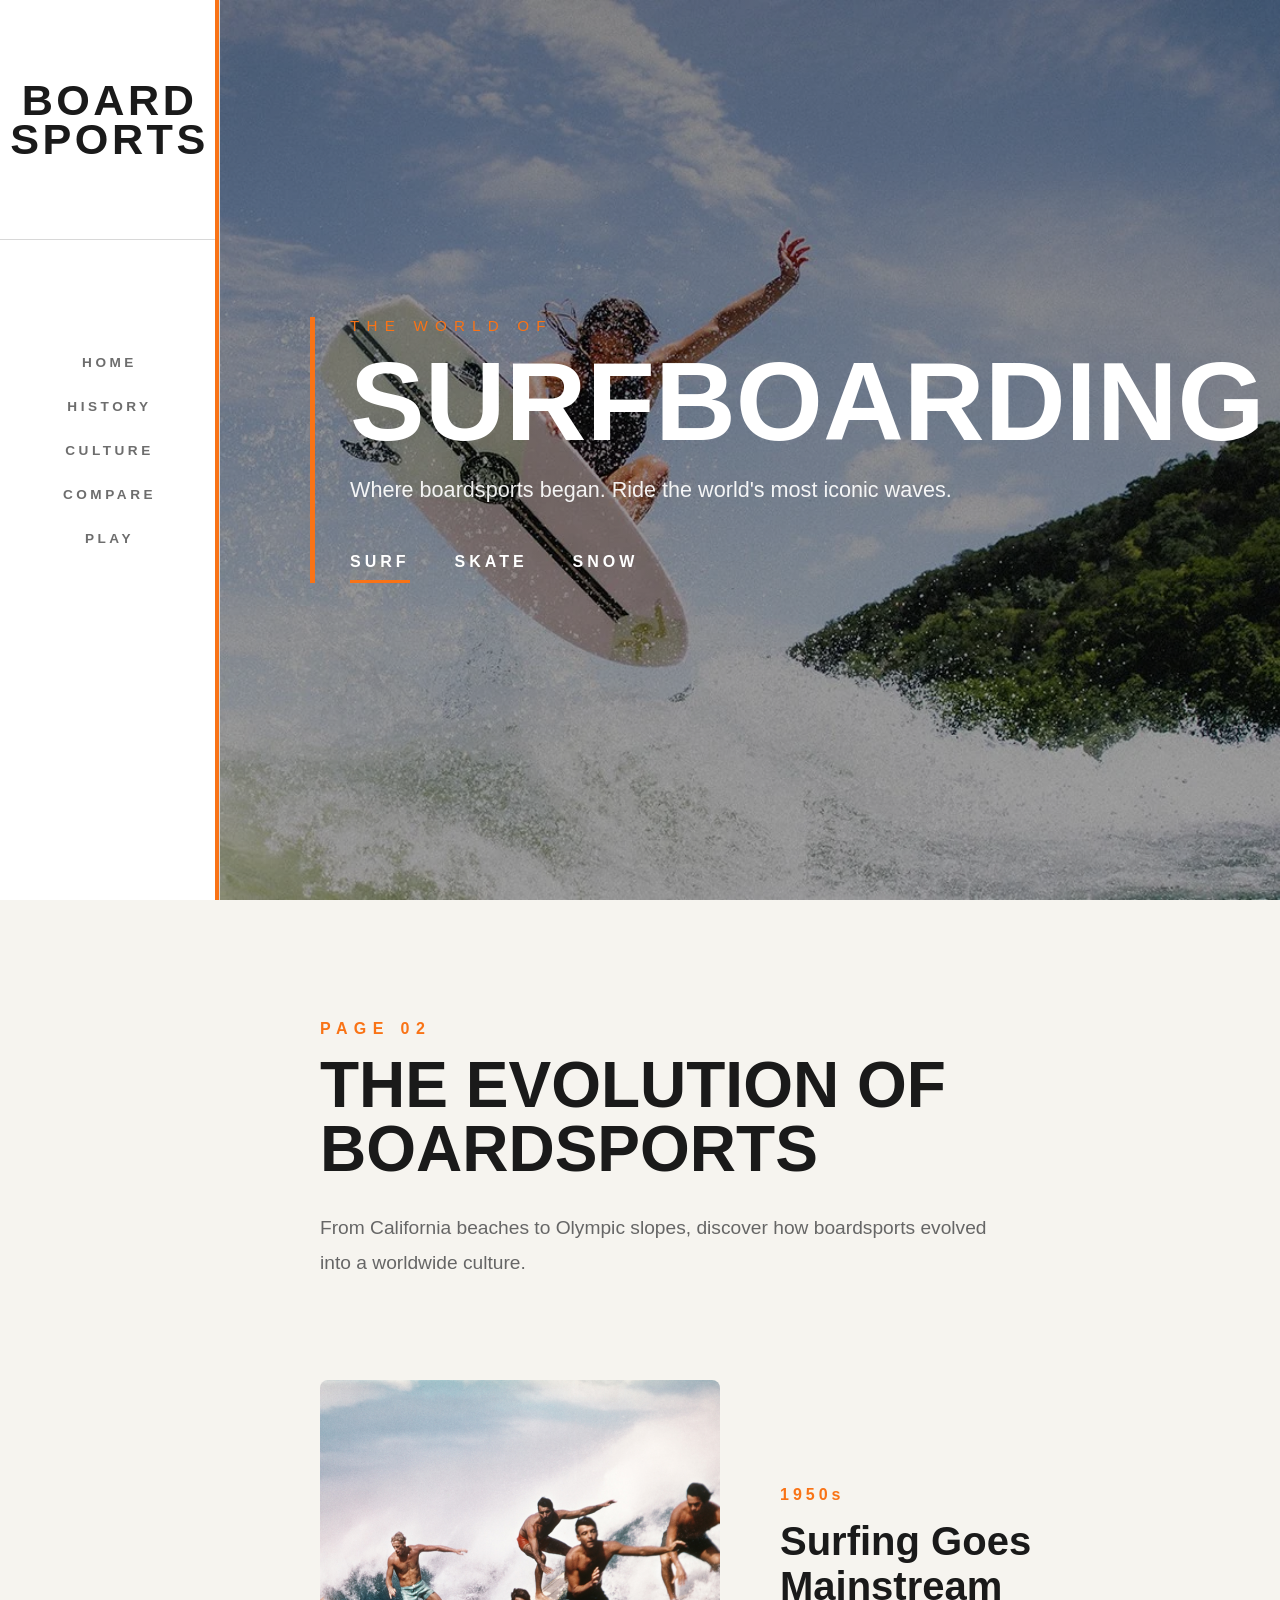
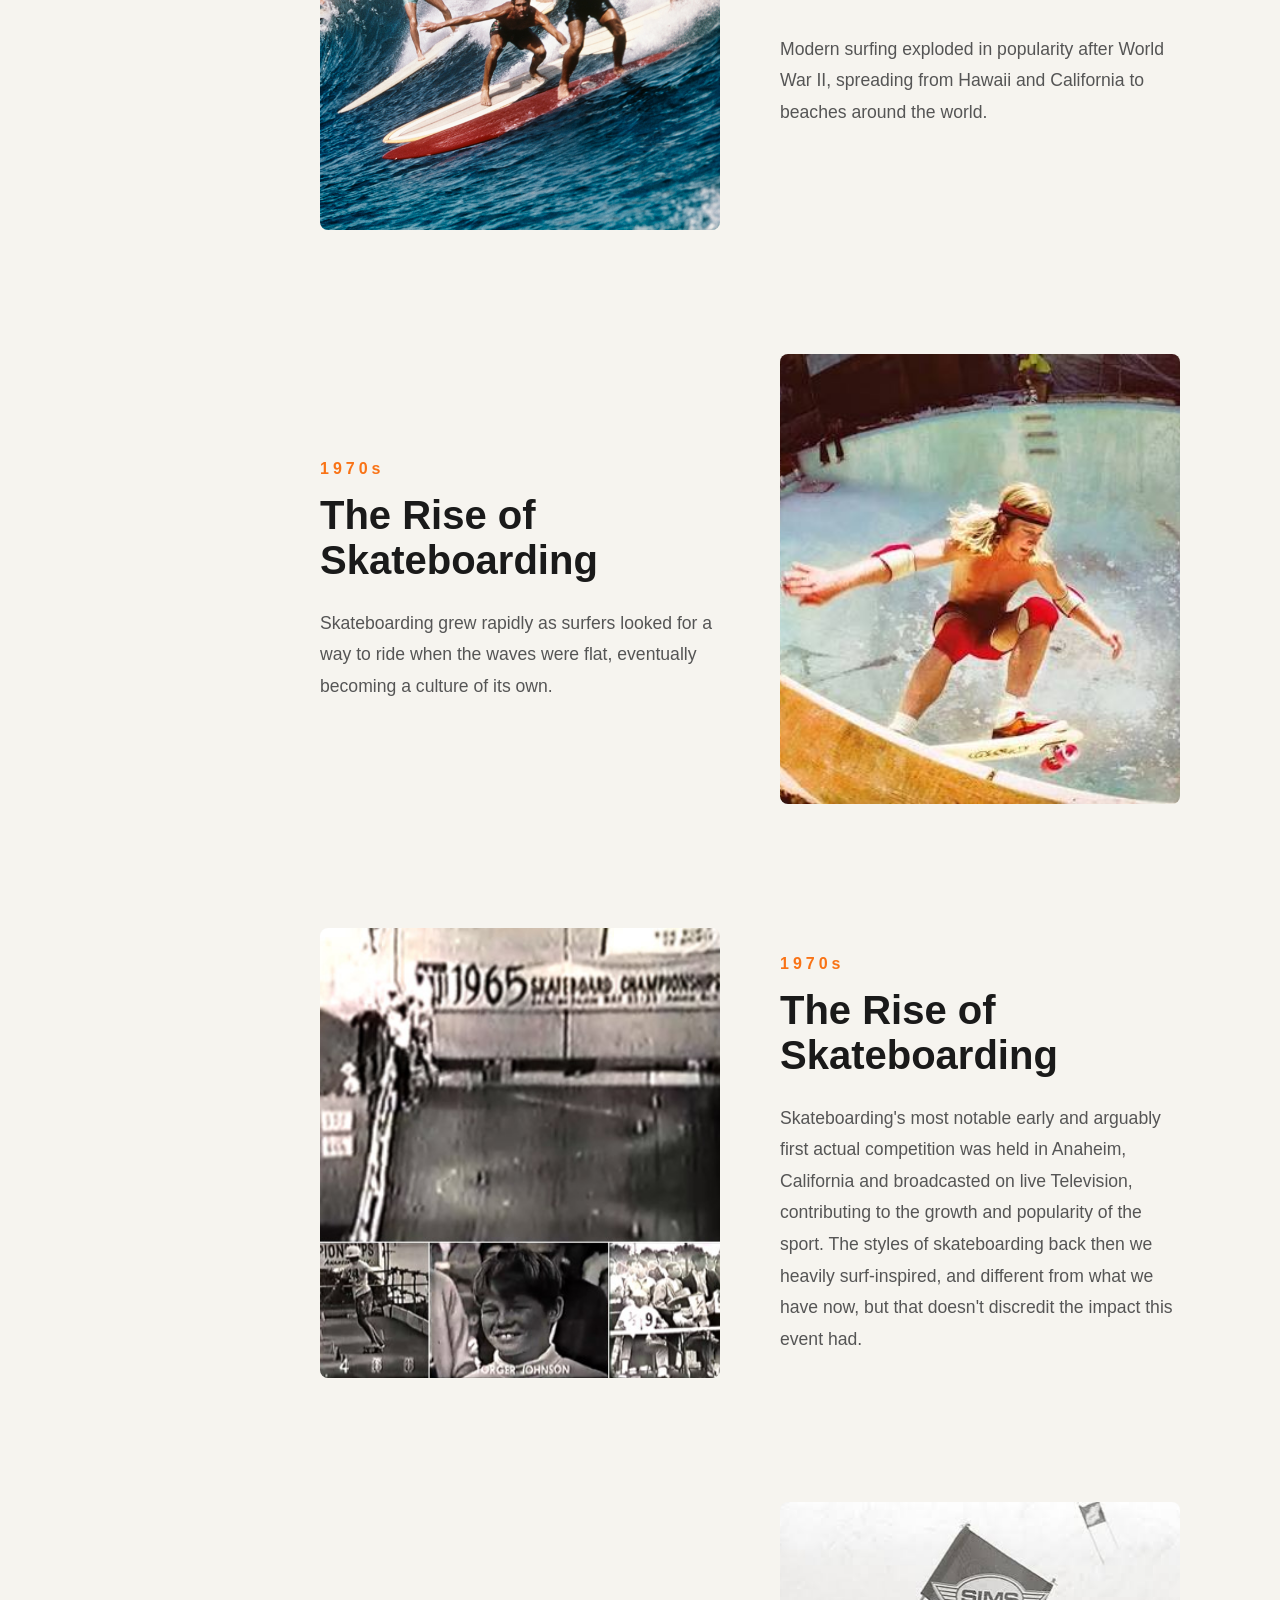
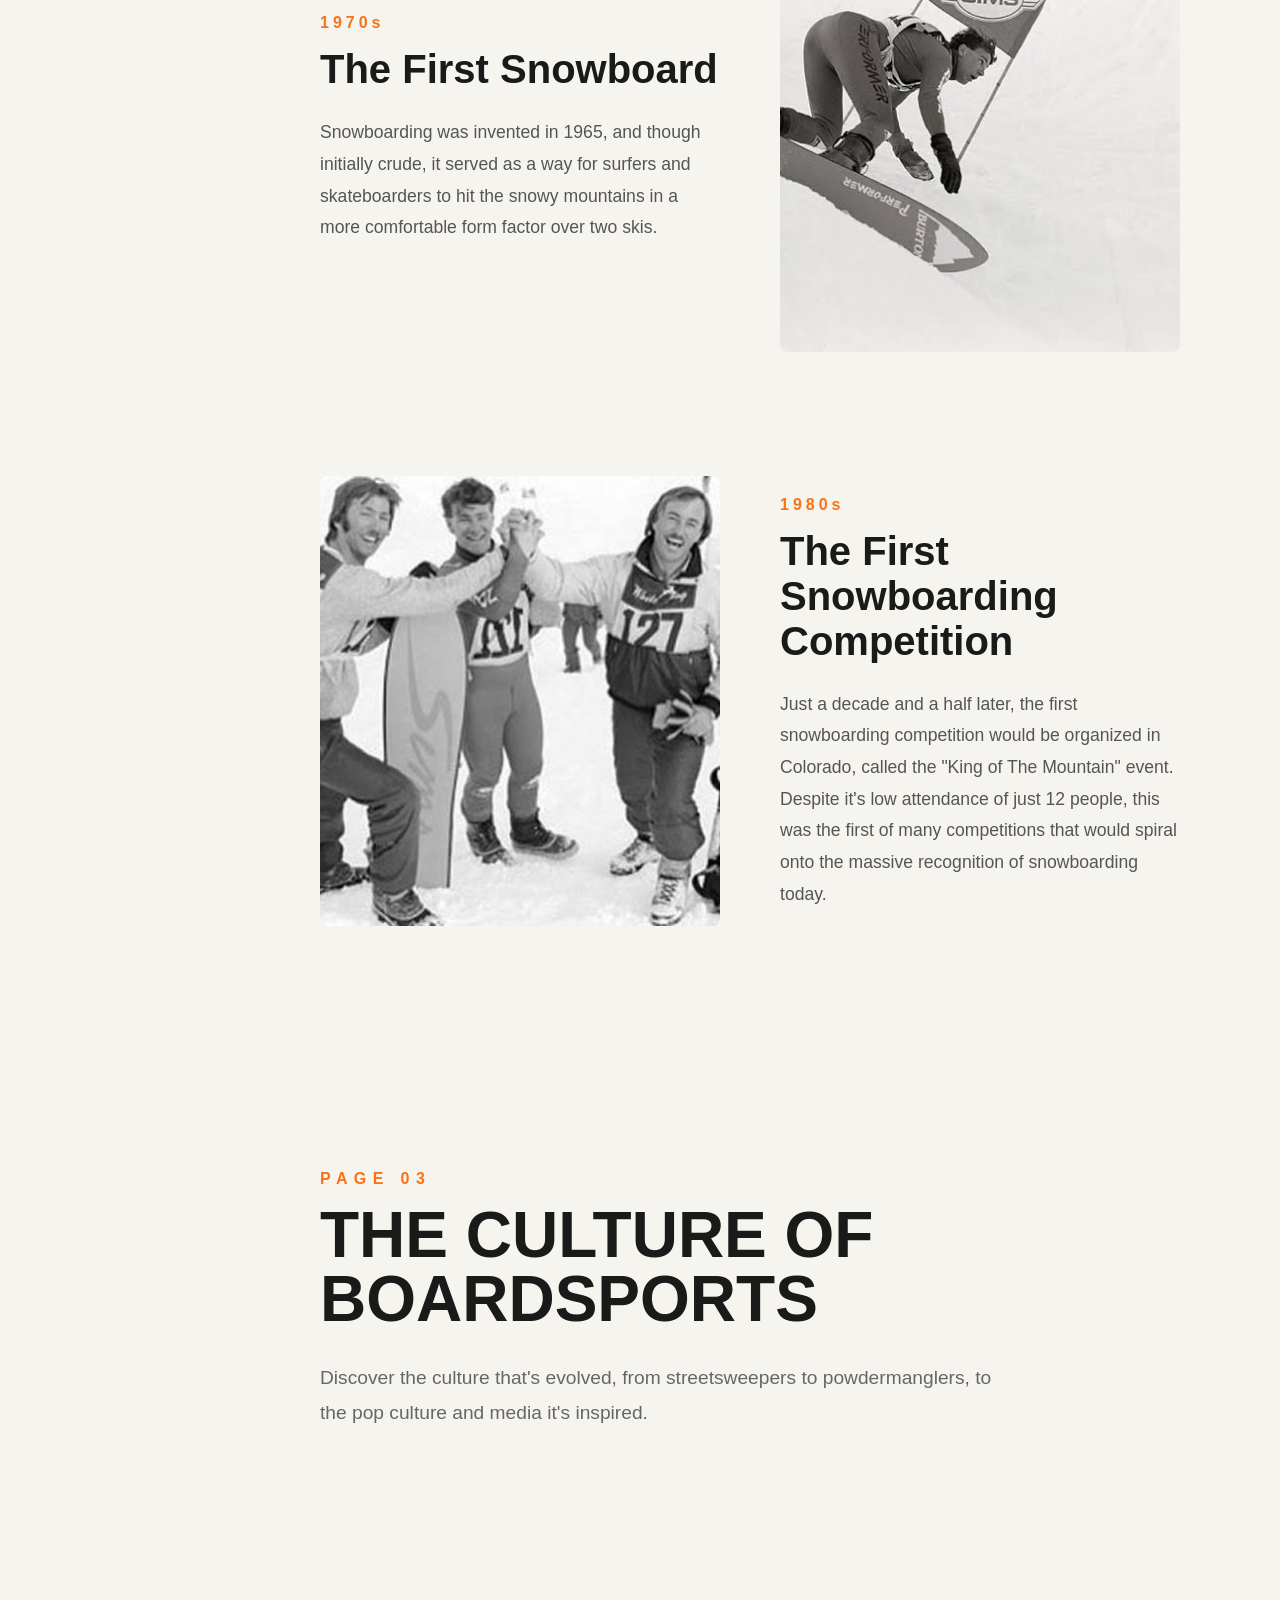
==== index.html @ 3c1eda47 "first upload of files zzzzzzzzzz" ====
<!DOCTYPE html>
<html lang="en">
<head>
    <meta charset="UTF-8">
    <meta name="viewport" content="width=device-width, initial-scale=1.0">
    <title>BOARDSPORTS</title>
    <link rel="stylesheet" href="style.css">
    <script src="main.js" defer></script>
</head>
<body>

    <header>
        <nav class="sidebar" aria-label="Main navigation">
            <div class="sidebar-logo">
                <h1 class="logo-text">
                    BOARD<br>
                    SPORTS
                </h1>
            </div>
            <ul class="sidebar-links">
                <li><a href="#hero" class="nav-active" title="Home">Home</a></li>
                <li><a href="#history" title="History">History</a></li>
                <li><a href="#culture" title="Culture">Culture</a></li>
                <li><a href="#Compare" title="Compare">Compare</a></li>
                <li><a href="#Game" title="Game">Play</a></li>
            </ul>
        </nav>
    </header>


    <main>

    <section id="hero">

        <div class="hero-backgrounds">

            <div class="hero-bg active" id="bg-surf"></div>
            <div class="hero-bg" id="bg-skate"></div>
            <div class="hero-bg" id="bg-snow"></div>

            <div class="hero-overlay"></div>

        </div>

        <div class="hero-content">

            <div class="hero-accent">

                <p class="hero-subtitle">
                    THE WORLD OF
                </p>

                <h2 id="hero-title">
                    SURFBOARDING
                </h2>

                <p
                    class="hero-description"
                    id="hero-description">

                    Where boardsports began. Ride the world's most iconic waves.

                </p>

                <div class="hero-tabs">

                    <button
                        class="hero-tab active"
                        data-bg="surf"
                        data-title="SURFBOARDING"
                        data-description="Where boardsports began. Ride the world's most iconic waves.">

                        SURF

                    </button>

                    <button
                        class="hero-tab"
                        data-bg="skate"
                        data-title="SKATEBOARDING"
                        data-description="From empty swimming pools to city streets. Skateboarding shaped generations.">

                        SKATE

                    </button>

                    <button
                        class="hero-tab"
                        data-bg="snow"
                        data-title="SNOWBOARDING"
                        data-description="Taking boards to the mountains. Speed, style and fresh powder.">

                        SNOW

                    </button>

                </div>

            </div>

        </div>

    </section>

    <section id="history">

        <div class="section-header">

            <p class="section-number">
                PAGE 02
            </p>

            <h2>
                THE EVOLUTION OF BOARDSPORTS
            </h2>

            <p class="section-intro">

                From California beaches to Olympic slopes, discover how
                boardsports evolved into a worldwide culture.

            </p>

        </div>

        <div class="timeline">

            <!-- Surf -->

            <article class="timeline-item">

                <div class="timeline-image">

                    <img src="images/vintageSurf.jpg"
                        alt="Vintage surfing">

                </div>

                <div class="timeline-content">

                    <span class="year">1950s</span>

                    <h3>Surfing Goes Mainstream</h3>

                    <p>

                        Modern surfing exploded in popularity after World War II,
                        spreading from Hawaii and California to beaches around
                        the world.

                    </p>

                </div>

            </article>

            <!-- Skate -->

            <article class="timeline-item reverse">

                <div class="timeline-image">

                    <img src="images/vintaageSkate.jpg"
                        alt="Old picture of a person skating in an empty pool">

                </div>

                <div class="timeline-content">

                    <span class="year">1970s</span>

                    <h3>The Rise of Skateboarding</h3>

                    <p>

                        Skateboarding grew rapidly as surfers looked for a way
                        to ride when the waves were flat, eventually becoming a
                        culture of its own.

                    </p>

                </div>

            </article>

                        <article class="timeline-item">

                <div class="timeline-image">

                    <img src="images/1965championship.jpg"
                        alt="Old picture of a person skating in an empty pool">

                </div>

                <div class="timeline-content">

                    <span class="year">1970s</span>

                    <h3>The Rise of Skateboarding</h3>

                    <p>

            

                        Skateboarding's most notable early and arguably first actual competition was held in Anaheim, California and broadcasted on live Television, contributing to the 
                        growth and popularity of the sport. The styles of skateboarding back then we heavily surf-inspired, and different from what we have now, but that doesn't
                        discredit the impact this event had.

                    </p>

                </div>

            </article>

                        <article class="timeline-item reverse">

                <div class="timeline-image">

                    <img src="images/vintageSnow.jpg"
                        alt="Old skateboard">

                </div>

                <div class="timeline-content">

                    <span class="year">1970s</span>

                    <h3>The First Snowboard</h3>

                    <p>

                        Snowboarding was invented in 1965, and though initially crude, it served as a way for
                        surfers and skateboarders to hit the snowy mountains in a more comfortable form factor
                        over two skis.

                    </p>

                </div>

            </article>

                        </article>

                        <article class="timeline-item">

                <div class="timeline-image">

                    <img src="images/vintageSnowCompetition.jpg"
                        alt="Old skateboard">

                </div>

                <div class="timeline-content">

                    <span class="year">1980s</span>

                    <h3>The First Snowboarding Competition</h3>

                    <p>

                        Just a decade and a half later, the first snowboarding competition would be organized in Colorado, called the "King of The Mountain" event.
                        Despite it's low attendance of just 12 people, this was the first of many competitions that would spiral onto the massive recognition of snowboarding today.

                    </p>

                </div>

            </article>

        </div>

    </section>

    <section id="culture">

        <div class="section-header">

            <p class="section-number">
                PAGE 03
            </p>

            <h2>
                THE CULTURE OF BOARDSPORTS
            </h2>

            <p class="section-intro">

                Discover the culture that's evolved, from streetsweepers to powdermanglers, to the pop culture and media it's inspired.

            </p>

        </div>

    </section>

</main>

</body>
---- style.css ----
:root{
    --bg:#F6F4EF;
    --surface:#FFFFFF;

    --text:#1A1A1A;
    --muted:#6D6D6D;

    --orange:#F97316;
    --blue:#3B82F6;
    --snow:#BFE9FF;

    --border:#D8D8D8;

    --sidebar-width:220px;
}

/* ---------- RESET ---------- */

*{
    margin:0;
    padding:0;
    box-sizing:border-box;
}

html{
    scroll-behavior:smooth;
}

body{
    background:var(--bg);
    color:var(--text);
    font-family:Inter,sans-serif;
}

/* ---------- SIDEBAR ---------- */

.sidebar{

    position:fixed;

    top:0;
    left:0;

    width:var(--sidebar-width);
    height:100vh;

    background:white;

    display:flex;
    flex-direction:column;

    border-right:1px solid var(--border);

    z-index:1000;
}

.sidebar::after{

    content:"";

    position:absolute;

    top:0;
    right:0;

    width:4px;
    height:100%;

    background:var(--orange);
}

/* ---------- LOGO ---------- */

.sidebar-logo{

    height:240px;

    display:flex;
    justify-content:center;
    align-items:center;

    border-bottom:1px solid var(--border);
}

.logo-text{

    font-size:2.7rem;

    font-weight:900;

    line-height:.9;

    letter-spacing:.08em;

    text-align:center;
}

/* ---------- NAVIGATION ---------- */

.sidebar-links{

    flex:1;

    list-style:none;

    display:flex;
    flex-direction:column;

    justify-content:center;
    align-items:center;

    gap:26px;

    margin-bottom: 110%;
}

.sidebar-links a{

    text-decoration:none;

    color:var(--muted);

    text-transform:uppercase;

    letter-spacing:.22rem;

    font-size:.85rem;

    font-weight:700;

    transition:.25s;

    position:relative;
}

.sidebar-links a:hover{

    color:var(--orange);

    transform:translateX(6px);
}

.sidebar-links a.active{

    color:var(--orange);
}

.sidebar-links a.active::before{

    content:"";

    position:absolute;

    left:-18px;

    top:50%;

    transform:translateY(-50%);

    width:8px;
    height:2px;

    background:var(--orange);
}

/* ---------- MAIN ---------- */

main{

    margin-left:var(--sidebar-width);
}

/* ---------- HERO ---------- */

#hero{

    position:relative;

    min-height:100vh;

    overflow:hidden;

    display:flex;

    align-items:center;
}

/* ---------- BACKGROUND LAYERS ---------- */

.hero-backgrounds{

    position:absolute;

    inset:0;
}

.hero-bg{

    position:absolute;

    inset:0;

    background-size:cover;
    background-position:center;

    opacity:0;

    transition:opacity .6s ease;
}

.hero-bg.active{

    opacity:1;
}

#bg-surf{

    background-image:url("images/MainPageSurf.webp");
}

#bg-skate{

    background-image:url("images/MainPageSkate.jpg");
}

#bg-snow{

    background-image:url("images/MainPageSnowboard.jpg");
}

/* ---------- DARK OVERLAY ---------- */

.hero-overlay{

    position:absolute;

    inset:0;

    background:
    linear-gradient(
        rgba(0,0,0,.45),
        rgba(0,0,0,.35)
    );

    z-index:1;
}

/* ---------- HERO CONTENT ---------- */

.hero-content{

    position:relative;

    z-index:2;

    color:white;

    padding:90px;

    max-width:900px;
}

/* ---------- MAGAZINE ACCENT ---------- */

.hero-accent{

    border-left:5px solid var(--orange);

    padding-left:35px;
}

/* ---------- TEXT ---------- */

.hero-subtitle{

    color:var(--orange);

    text-transform:uppercase;

    letter-spacing:.45rem;

    font-size:.95rem;

    margin-bottom:18px;
}

.hero-content h2{

    font-size:7rem;

    line-height:.9;

    font-weight:900;

    margin-bottom:25px;
}

.hero-description{

    color:rgba(255,255,255,.92);

    font-size:1.35rem;

    margin-bottom:50px;
}

/* ---------- TABS ---------- */

.hero-tabs{

    display:flex;

    gap:45px;
}

.hero-tab{

    background:none;

    border:none;

    color:white;

    font-size:1rem;

    font-weight:700;

    letter-spacing:.25rem;

    cursor:pointer;

    position:relative;

    padding-bottom:12px;

    transition:.3s;
}

.hero-tab:hover{

    color:var(--orange);
}

.hero-tab::after{

    content:"";

    position:absolute;

    left:0;
    bottom:0;

    width:0;

    height:3px;

    background:var(--orange);

    transition:width .3s ease;
}

.hero-tab:hover::after,
.hero-tab.active::after{

    width:100%;
}

/* ----HISTORY SECTION----- */
#history{

    min-height:100vh;

    background-image: "images/paperText.jpg";

    padding:120px 100px;
}

.section-header{

    margin-bottom:100px;

    max-width:700px;
}

.section-number{

    color:var(--orange);

    letter-spacing:.4rem;

    margin-bottom:15px;

    font-weight:700;
}

.section-header h2{

    font-size:4rem;

    line-height:1;

    margin-bottom:30px;
}
.section-intro{

    color:#666;

    font-size:1.2rem;

    line-height:1.8;
}

.timeline{

    display:flex;

    flex-direction:column;

    gap:120px;
}

.timeline-item{

    display:grid;

    grid-template-columns:1fr 1fr;

    gap:60px;

    align-items:center;
}

.timeline-item.reverse .timeline-image{

    order:2;
}

.timeline-item.reverse .timeline-content{

    order:1;
}

.timeline-image img{

    width:100%;

    height:450px;

    object-fit:cover;

    border-radius:8px;

    transition:.4s;
}

.timeline-image img:hover{

    transform:scale(1.03);
}

.year{

    color:var(--orange);

    font-weight:700;

    letter-spacing:.25rem;
}

.timeline-content h3{

    font-size:2.5rem;

    margin:15px 0 25px;
}

.timeline-content p{

    color:#555;

    line-height:1.8;

    font-size:1.1rem;
}

/* ---------- START OF CULTURE SECTION ---------- */

#culture{

    min-height:100vh;

    background-image: "images/paperText.jpg";

    padding:120px 100px;
}
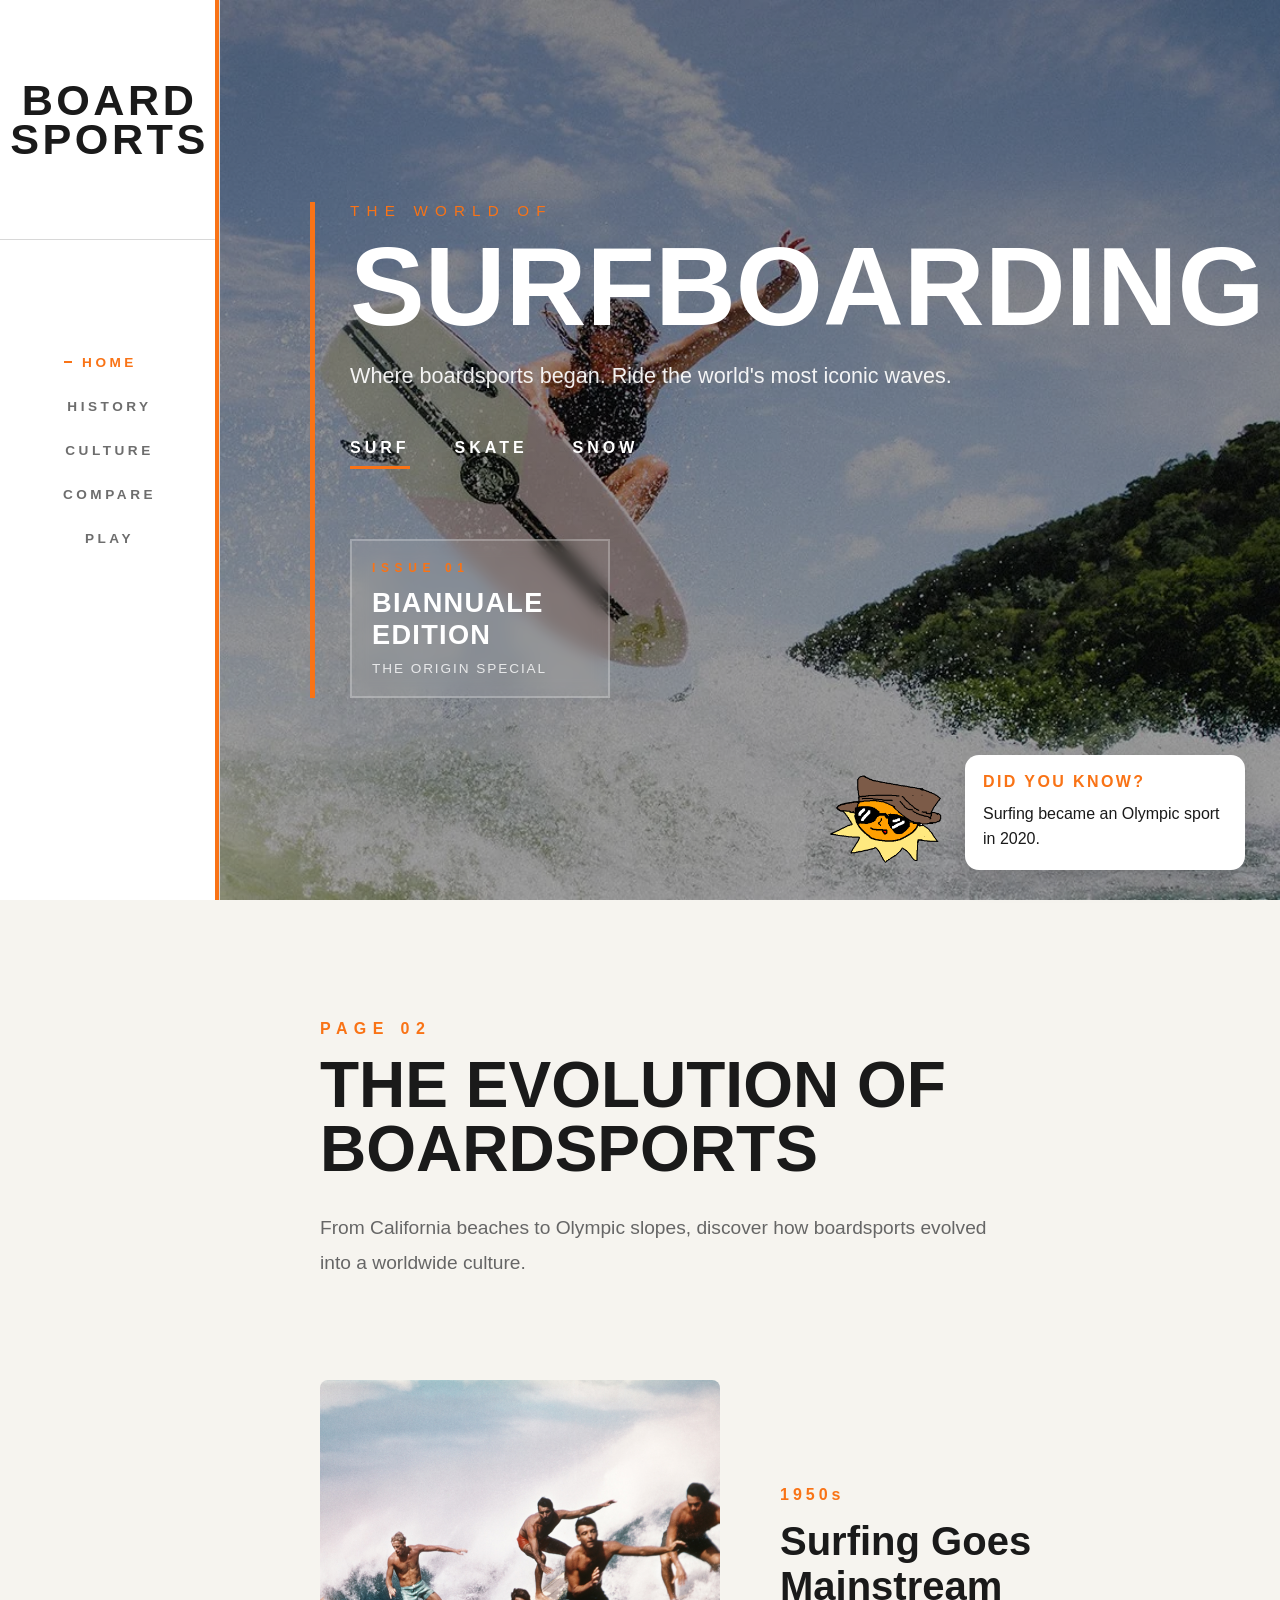
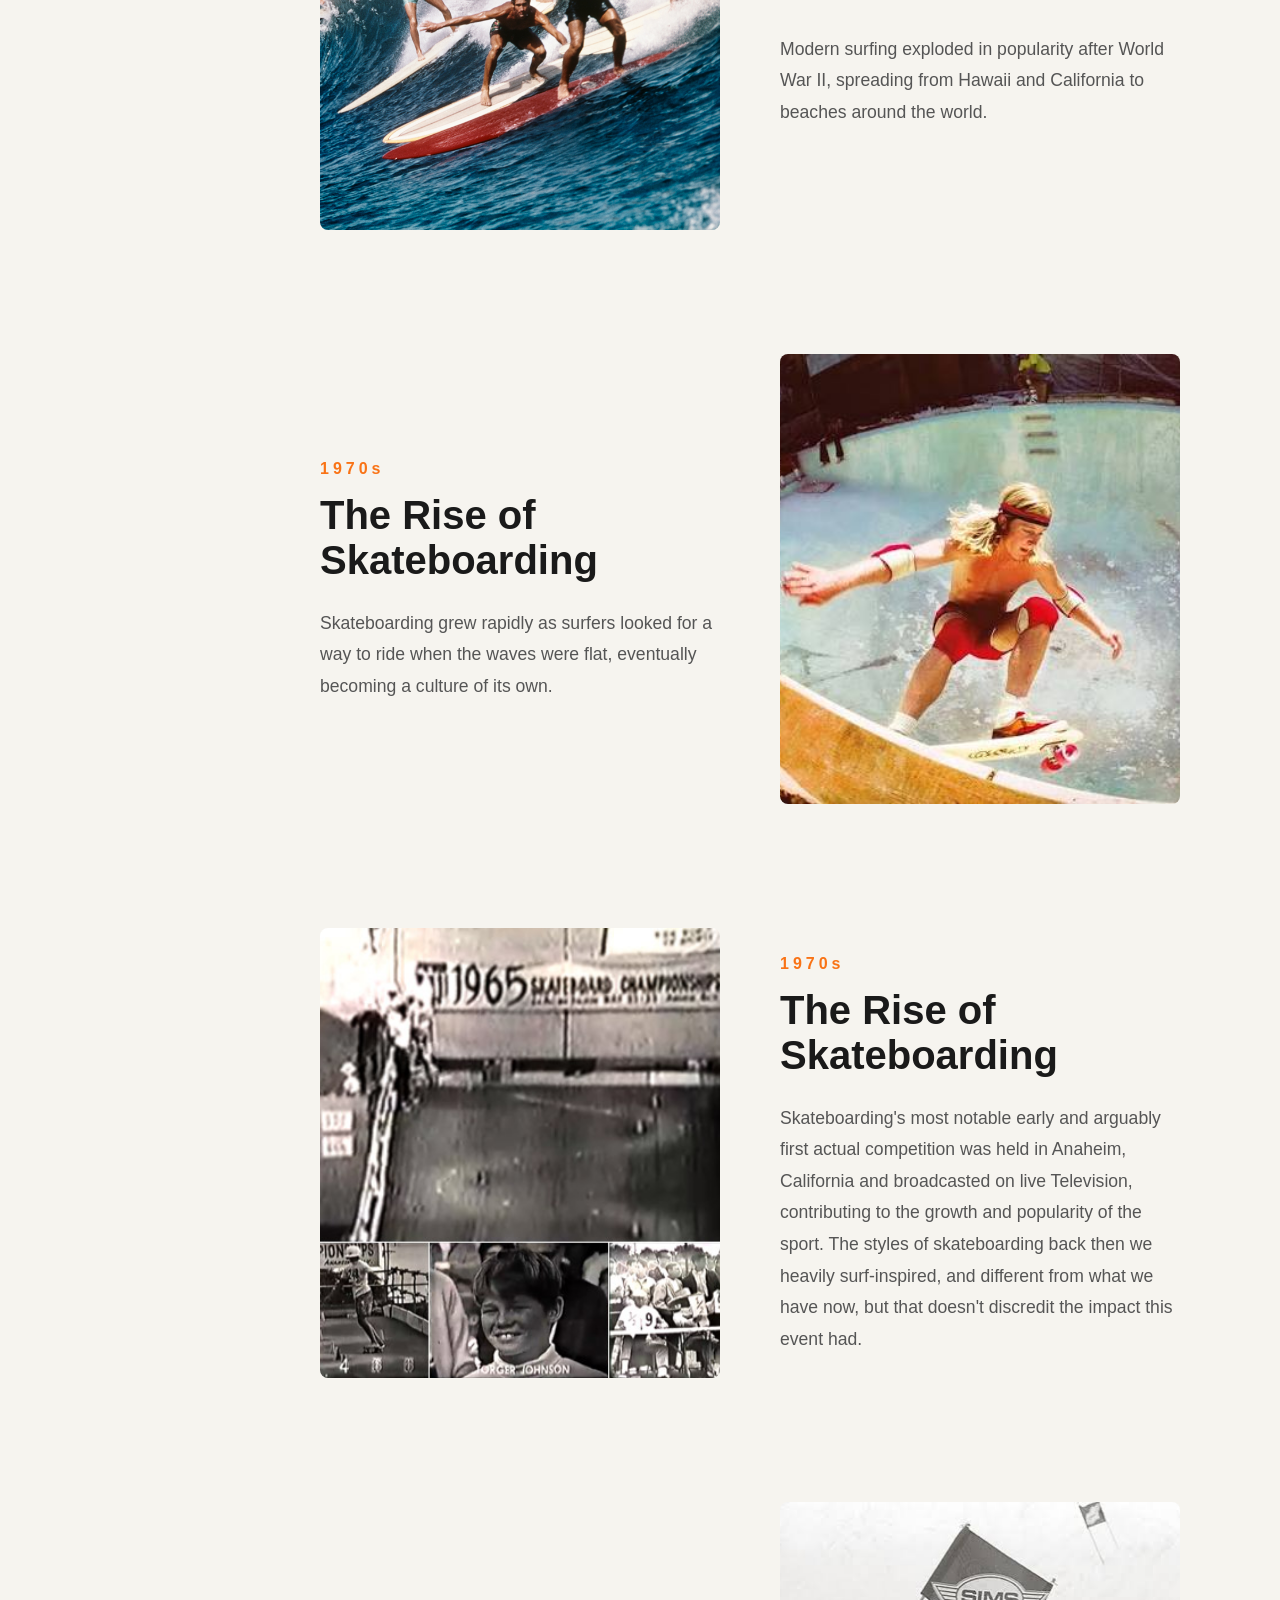
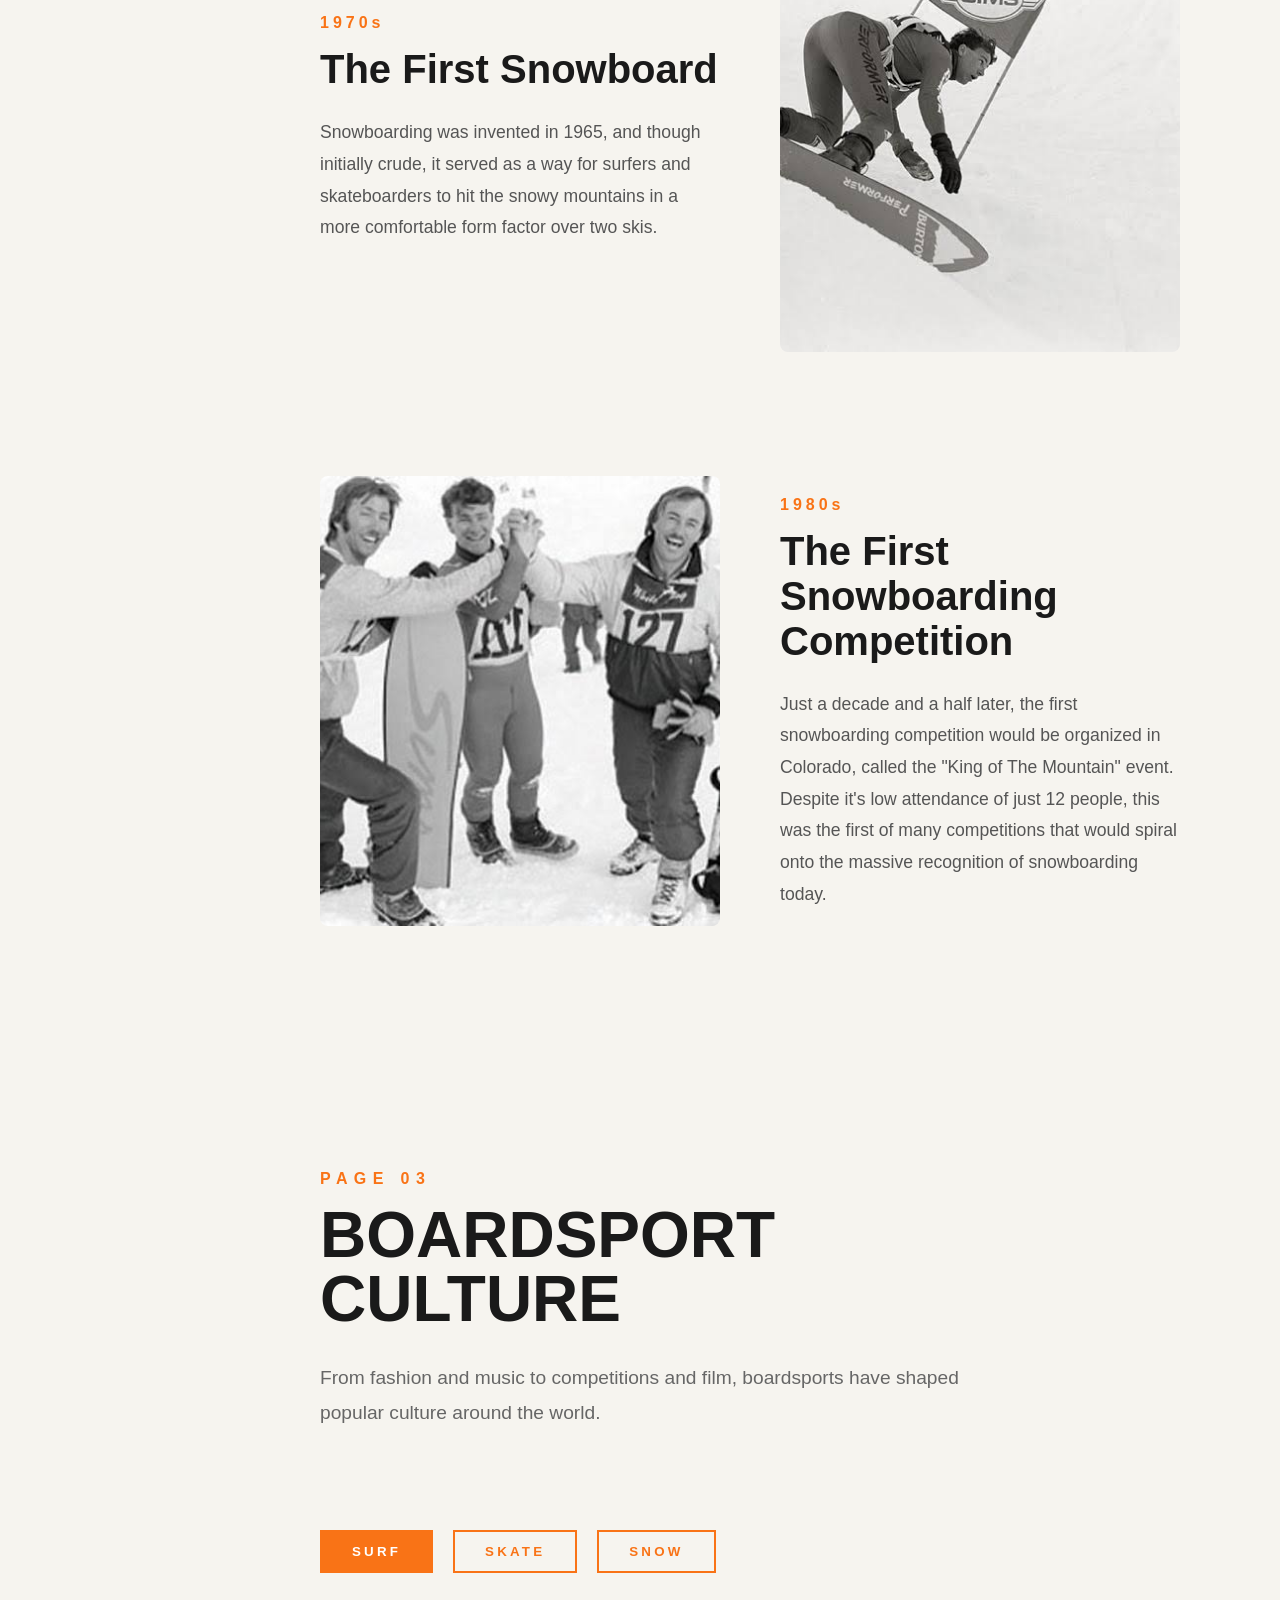
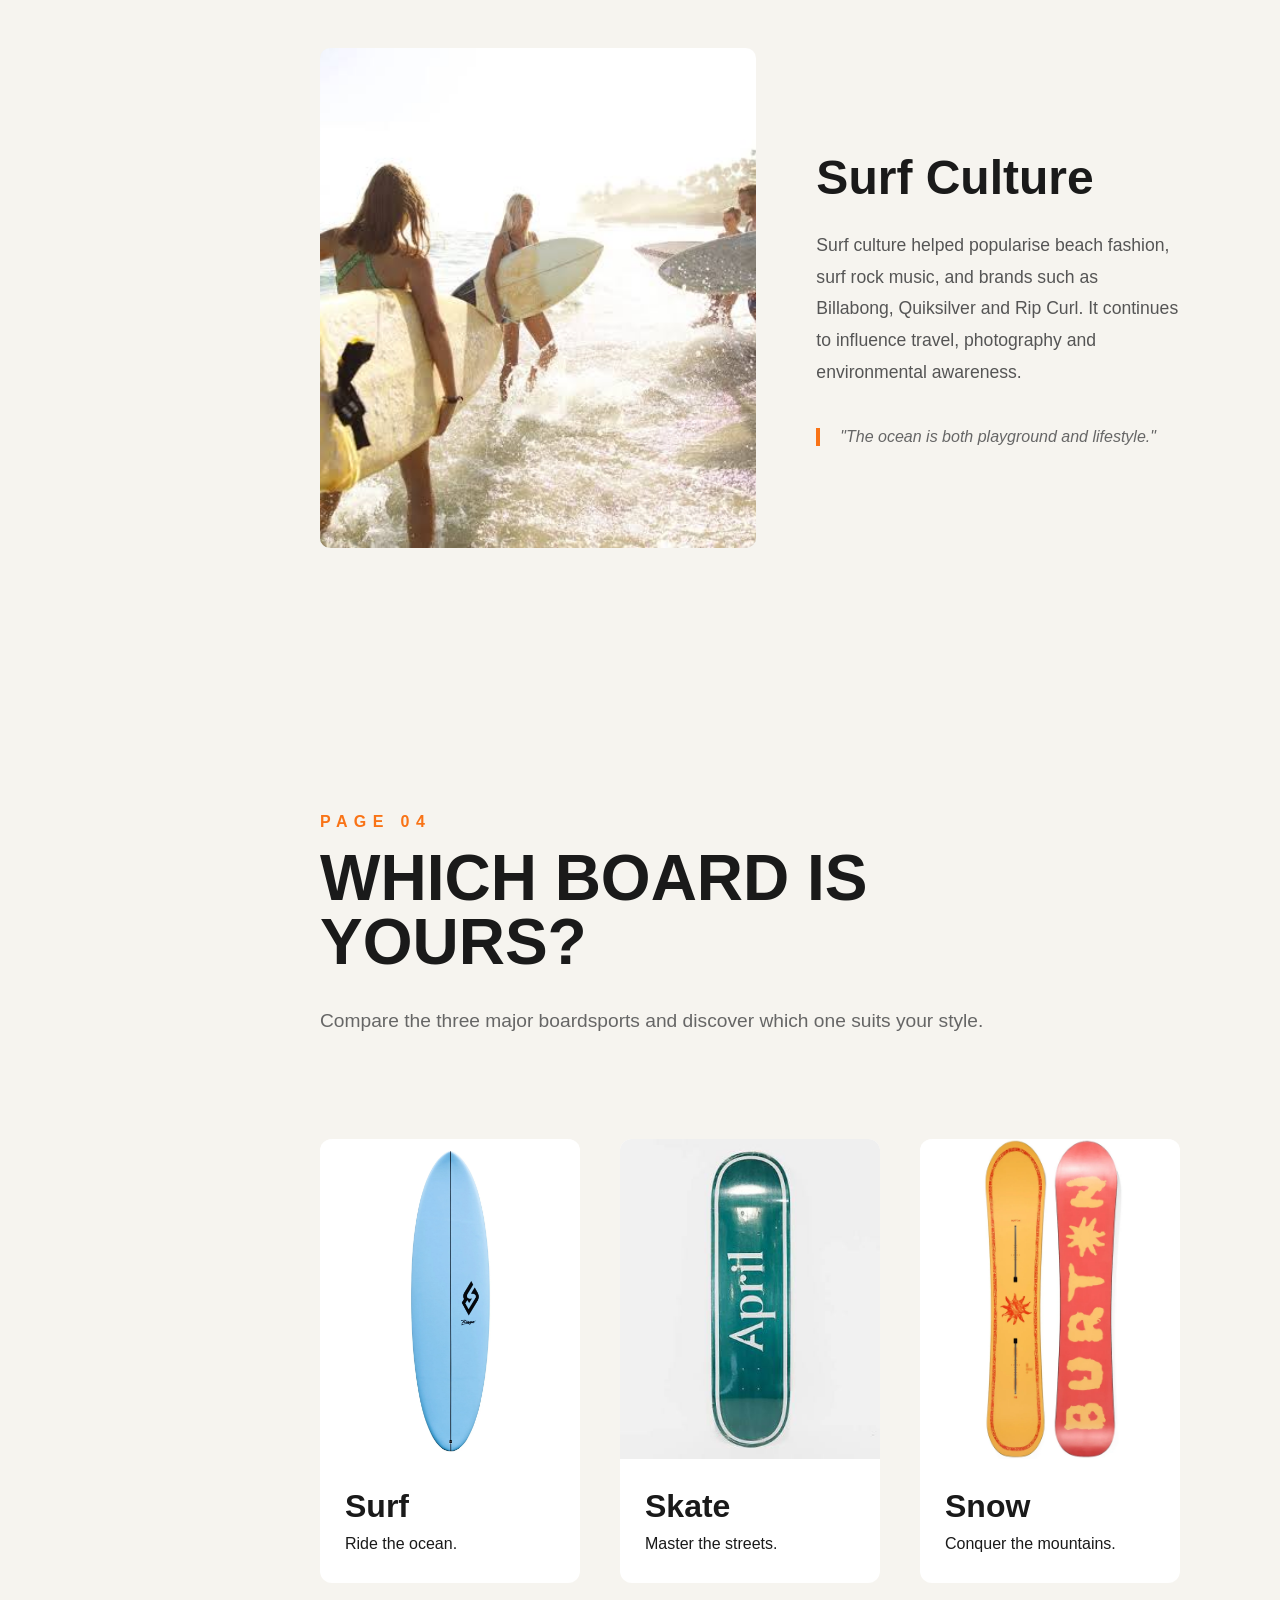
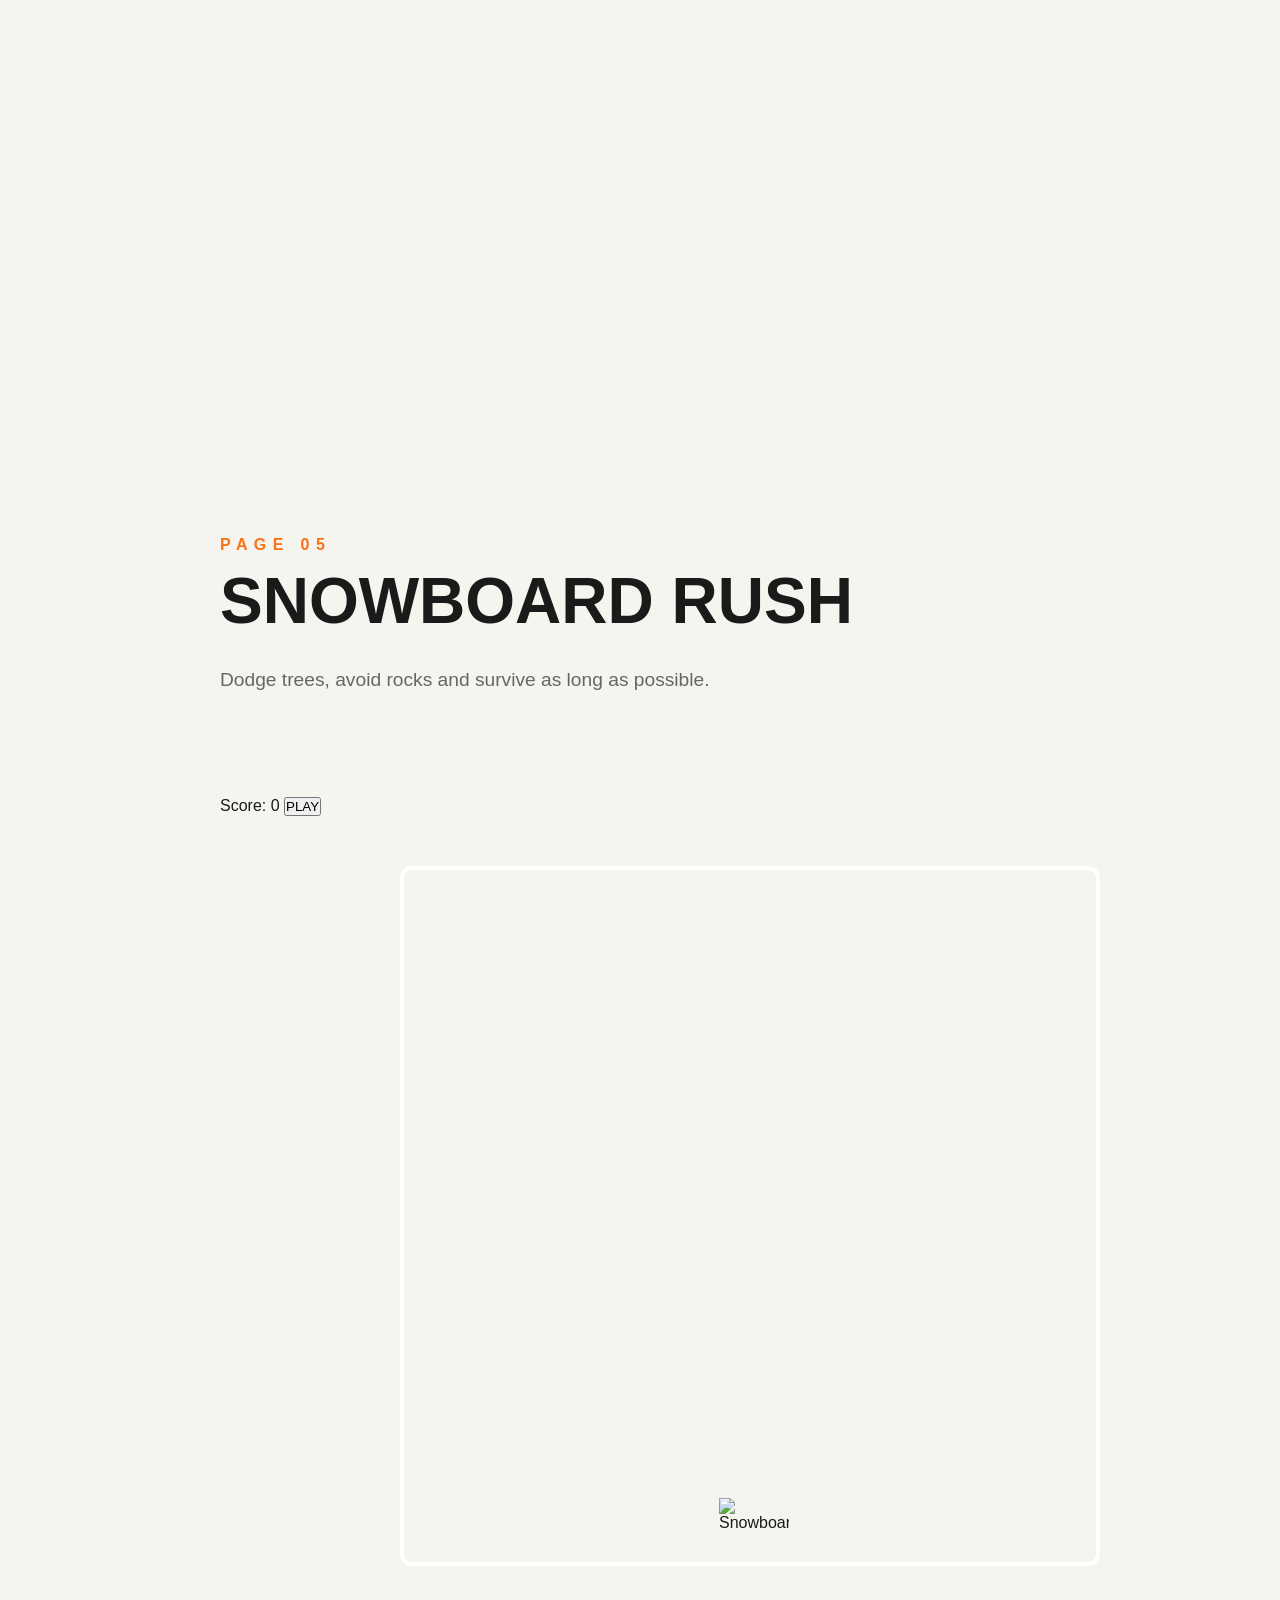
==== commit ffa3a4b8: "continued updates" ====
--- a/index.html
+++ b/index.html
@@ -9,267 +9,304 @@
 </head>
 <body>
 
-    <header>
-        <nav class="sidebar" aria-label="Main navigation">
-            <div class="sidebar-logo">
-                <h1 class="logo-text">
-                    BOARD<br>
-                    SPORTS
+        <div id="loader">
+
+            <div class="loader-content">
+
+                <h1 class="loader-logo">
+                    BOARD<br>SPORTS
                 </h1>
-            </div>
-            <ul class="sidebar-links">
-                <li><a href="#hero" class="nav-active" title="Home">Home</a></li>
-                <li><a href="#history" title="History">History</a></li>
-                <li><a href="#culture" title="Culture">Culture</a></li>
-                <li><a href="#Compare" title="Compare">Compare</a></li>
-                <li><a href="#Game" title="Game">Play</a></li>
-            </ul>
-        </nav>
-    </header>
-
-
-    <main>
-
-    <section id="hero">
-
-        <div class="hero-backgrounds">
-
-            <div class="hero-bg active" id="bg-surf"></div>
-            <div class="hero-bg" id="bg-skate"></div>
-            <div class="hero-bg" id="bg-snow"></div>
-
-            <div class="hero-overlay"></div>
+
+                <p class="loader-tagline">
+                    INTERACTIVE MAGAZINE
+                </p>
+
+                <div class="loader-progress">
+                    <div class="loader-progress-fill"></div>
+                </div>
+
+            </div>
 
         </div>
 
-        <div class="hero-content">
-
-            <div class="hero-accent">
-
-                <p class="hero-subtitle">
-                    THE WORLD OF
+        <header>
+            <nav class="sidebar" aria-label="Main navigation">
+                <div class="sidebar-logo">
+                    <h1 class="logo-text">
+                        BOARD<br>
+                        SPORTS
+                    </h1>
+                </div>
+                    <ul class="sidebar-links">
+                        <li><a href="#hero" class="nav-link active">Home</a></li>
+                        <li><a href="#history" class="nav-link">History</a></li>
+                        <li><a href="#culture" class="nav-link">Culture</a></li>
+                        <li><a href="#compare" class="nav-link">Compare</a></li>
+                        <li><a href="#game" class="nav-link">Play</a></li>
+                    </ul>
+            </nav>
+        </header>
+
+
+        <main>
+
+        <section id="hero">
+
+            <div class="hero-backgrounds">
+
+                <div class="hero-bg active" id="bg-surf"></div>
+                <div class="hero-bg" id="bg-skate"></div>
+                <div class="hero-bg" id="bg-snow"></div>
+
+                <div class="hero-overlay"></div>
+
+            </div>
+
+            <div class="hero-content">
+
+                <div class="hero-accent">
+
+
+                    <p class="hero-subtitle">
+                        THE WORLD OF
+                    </p>
+
+                    <h2 id="hero-title">
+                        SURFBOARDING
+                    </h2>
+
+                    <p
+                        class="hero-description"
+                        id="hero-description">
+
+                        Where boardsports began. Ride the world's most iconic waves.
+
+                    </p>
+
+                    <div class="hero-tabs">
+
+                        <button
+                            class="hero-tab active"
+                            data-bg="surf"
+                            data-title="SURFBOARDING"
+                            data-description="Where boardsports began. Ride the world's most iconic waves.">
+
+                            SURF
+
+                        </button>
+
+                        <button
+                            class="hero-tab"
+                            data-bg="skate"
+                            data-title="SKATEBOARDING"
+                            data-description="From empty swimming pools to city streets. Skateboarding shaped generations.">
+
+                            SKATE
+
+                        </button>
+
+                        <button
+                            class="hero-tab"
+                            data-bg="snow"
+                            data-title="SNOWBOARDING"
+                            data-description="Taking boards to the mountains. Speed, style and fresh powder.">
+
+                            SNOW
+
+                        </button>
+
+
+
+                </div>
+
+                                    <div class="hero-issue">
+
+                            <p class="issue-number">
+                                ISSUE 01
+                            </p>
+
+                            <h4 id="issue-title">
+                                BIANNUALE EDITION
+                            </h4>
+
+                            <p id="issue-subtitle">
+                                THE ORIGIN SPECIAL
+                            </p>
+
+                        </div>
+
+            </div>
+
+        </section>
+
+        <section id="history">
+
+            <div class="section-header">
+
+                <p class="section-number">
+                    PAGE 02
                 </p>
 
-                <h2 id="hero-title">
-                    SURFBOARDING
+                <h2>
+                    THE EVOLUTION OF BOARDSPORTS
                 </h2>
 
-                <p
-                    class="hero-description"
-                    id="hero-description">
-
-                    Where boardsports began. Ride the world's most iconic waves.
+                <p class="section-intro">
+
+                    From California beaches to Olympic slopes, discover how
+                    boardsports evolved into a worldwide culture.
 
                 </p>
 
-                <div class="hero-tabs">
-
-                    <button
-                        class="hero-tab active"
-                        data-bg="surf"
-                        data-title="SURFBOARDING"
-                        data-description="Where boardsports began. Ride the world's most iconic waves.">
-
-                        SURF
-
-                    </button>
-
-                    <button
-                        class="hero-tab"
-                        data-bg="skate"
-                        data-title="SKATEBOARDING"
-                        data-description="From empty swimming pools to city streets. Skateboarding shaped generations.">
-
-                        SKATE
-
-                    </button>
-
-                    <button
-                        class="hero-tab"
-                        data-bg="snow"
-                        data-title="SNOWBOARDING"
-                        data-description="Taking boards to the mountains. Speed, style and fresh powder.">
-
-                        SNOW
-
-                    </button>
-
-                </div>
-
-            </div>
-
-        </div>
-
-    </section>
-
-    <section id="history">
-
-        <div class="section-header">
-
-            <p class="section-number">
-                PAGE 02
-            </p>
-
-            <h2>
-                THE EVOLUTION OF BOARDSPORTS
-            </h2>
-
-            <p class="section-intro">
-
-                From California beaches to Olympic slopes, discover how
-                boardsports evolved into a worldwide culture.
-
-            </p>
-
-        </div>
-
-        <div class="timeline">
-
-            <!-- Surf -->
-
-            <article class="timeline-item">
-
-                <div class="timeline-image">
-
-                    <img src="images/vintageSurf.jpg"
-                        alt="Vintage surfing">
-
-                </div>
-
-                <div class="timeline-content">
-
-                    <span class="year">1950s</span>
-
-                    <h3>Surfing Goes Mainstream</h3>
-
-                    <p>
-
-                        Modern surfing exploded in popularity after World War II,
-                        spreading from Hawaii and California to beaches around
-                        the world.
-
-                    </p>
-
-                </div>
-
-            </article>
-
-            <!-- Skate -->
-
-            <article class="timeline-item reverse">
-
-                <div class="timeline-image">
-
-                    <img src="images/vintaageSkate.jpg"
-                        alt="Old picture of a person skating in an empty pool">
-
-                </div>
-
-                <div class="timeline-content">
-
-                    <span class="year">1970s</span>
-
-                    <h3>The Rise of Skateboarding</h3>
-
-                    <p>
-
-                        Skateboarding grew rapidly as surfers looked for a way
-                        to ride when the waves were flat, eventually becoming a
-                        culture of its own.
-
-                    </p>
-
-                </div>
-
-            </article>
-
-                        <article class="timeline-item">
-
-                <div class="timeline-image">
-
-                    <img src="images/1965championship.jpg"
-                        alt="Old picture of a person skating in an empty pool">
-
-                </div>
-
-                <div class="timeline-content">
-
-                    <span class="year">1970s</span>
-
-                    <h3>The Rise of Skateboarding</h3>
-
-                    <p>
-
-            
-
-                        Skateboarding's most notable early and arguably first actual competition was held in Anaheim, California and broadcasted on live Television, contributing to the 
-                        growth and popularity of the sport. The styles of skateboarding back then we heavily surf-inspired, and different from what we have now, but that doesn't
-                        discredit the impact this event had.
-
-                    </p>
-
-                </div>
-
-            </article>
-
-                        <article class="timeline-item reverse">
-
-                <div class="timeline-image">
-
-                    <img src="images/vintageSnow.jpg"
-                        alt="Old skateboard">
-
-                </div>
-
-                <div class="timeline-content">
-
-                    <span class="year">1970s</span>
-
-                    <h3>The First Snowboard</h3>
-
-                    <p>
-
-                        Snowboarding was invented in 1965, and though initially crude, it served as a way for
-                        surfers and skateboarders to hit the snowy mountains in a more comfortable form factor
-                        over two skis.
-
-                    </p>
-
-                </div>
-
-            </article>
-
-                        </article>
-
-                        <article class="timeline-item">
-
-                <div class="timeline-image">
-
-                    <img src="images/vintageSnowCompetition.jpg"
-                        alt="Old skateboard">
-
-                </div>
-
-                <div class="timeline-content">
-
-                    <span class="year">1980s</span>
-
-                    <h3>The First Snowboarding Competition</h3>
-
-                    <p>
-
-                        Just a decade and a half later, the first snowboarding competition would be organized in Colorado, called the "King of The Mountain" event.
-                        Despite it's low attendance of just 12 people, this was the first of many competitions that would spiral onto the massive recognition of snowboarding today.
-
-                    </p>
-
-                </div>
-
-            </article>
-
-        </div>
-
-    </section>
+            </div>
+
+            <div class="timeline">
+
+                <!-- Surf -->
+
+                <article class="timeline-item">
+
+                    <div class="timeline-image">
+
+                        <img src="images/vintageSurf.jpg"
+                            alt="Vintage surfing">
+
+                    </div>
+
+                    <div class="timeline-content">
+
+                        <span class="year">1950s</span>
+
+                        <h3>Surfing Goes Mainstream</h3>
+
+                        <p>
+
+                            Modern surfing exploded in popularity after World War II,
+                            spreading from Hawaii and California to beaches around
+                            the world.
+
+                        </p>
+
+                    </div>
+
+                </article>
+
+                <!-- Skate -->
+
+                <article class="timeline-item reverse">
+
+                    <div class="timeline-image">
+
+                        <img src="images/vintaageSkate.jpg"
+                            alt="Old picture of a person skating in an empty pool">
+
+                    </div>
+
+                    <div class="timeline-content">
+
+                        <span class="year">1970s</span>
+
+                        <h3>The Rise of Skateboarding</h3>
+
+                        <p>
+
+                            Skateboarding grew rapidly as surfers looked for a way
+                            to ride when the waves were flat, eventually becoming a
+                            culture of its own.
+
+                        </p>
+
+                    </div>
+
+                </article>
+
+                            <article class="timeline-item">
+
+                    <div class="timeline-image">
+
+                        <img src="images/1965championship.jpg"
+                            alt="Old picture of a person skating in an empty pool">
+
+                    </div>
+
+                    <div class="timeline-content">
+
+                        <span class="year">1970s</span>
+
+                        <h3>The Rise of Skateboarding</h3>
+
+                        <p>
+
+                
+
+                            Skateboarding's most notable early and arguably first actual competition was held in Anaheim, California and broadcasted on live Television, contributing to the 
+                            growth and popularity of the sport. The styles of skateboarding back then we heavily surf-inspired, and different from what we have now, but that doesn't
+                            discredit the impact this event had.
+
+                        </p>
+
+                    </div>
+
+                </article>
+
+                            <article class="timeline-item reverse">
+
+                    <div class="timeline-image">
+
+                        <img src="images/vintageSnow.jpg"
+                            alt="Old skateboard">
+
+                    </div>
+
+                    <div class="timeline-content">
+
+                        <span class="year">1970s</span>
+
+                        <h3>The First Snowboard</h3>
+
+                        <p>
+
+                            Snowboarding was invented in 1965, and though initially crude, it served as a way for
+                            surfers and skateboarders to hit the snowy mountains in a more comfortable form factor
+                            over two skis.
+
+                        </p>
+
+                    </div>
+
+                </article>
+
+                            </article>
+
+                            <article class="timeline-item">
+
+                    <div class="timeline-image">
+
+                        <img src="images/vintageSnowCompetition.jpg"
+                            alt="Old skateboard">
+
+                    </div>
+
+                    <div class="timeline-content">
+
+                        <span class="year">1980s</span>
+
+                        <h3>The First Snowboarding Competition</h3>
+
+                        <p>
+
+                            Just a decade and a half later, the first snowboarding competition would be organized in Colorado, called the "King of The Mountain" event.
+                            Despite it's low attendance of just 12 people, this was the first of many competitions that would spiral onto the massive recognition of snowboarding today.
+
+                        </p>
+
+                    </div>
+
+                </article>
+
+            </div>
+
+        </section>
 
     <section id="culture">
 
@@ -279,20 +316,328 @@
                 PAGE 03
             </p>
 
-            <h2>
-                THE CULTURE OF BOARDSPORTS
-            </h2>
+            <h2>BOARDSPORT CULTURE</h2>
 
             <p class="section-intro">
-
-                Discover the culture that's evolved, from streetsweepers to powdermanglers, to the pop culture and media it's inspired.
-
+                From fashion and music to competitions and film, boardsports have
+                shaped popular culture around the world.
             </p>
 
         </div>
 
+        <div class="culture-tabs">
+
+            <button class="culture-tab active" data-culture="surf">
+                SURF
+            </button>
+
+            <button class="culture-tab" data-culture="skate">
+                SKATE
+            </button>
+
+            <button class="culture-tab" data-culture="snow">
+                SNOW
+            </button>
+
+        </div>
+
+        <div class="culture-content">
+
+            <!-- SURF -->
+
+            <article class="culture-article active" id="culture-surf">
+
+                <img src="images/surfCulture.jpg" alt="Surf Culture">
+
+                <div>
+
+                    <h3>Surf Culture</h3>
+
+                    <p>
+                        Surf culture helped popularise beach fashion,
+                        surf rock music, and brands such as Billabong,
+                        Quiksilver and Rip Curl. It continues to influence
+                        travel, photography and environmental awareness.
+                    </p>
+
+                    <blockquote>
+                        "The ocean is both playground and lifestyle."
+                    </blockquote>
+
+                </div>
+
+            </article>
+
+            <!-- SKATE -->
+
+            <article class="culture-article" id="culture-skate">
+
+                <img src="images/skateCulture.webp" alt="Skate Culture">
+
+                <div>
+
+                    <h3>Skate Culture</h3>
+
+                    <p>
+                        Skateboarding became deeply connected with punk,
+                        hip-hop and streetwear. Brands like Vans and
+                        Supreme, along with the X Games and Tony Hawk,
+                        brought skateboarding into mainstream media.
+                    </p>
+
+                    <blockquote>
+                        "Every street becomes a skatepark."
+                    </blockquote>
+
+                </div>
+
+            </article>
+
+            <!-- SNOW -->
+
+            <article class="culture-article" id="culture-snow">
+
+                <img src="images/snowCulture.avif" alt="Snow Culture">
+
+                <div>
+
+                    <h3>Snowboard Culture</h3>
+
+                    <p>
+                        Snowboarding introduced a freer, more expressive
+                        style to winter sports, becoming closely associated
+                        with mountain resorts, freestyle competitions and
+                        Olympic events.
+                    </p>
+
+                    <blockquote>
+                        "Freedom starts at the top of the mountain."
+                    </blockquote>
+
+                </div>
+
+            </article>
+
+        </div>
+
     </section>
 
-</main>
+    <section id="compare">
+
+        <div class="section-header">
+
+            <p class="section-number">PAGE 04</p>
+
+            <h2>WHICH BOARD IS YOURS?</h2>
+
+            <p class="section-intro">
+                Compare the three major boardsports and discover
+                which one suits your style.
+            </p>
+
+        </div>
+
+        <div class="compare-grid">
+
+            <!-- SURF -->
+
+            <article class="compare-card" data-card="surf">
+
+                <div class="award-stamp">
+
+                    <span class="stamp-top">★★★★★</span>
+
+                    <span class="stamp-title">EDITOR'S</span>
+
+                    <span class="stamp-subtitle">PICK</span>
+
+                    <span class="stamp-bottom">★★★★★</span>
+
+                </div>
+
+                <img src="images/surfBoard.webp" alt="Surfboard">
+
+                <h3>Surf</h3>
+
+                <p>Ride the ocean.</p>
+
+            </article>
+
+            <!-- SKATE -->
+
+            <article class="compare-card" data-card="skate">
+
+                <div class="award-stamp">
+
+                    <span class="stamp-top">★★★★★</span>
+
+                    <span class="stamp-title">EDITOR'S</span>
+
+                    <span class="stamp-subtitle">PICK</span>
+
+                    <span class="stamp-bottom">★★★★★</span>
+
+                </div>  
+
+                <img src="images/skateBoard.jpg" alt="Skateboard">
+
+                <h3>Skate</h3>
+
+                <p>Master the streets.</p>
+
+            </article>
+
+            <!-- SNOW -->
+
+            <article class="compare-card" data-card="snow">
+
+                <div class="award-stamp">
+
+                    <span class="stamp-top">★★★★★</span>
+
+                    <span class="stamp-title">EDITOR'S</span>
+
+                    <span class="stamp-subtitle">PICK</span>
+
+                    <span class="stamp-bottom">★★★★★</span>
+
+                </div>
+
+                <img src="images/snowBoard.webp" alt="Snowboard">
+
+                <h3>Snow</h3>
+
+                <p>Conquer the mountains.</p>
+
+            </article>
+
+        </div>
+
+    <div class="compare-details">
+
+        <h3 id="compare-title">
+            Choose a Boardsport
+        </h3>
+
+        <p id="compare-description">
+            Click one of the cards above to compare the sports.
+        </p>
+
+        <div class="compare-stats">
+
+            <div class="stat compare-reveal">
+                <div class="stat">
+
+                    <h4>Difficulty</h4>
+
+                    <div class="stat-bar">
+
+                        <div class="stat-fill" id="difficulty-fill"></div>
+
+                    </div>
+
+                    <p id="compare-difficulty">0%</p>
+
+                </div>
+            </div>
+
+            <div class="stat compare-reveal">
+                <div class="stat">
+
+                    <h4>Cost</h4>
+
+                    <div class="stat-bar">
+
+                        <div class="stat-fill" id="cost-fill"></div>
+
+                    </div>
+
+                    <p id="compare-cost">0%</p>
+
+                </div>
+            </div>
+
+            <div class="stat compare-reveal">
+                <div class="stat">
+                    <h4>Best For</h4>
+                    <p id="compare-best">-</p>
+                </div>
+            </div>
+
+            <div class="stat compare-reveal">
+                <div class="stat">
+                    <h4>Olympic Sport?</h4>
+                    <p id="compare-olympic">-</p>
+                </div>
+            </div>
+
+        </div>
+
+    </div>
+
+    </div>
+
+    </section>
+
+    <section id="game">
+
+    <div class="section-header">
+
+        <p class="section-number">
+            PAGE 05
+        </p>
+
+        <h2>SNOWBOARD RUSH</h2>
+
+        <p class="section-intro">
+            Dodge trees, avoid rocks and survive as long as possible.
+        </p>
+
+    </div>
+
+    <div class="game-ui">
+
+        <span>Score: <span id="score">0</span></span>
+
+        <button id="start-game">
+            PLAY
+        </button>
+
+    </div>
+
+    <div id="game-area">
+
+        <img
+            src="images/player.png"
+            id="player"
+            alt="Snowboarder">
+
+    </div>
+
+</section>
+
+    </main>
+
+    <div id="fact-mascot">
+
+    <img
+        src="images/lil guy.png"
+        alt="Mascot"
+        id="mascot">
+
+    <div id="fact-box">
+
+        <h4 id="fact-heading">
+            DID YOU KNOW?
+        </h4>
+
+        <p id="fact-text">
+            Surfing became an Olympic sport in 2020.
+        </p>
+
+    </div>
+
+</div>
+
 
 </body>
--- a/style.css
+++ b/style.css
@@ -12,6 +12,200 @@
     --border:#D8D8D8;
 
     --sidebar-width:220px;
+
+    --stamp-color:#F97316;
+}
+
+/* ---------- MASCOT ---------- */
+
+#fact-mascot{
+
+    position:fixed;
+
+    right:35px;
+    bottom:30px;
+
+    display:flex;
+    align-items:flex-end;
+
+    gap:15px;
+
+    z-index:999;
+
+}
+
+#mascot{
+
+    width:120px;
+
+    animation:floatMascot 3s ease-in-out infinite;
+
+}
+
+@keyframes floatMascot{
+
+0%{
+
+    transform:translateY(0px);
+
+}
+
+50%{
+
+    transform:translateY(-8px);
+
+}
+
+100%{
+
+    transform:translateY(0px);
+
+}
+
+}
+
+#fact-box{
+
+    width:280px;
+
+    background:white;
+
+    padding:18px;
+
+    border-radius:14px;
+
+    box-shadow:0 10px 25px rgba(0,0,0,.15);
+
+    position:relative;
+
+}
+
+#fact-box::after{
+
+    content:"";
+
+    position:absolute;
+
+    bottom:18px;
+
+    left:-12px;
+
+    border:12px solid transparent;
+
+    border-right:white;
+
+}
+
+#fact-box h4{
+
+    color:var(--orange);
+
+    margin-bottom:10px;
+
+    letter-spacing:.15rem;
+
+}
+
+#fact-text{
+
+    line-height:1.6;
+
+    transition:.4s;
+
+}
+
+/* ---------- LOADER ---------- */
+
+#loader{
+
+    position:fixed;
+
+    inset:0;
+
+    background:#F6F4EF;
+
+    z-index:99999;
+
+    display:flex;
+
+    justify-content:center;
+
+    align-items:center;
+
+    transition:
+        transform 1s ease,
+        opacity .8s ease;
+
+}
+
+#loader.hide{
+
+    transform:translateY(-100%);
+
+    opacity:0;
+
+    pointer-events:none;
+
+}
+
+.loader-content{
+
+    text-align:center;
+
+}
+
+.loader-logo{
+
+    font-size:5rem;
+
+    line-height:.9;
+
+    letter-spacing:.08em;
+
+    margin-bottom:20px;
+
+    opacity:0;
+
+    transform:translateY(30px);
+
+}
+
+.loader-tagline{
+
+    letter-spacing:.4rem;
+
+    color:#666;
+
+    margin-bottom:35px;
+
+    opacity:0;
+
+    transform:translateY(30px);
+
+}
+
+.loader-progress{
+
+    width:320px;
+
+    height:5px;
+
+    background:#ddd;
+
+    overflow:hidden;
+
+    margin:auto;
+
+}
+
+.loader-progress-fill{
+
+    width:0%;
+
+    height:100%;
+
+    background:var(--orange);
+
 }
 
 /* ---------- RESET ---------- */
@@ -260,6 +454,68 @@
     max-width:900px;
 }
 
+.hero-issue{
+
+    margin-top:70px;
+
+    width:260px;
+
+    padding:20px;
+
+    border:2px solid rgba(255,255,255,.25);
+
+    backdrop-filter:blur(8px);
+
+    background:rgba(255,255,255,.08);
+
+    transition:.4s ease;
+
+}
+
+.hero-issue:hover{
+
+    transform:translateY(-6px);
+
+    border-color:var(--orange);
+
+}
+
+.issue-number{
+
+    color:var(--orange);
+
+    letter-spacing:.35rem;
+
+    font-size:.75rem;
+
+    font-weight:700;
+
+    margin-bottom:12px;
+
+}
+
+.hero-issue h4{
+
+    font-size:1.7rem;
+
+    letter-spacing:.08rem;
+
+    margin-bottom:10px;
+
+    color:white;
+
+}
+
+.hero-issue p:last-child{
+
+    color:rgba(255,255,255,.8);
+
+    letter-spacing:.12rem;
+
+    font-size:.85rem;
+
+}
+
 /* ---------- MAGAZINE ACCENT ---------- */
 
 .hero-accent{
@@ -267,6 +523,30 @@
     border-left:5px solid var(--orange);
 
     padding-left:35px;
+}
+
+.hero-progress{
+
+    width:320px;
+
+    height:4px;
+
+    margin-top:45px;
+
+    background:rgba(255,255,255,.25);
+
+    overflow:hidden;
+}
+
+.hero-progress-fill{
+
+    width:0%;
+
+    height:100%;
+
+    background:var(--orange);
+
+    transition:none;
 }
 
 /* ---------- TEXT ---------- */
@@ -370,7 +650,7 @@
 
     min-height:100vh;
 
-    background-image: "images/paperText.jpg";
+    background-blend-mode: overlay;
 
     padding:120px 100px;
 }
@@ -443,53 +723,801 @@
 .timeline-image img{
 
     width:100%;
-
     height:450px;
 
     object-fit:cover;
 
     border-radius:8px;
 
+    transform:scale(1.08);
+
+    transition:
+        transform 1s ease,
+        filter 1s ease;
+
+    filter:grayscale(100%);
+}
+
+.timeline-item.show .timeline-image img{
+
+    transform:scale(1);
+
+    filter:grayscale(0%);
+}
+
+.year{
+
+    color:var(--orange);
+
+    font-weight:700;
+
+    letter-spacing:.25rem;
+}
+
+.timeline-content h3{
+
+    font-size:2.5rem;
+
+    margin:15px 0 25px;
+}
+
+.timeline-content p{
+
+    color:#555;
+
+    line-height:1.8;
+
+    font-size:1.1rem;
+}
+
+/* ---------- TIMELINE REVEAL ---------- */
+
+.timeline-item{
+
+    display:grid;
+
+    grid-template-columns:1fr 1fr;
+
+    gap:60px;
+
+    align-items:center;
+}
+
+/* Hide everything initially */
+
+.timeline-image,
+.timeline-content .year,
+.timeline-content h3,
+.timeline-content p{
+
+    opacity:0;
+
+    transition:
+        opacity .8s ease,
+        transform .8s ease;
+}
+
+/* Images */
+
+.timeline-item:not(.reverse) .timeline-image{
+
+    transform:translateX(-80px);
+}
+
+.timeline-item.reverse .timeline-image{
+
+    transform:translateX(80px);
+}
+
+/* Text */
+
+.timeline-content .year,
+.timeline-content h3,
+.timeline-content p{
+
+    transform:translateY(30px);
+}
+
+/* ---------- SHOW ---------- */
+
+.timeline-item.show .timeline-image{
+
+    opacity:1;
+    transform:translateX(0);
+
+    transition-delay:.1s;
+}
+
+.timeline-item.show .year{
+
+    opacity:1;
+    transform:translateY(0);
+
+    transition-delay:.35s;
+}
+
+.timeline-item.show h3{
+
+    opacity:1;
+    transform:translateY(0);
+
+    transition-delay:.55s;
+}
+
+.timeline-item.show p{
+
+    opacity:1;
+    transform:translateY(0);
+
+    transition-delay:.75s;
+}
+
+/* ---------- START OF CULTURE SECTION ---------- */
+
+/* ---------- CULTURE ---------- */
+
+#culture{
+
+    min-height:100vh;
+
+    padding:120px 100px;
+}
+
+.culture-tabs{
+
+    display:flex;
+
+    gap:20px;
+
+    margin:50px 0;
+}
+
+.culture-tab{
+
+    background:none;
+
+    border:2px solid var(--orange);
+
+    color:var(--orange);
+
+    padding:12px 30px;
+
+    cursor:pointer;
+
+    font-weight:700;
+
+    letter-spacing:.2rem;
+
+    transition:.3s;
+}
+
+.culture-tab:hover,
+.culture-tab.active{
+
+    background:var(--orange);
+
+    color:white;
+}
+
+.culture-content{
+
+    position:relative;
+
+    min-height:550px;
+}
+
+.culture-article{
+
+    position:absolute;
+
+    inset:0;
+
+    display:grid;
+
+    grid-template-columns:1.2fr 1fr;
+
+    gap:60px;
+
+    align-items:center;
+
+    opacity:0;
+
+    transform:translateY(40px);
+
+    pointer-events:none;
+
+    transition:
+        opacity .5s ease,
+        transform .5s ease;
+}
+
+.culture-article.active{
+
+    opacity:1;
+
+    transform:translateY(0);
+
+    pointer-events:auto;
+}
+
+.culture-article img{
+
+    width:100%;
+
+    height:500px;
+
+    object-fit:cover;
+
+    border-radius:10px;
+}
+
+.culture-article h3{
+
+    font-size:3rem;
+
+    margin-bottom:25px;
+}
+
+.culture-article p{
+
+    font-size:1.1rem;
+
+    line-height:1.8;
+
+    color:#555;
+}
+
+blockquote{
+
+    margin-top:40px;
+
+    padding-left:20px;
+
+    border-left:4px solid var(--orange);
+
+    font-style:italic;
+
+    color:#666;
+}
+
+/* ---------- COMPARE ---------- */
+
+#compare{
+
+    min-height:100vh;
+
+    padding:120px 100px;
+}
+
+.compare-grid{
+
+    display:grid;
+
+    grid-template-columns:repeat(3,1fr);
+
+    gap:40px;
+
+    margin-top:70px;
+}
+
+.compare-card{
+
+    background:white;
+
+    border-radius:12px;
+
+    overflow:hidden;
+
+    cursor:pointer;
+
     transition:.4s;
-}
-
-.timeline-image img:hover{
-
-    transform:scale(1.03);
-}
-
-.year{
+
+    position:relative;
+}
+
+.compare-card img{
+
+    width:100%;
+
+    height:320px;
+
+    object-fit:cover;
+}
+
+.compare-card h3{
+
+    font-size:2rem;
+
+    padding:25px 25px 10px;
+}
+
+.compare-card p{
+
+    padding:0 25px 30px;
+}
+
+.compare-card.active{
+
+    transform:translateY(-18px);
+
+    box-shadow:0 25px 45px rgba(0,0,0,.18);
+}
+
+.compare-details{
+
+    margin-top:70px;
+
+    background:white;
+
+    padding:50px;
+
+    border-radius:12px;
+
+    opacity:0;
+
+    transform:translateY(40px);
+
+    transition:.5s;
+}
+
+.compare-details.show{
+
+    opacity:1;
+
+    transform:translateY(0);
+}
+
+.compare-details h3{
+
+    font-size:3rem;
+
+    margin-bottom:20px;
+}
+
+.compare-description{
+
+    font-size:1.15rem;
+
+    margin-bottom:40px;
+}
+
+.compare-stats{
+
+    display:grid;
+
+    grid-template-columns:repeat(4,1fr);
+
+    gap:30px;
+
+    margin-top:40px;
+}
+
+.compare-reveal{
+
+    opacity:0;
+
+    transform:translateY(30px);
+
+    transition:
+        opacity .5s ease,
+        transform .5s ease;
+
+}
+
+.compare-reveal.show{
+
+    opacity:1;
+
+    transform:translateY(0);
+
+}
+
+.stat{
+
+    margin-bottom:30px;
+
+}
+
+.stat-bar{
+
+    width:100%;
+
+    height:10px;
+
+    background:#ddd;
+
+    border-radius:50px;
+
+    overflow:hidden;
+
+    margin:12px 0;
+
+}
+
+.stat-fill{
+
+    width:0%;
+
+    height:100%;
+
+    background:var(--orange);
+
+    transition:width .8s ease;
+
+}
+.stat h4{
+
+    margin-bottom:10px;
 
     color:var(--orange);
-
-    font-weight:700;
+}
+
+/*EDITOR STAMP*/
+
+.award-stamp{
+
+    position:absolute;
+
+    top:18px;
+    right:18px;
+
+    width:140px;
+    height:140px;
+
+    border:5px solid var(--stamp-color);
+
+    border-radius:50%;
+
+    background:rgba(255,255,255,.88);
+
+    backdrop-filter:blur(2px);
+
+    display:flex;
+
+    flex-direction:column;
+
+    justify-content:center;
+    align-items:center;
+
+    gap:3px;
+
+    text-align:center;
+
+    font-family:"Bebas Neue", sans-serif;
+
+    color:var(--stamp-color);
+
+    box-shadow:
+
+        0 0 0 5px rgba(255,255,255,.45),
+
+        inset 0 0 10px rgba(0,0,0,.08);
+
+    transform:
+
+        rotate(-14deg)
+
+        scale(.15);
+
+    opacity:0;
+
+    pointer-events:none;
+
+    z-index:50;
+
+    filter:contrast(115%) saturate(.9);
+
+}
+
+.award-stamp span{
+
+    line-height:.9;
+}
+
+#stamp-top,
+#stamp-bottom{
+
+    font-size:.65rem;
 
     letter-spacing:.25rem;
 }
 
-.timeline-content h3{
-
-    font-size:2.5rem;
-
-    margin:15px 0 25px;
-}
-
-.timeline-content p{
-
-    color:#555;
-
-    line-height:1.8;
-
-    font-size:1.1rem;
-}
-
-/* ---------- START OF CULTURE SECTION ---------- */
-
-#culture{
-
-    min-height:100vh;
-
-    background-image: "images/paperText.jpg";
-
-    padding:120px 100px;
+#stamp-title{
+
+    font-size:1.3rem;
+
+    letter-spacing:.18rem;
+}
+
+#stamp-subtitle{
+
+    font-size:1rem;
+
+    letter-spacing:.22rem;
+}
+
+.compare-card.active .award-stamp{
+
+    animation:stampPop .55s forwards;
+}
+
+@keyframes stampPop{
+
+    0%{
+
+        opacity:0;
+
+        transform:
+
+            rotate(-18deg)
+
+            scale(.15);
+
+    }
+
+    45%{
+
+        opacity:1;
+
+        transform:
+
+            rotate(8deg)
+
+            scale(1.25);
+
+    }
+
+    70%{
+
+        transform:
+
+            rotate(-10deg)
+
+            scale(.92);
+
+    }
+
+    85%{
+
+        transform:
+
+            rotate(4deg)
+
+            scale(1.08);
+
+    }
+
+    100%{
+
+        opacity:1;
+
+        transform:
+
+            rotate(-8deg)
+
+            scale(1);
+
+    }
+
+}
+
+/* ---------- COMPARE ---------- */
+
+#game-area{
+
+    position:relative;
+
+    width:700px;
+    height:700px;
+
+    margin:50px auto;
+
+    background:url(images/snowBackground.jpg);
+
+    background-size:cover;
+
+    overflow:hidden;
+
+    border-radius:12px;
+
+    border:4px solid white;
+
+}
+
+#player{
+
+    position:absolute;
+
+    width:70px;
+
+    bottom:30px;
+
+    left:315px;
+
+}
+
+
+
+
+
+
+/* =========================================
+   MOBILE (800px and below)
+========================================= */
+
+@media screen and (max-width:800px){
+
+
+    /* Sidebar becomes top navigation */
+
+    .sidebar{
+
+        width:100%;
+        height:80px;
+
+        flex-direction:row;
+
+        justify-content:space-between;
+        align-items:center;
+
+        padding:0 25px;
+    }
+
+    .sidebar::after{
+
+        display:none;
+
+    }
+
+    .sidebar-logo{
+
+        height:auto;
+
+        border:none;
+    }
+
+    .logo-text{
+
+        font-size:1.6rem;
+    }
+
+    .sidebar-links{
+
+        margin:0;
+
+        flex-direction:row;
+
+        gap:18px;
+    }
+
+    .sidebar-links a{
+
+        font-size:.7rem;
+
+        letter-spacing:.1rem;
+    }
+
+    /* Push content below the navbar */
+
+    main{
+
+        margin-left:0;
+        margin-top:80px;
+    }
+
+    /* Hero */
+
+    .hero-content{
+
+        padding:40px;
+    }
+
+    .hero-content h2{
+
+        font-size:3.5rem;
+    }
+
+    .hero-description{
+
+        font-size:1rem;
+    }
+
+    .hero-tabs{
+
+        flex-wrap:wrap;
+
+        gap:15px;
+    }
+
+    /* Timeline */
+
+    .timeline-item{
+
+        grid-template-columns:1fr;
+
+        gap:30px;
+    }
+
+    .timeline-item.reverse .timeline-image,
+    .timeline-item.reverse .timeline-content{
+
+        order:initial;
+    }
+
+    /* Culture */
+
+    .culture-content{
+
+        position:relative;
+
+    }
+
+    .culture-article{
+
+        display:grid;
+
+        grid-template-columns:1fr;
+
+        gap:30px;
+
+        position:absolute;
+        top:0;
+        left:0;
+        width:100%;
+
+        opacity:0;
+
+        transform:translateY(30px);
+
+        pointer-events:none;
+
+        transition:
+            opacity .45s ease,
+            transform .45s ease;
+
+    }
+
+    .culture-article.active{
+
+        opacity:1;
+
+        transform:translateY(0);
+
+        pointer-events:auto;
+
+    }
+
+    .culture-article.active{
+
+        display:grid;
+
+    }
+
+    /* Compare */
+
+    .compare-grid{
+
+        grid-template-columns:1fr;
+
+        gap:30px;
+    }
+
+    /* Editor mascot */
+
+    #fact-mascot{
+
+        right:15px;
+        bottom:15px;
+    }
+
+    #mascot{
+
+        width:150px;
+    }
+
+    #fact-box{
+
+        width:220px;
+    }
+
 }
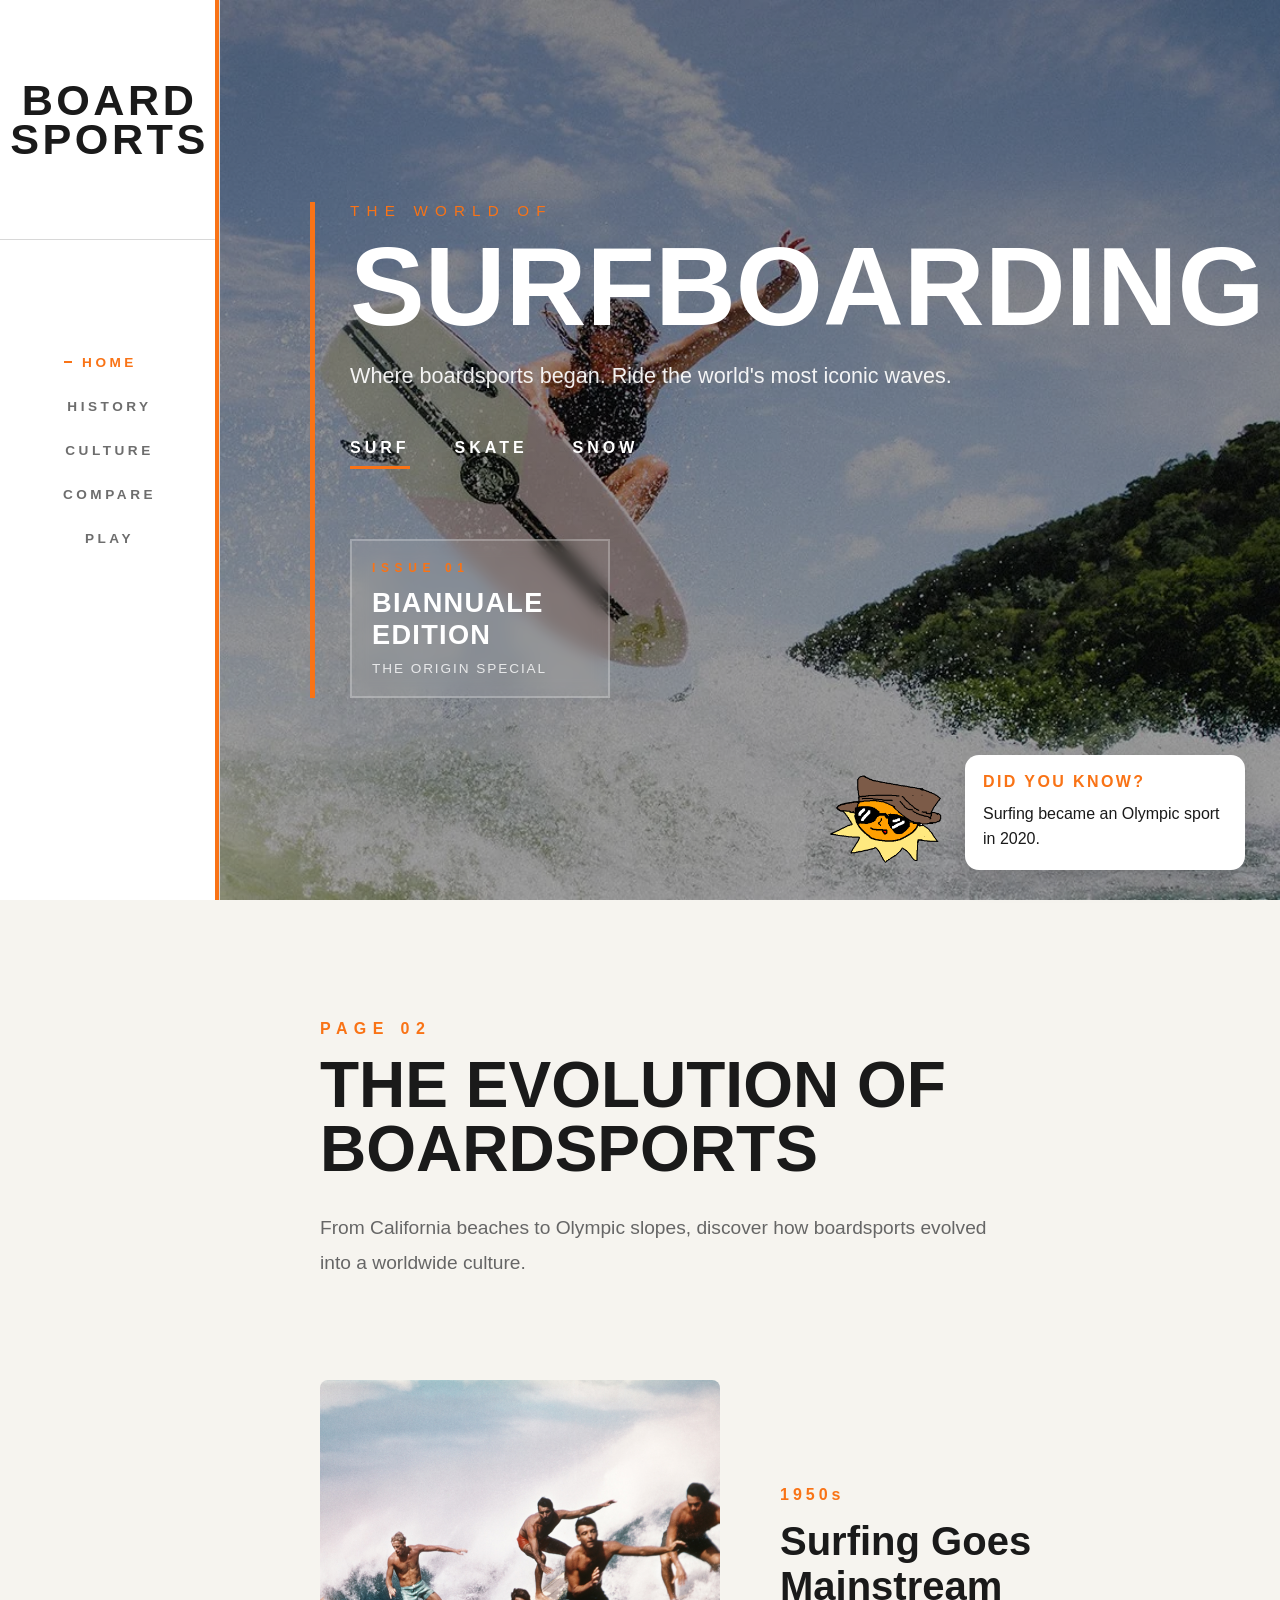
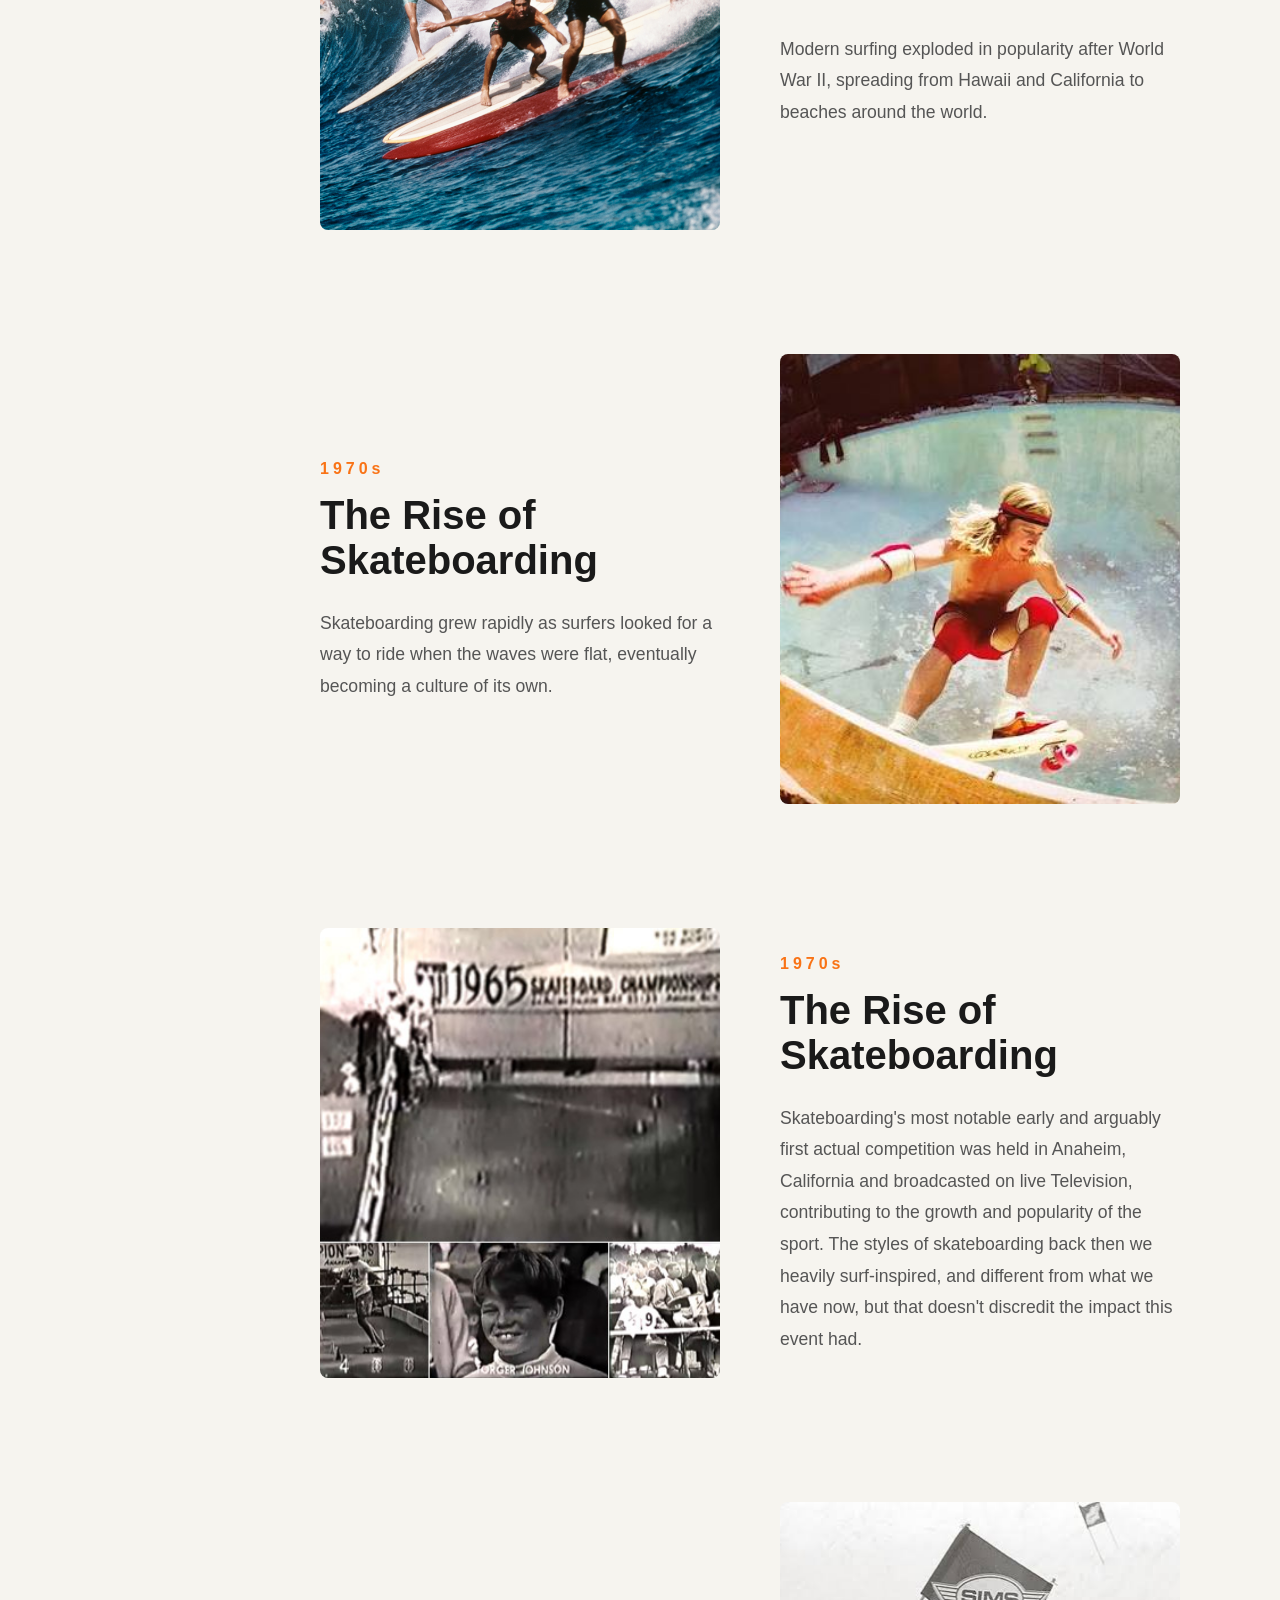
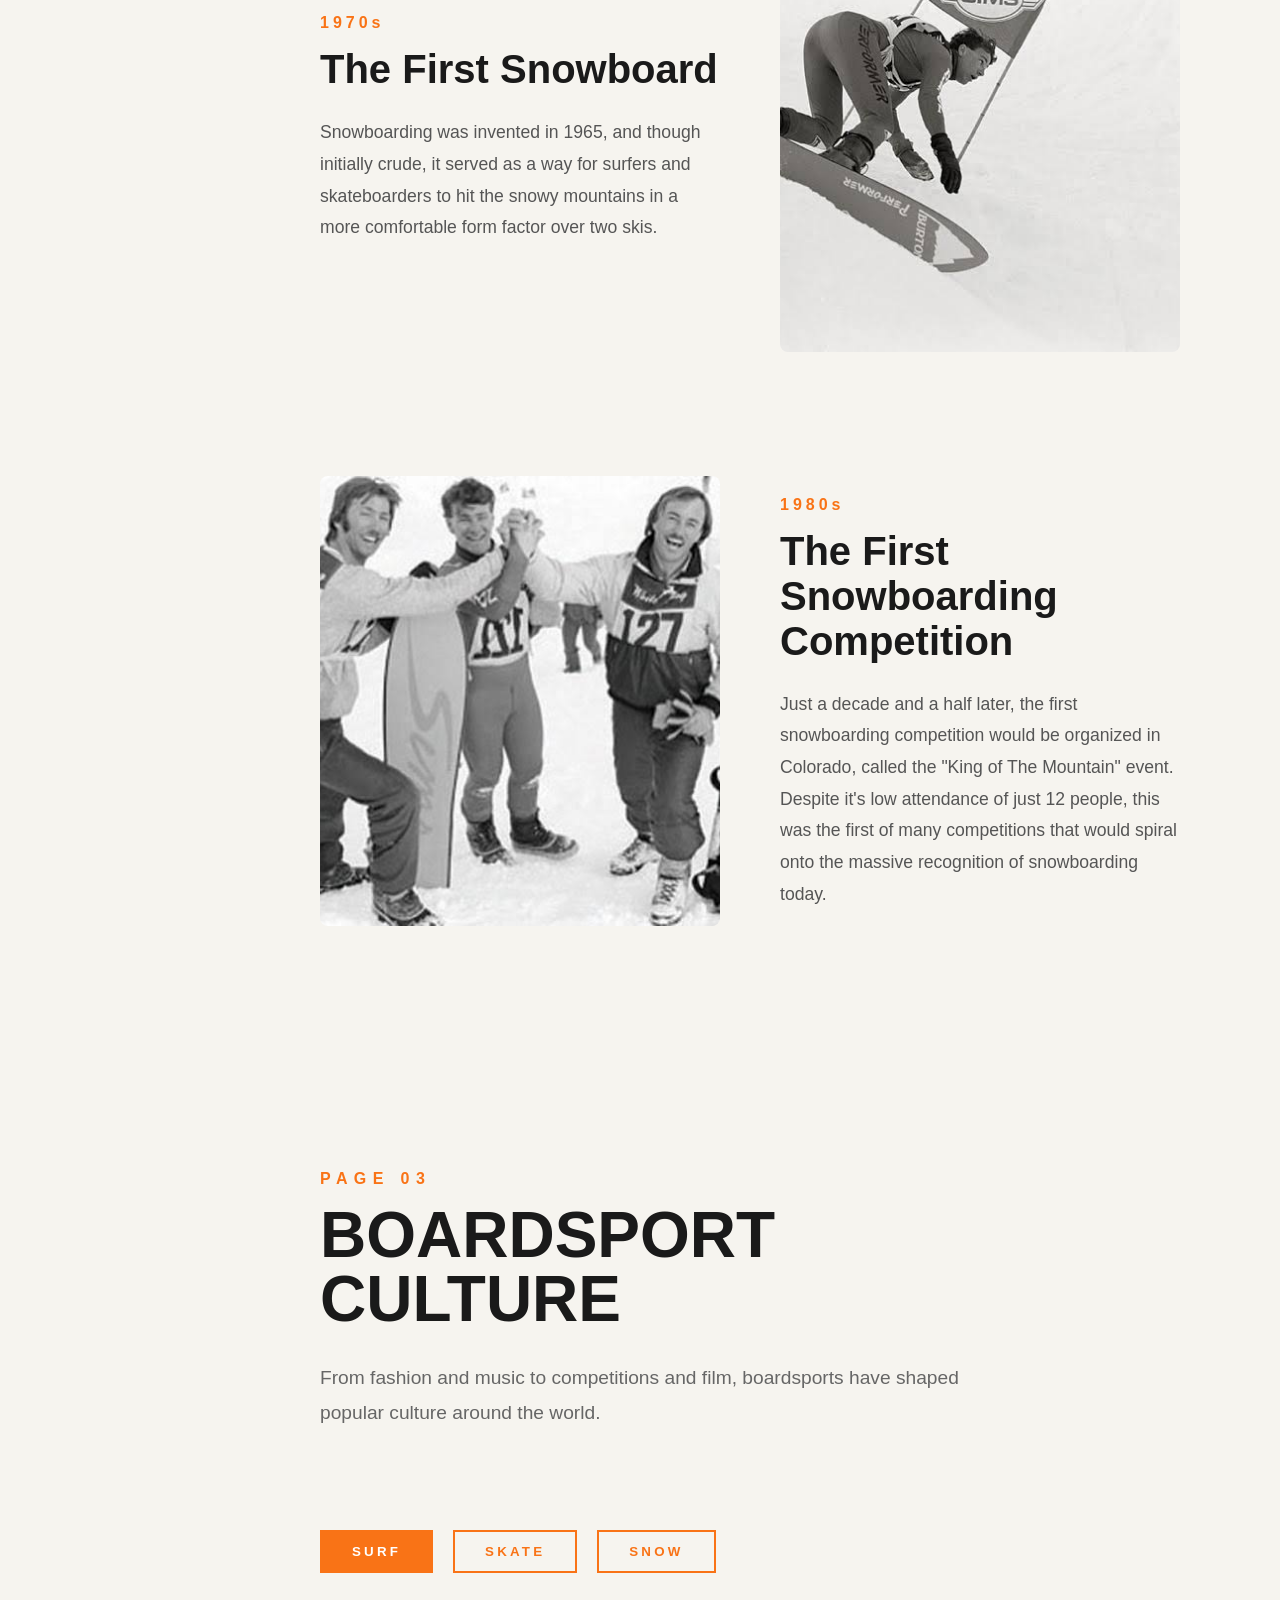
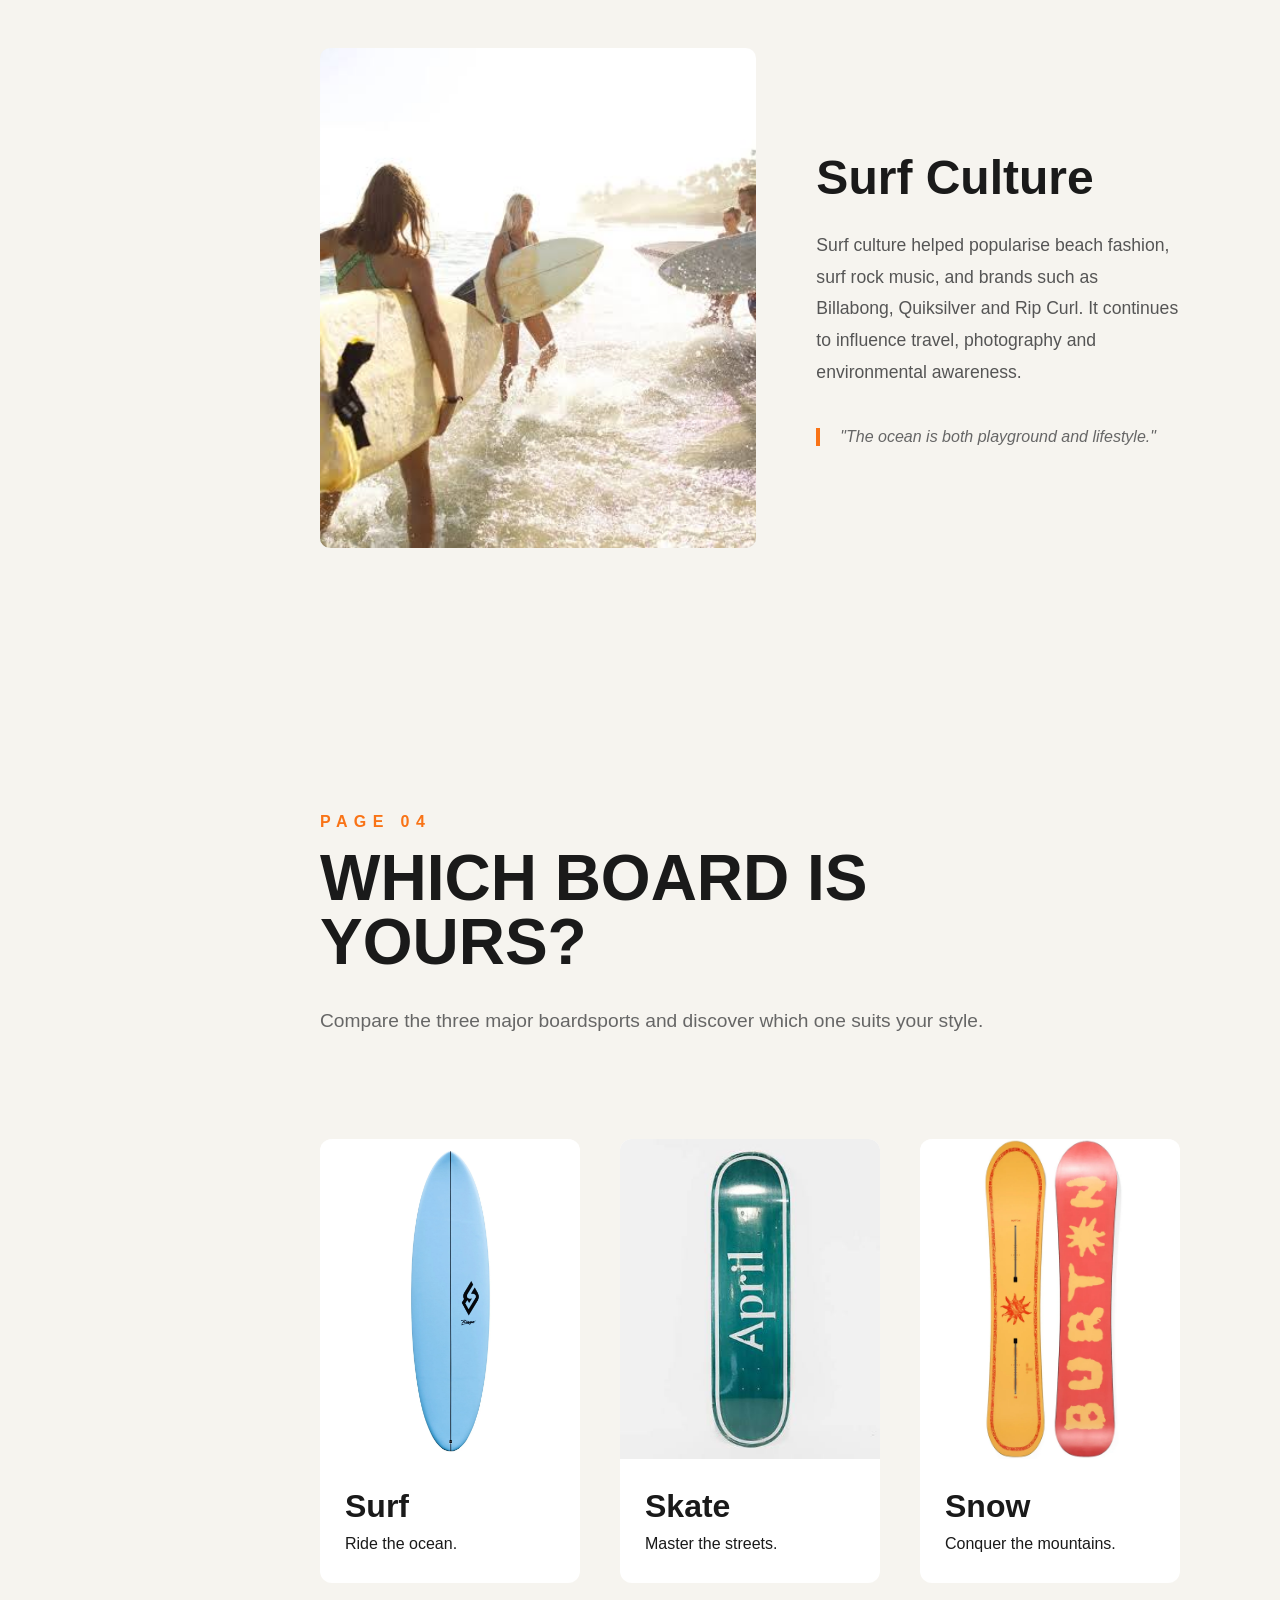
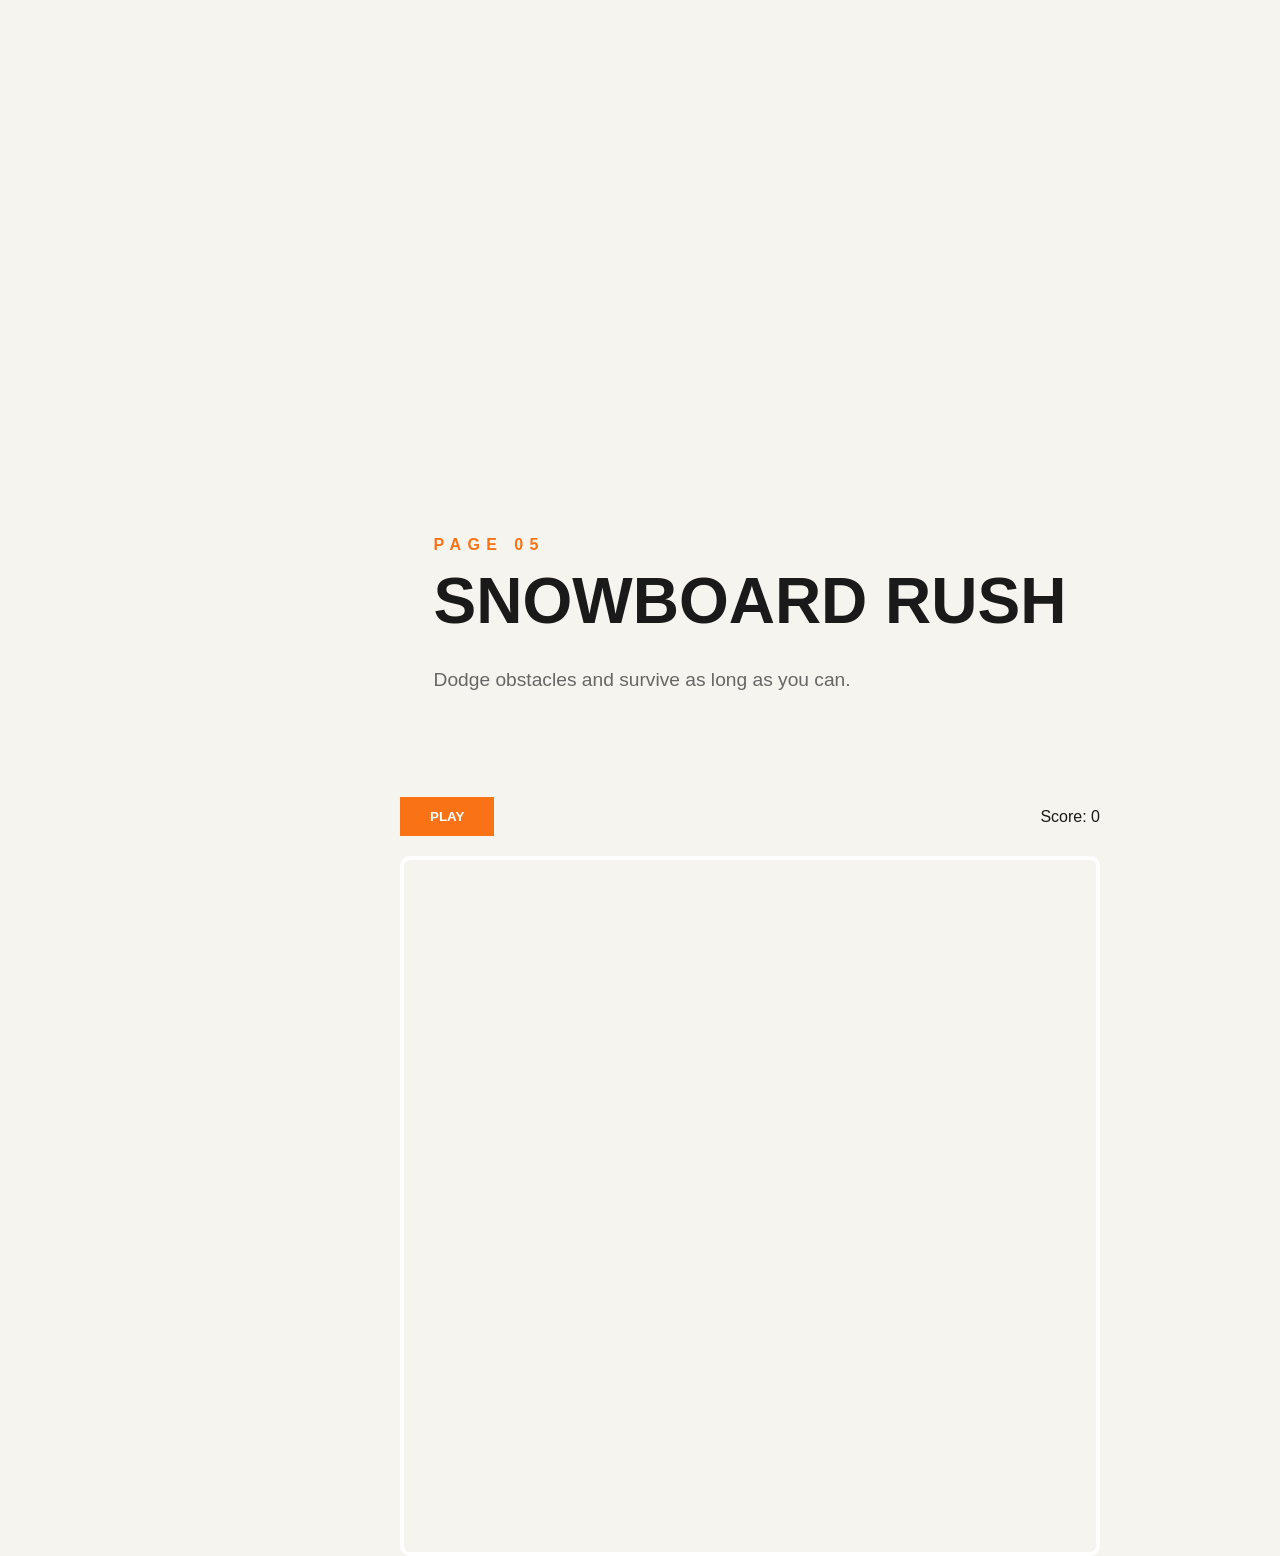
==== commit 640f9b98: "Completiion of SITE + GAME" ====
--- a/index.html
+++ b/index.html
@@ -31,6 +31,21 @@
 
         <header>
             <nav class="sidebar" aria-label="Main navigation">
+                <div class="mobile-header">
+
+                    <button id="menu-toggle" aria-label="Open navigation">
+                        ☰
+                    </button>
+
+                    <h1 class="mobile-logo">
+
+                        BOARD<br>
+                        SPORTS
+
+                    </h1>
+
+                </div>
+
                 <div class="sidebar-logo">
                     <h1 class="logo-text">
                         BOARD<br>
@@ -579,7 +594,7 @@
 
     </section>
 
-    <section id="game">
+<section id="game">
 
     <div class="section-header">
 
@@ -590,27 +605,89 @@
         <h2>SNOWBOARD RUSH</h2>
 
         <p class="section-intro">
-            Dodge trees, avoid rocks and survive as long as possible.
+            Dodge obstacles and survive as long as you can.
         </p>
 
     </div>
 
     <div class="game-ui">
-
-        <span>Score: <span id="score">0</span></span>
 
         <button id="start-game">
             PLAY
         </button>
 
+        <p>
+            Score:
+            <span id="score">0</span>
+        </p>
+
     </div>
 
     <div id="game-area">
 
+        <div id="countdown"></div>
+
         <img
-            src="images/player.png"
+            src="images/spriteSnowboarder.png"
             id="player"
             alt="Snowboarder">
+
+        <div id="game-over-screen">
+
+            <article class="magazine-cover">
+
+                <p class="cover-date">
+                    BOARDSPORTS MAGAZINE
+                </p>
+
+                <h2 id="cover-title">
+                    WIPEOUT
+                </h2>
+
+                <p class="cover-subtitle">
+                    WINTER EDITION
+                </p>
+
+                <img
+                    src="images/crashImage.jpg"
+                    class="cover-photo"
+                    alt="Crash">
+
+                <blockquote id="editor-comment">
+
+                    "Sometimes the mountain wins."
+
+                </blockquote>
+
+                <div class="cover-score">
+
+                    SCORE
+
+                    <span id="final-score">
+                        0
+                    </span>
+
+                </div>
+
+                <button id="restart-game">
+
+                    SHRED AGAIN
+
+                </button>
+
+            </article>
+
+        </div>
+
+        </div>
+
+    </div>
+
+    <div class="mobile-controls">
+
+        <button id="left-btn">◀</button>
+
+        <button id="right-btn">▶</button>
 
     </div>
 
--- a/style.css
+++ b/style.css
@@ -357,11 +357,23 @@
     background:var(--orange);
 }
 
+#menu-toggle{
+
+    display:none;
+
+}
+
 /* ---------- MAIN ---------- */
 
 main{
 
     margin-left:var(--sidebar-width);
+}
+
+.mobile-header{
+
+    display:none;
+
 }
 
 /* ---------- HERO ---------- */
@@ -1303,36 +1315,468 @@
 
 /* ---------- COMPARE ---------- */
 
+/* ---------- GAME ---------- */
+
+#game{
+
+    display: flex;
+
+    flex-direction: column;
+
+    align-items: center;
+
+}
+
+.game-ui{
+
+    display:flex;
+
+    justify-content:space-between;
+
+    align-items:center;
+
+    width:min(700px,95vw);
+
+    margin:0 auto 20px;
+
+}
+
+#start-game{
+
+    padding:12px 30px;
+
+    background:var(--orange);
+
+    color:white;
+
+    border:none;
+
+    cursor:pointer;
+
+    font-weight:bold;
+
+}
+
 #game-area{
 
     position:relative;
 
-    width:700px;
-    height:700px;
-
-    margin:50px auto;
-
-    background:url(images/snowBackground.jpg);
+    width:min(700px, 95vw);
+
+    aspect-ratio:1 / 1;
+
+    overflow:hidden;
+
+    margin:auto;
+
+    border-radius:10px;
+
+    background:url("images/snowBackground.jpg");
 
     background-size:cover;
 
-    overflow:hidden;
-
-    border-radius:12px;
-
     border:4px solid white;
 
 }
 
+#game-area.shake{
+
+    animation: shake .35s;
+
+}
+
+@keyframes shake{
+
+    0%   { transform:translate(0,0); }
+
+    15%  { transform:translate(-8px,3px); }
+
+    30%  { transform:translate(8px,-3px); }
+
+    45%  { transform:translate(-6px,-2px); }
+
+    60%  { transform:translate(6px,2px); }
+
+    75%  { transform:translate(-3px,2px); }
+
+    100% { transform:translate(0,0); }
+
+}
+
 #player{
 
     position:absolute;
 
+    width:60px;
+
+    left:315px;
+
+    top:-120px
+
+}
+
+.tree{
+
+    position:absolute;
+
     width:70px;
 
-    bottom:30px;
-
-    left:315px;
+    top:720px;
+
+    pointer-events:none;
+
+}
+
+#countdown{
+
+    position:absolute;
+
+    inset:0;
+
+    display:flex;
+
+    justify-content:center;
+
+    align-items:center;
+
+    font-size:8rem;
+
+    font-weight:bold;
+
+    color:white;
+
+    text-shadow:0 0 20px black;
+
+    pointer-events:none;
+
+    opacity:0;
+
+}
+
+.score-popup{
+
+    position:absolute;
+
+    font-size:1.8rem;
+
+    font-weight:900;
+
+    letter-spacing:.08rem;
+
+    pointer-events:none;
+
+    text-shadow:
+        2px 2px 8px rgba(0,0,0,.35);
+
+    animation:popupFloat .9s forwards;
+
+}
+
+@keyframes popupFloat{
+
+    0%{
+
+        opacity:0;
+
+        transform:
+            translateY(25px)
+            scale(.5);
+
+    }
+
+    20%{
+
+        opacity:1;
+
+        transform:
+            translateY(0)
+            scale(1.25);
+
+    }
+
+    100%{
+
+        opacity:0;
+
+        transform:
+            translateY(-80px)
+            scale(.9);
+
+    }
+
+}
+
+/* ---------- SNOW PARTICLES ---------- */
+
+.snow-particle{
+
+    position:absolute;
+
+    width:8px;
+    height:8px;
+
+    border-radius:50%;
+
+    background:white;
+
+    pointer-events:none;
+
+    opacity:.9;
+
+    animation:snowParticle .8s linear forwards;
+
+}
+
+@keyframes snowParticle{
+
+    0%{
+
+        opacity:1;
+
+        transform:
+            translate(0,0)
+            scale(1);
+
+    }
+
+    100%{
+
+        opacity:0;
+
+        transform:
+            translateY(50px)
+            translateX(var(--drift))
+            scale(.3);
+
+    }
+
+}
+
+.mobile-controls{
+
+    display:none;
+
+}
+
+/* =========================
+ GAME OVER SCREEN
+ ===================================*/
+
+ #game-over-screen{
+
+    position:absolute;
+
+    inset:0;
+
+    display:flex;
+
+    justify-content:center;
+
+    align-items:center;
+
+    background:rgba(0,0,0,.65);
+
+    backdrop-filter:blur(8px);
+
+    opacity:0;
+
+    visibility:hidden;
+
+    transition:
+        opacity .4s ease,
+        visibility .4s ease;
+
+    z-index:100;
+
+}
+
+.magazine-cover{
+
+    background:#F7F1E5;
+
+    width:480px;
+
+    padding:45px;
+
+    border:10px solid white;
+
+    box-shadow:
+        0 18px 50px rgba(0,0,0,.35);
+
+    transform:rotate(-2deg) scale(.8);
+
+    transition:.45s;
+
+    position:relative;
+
+}
+
+#game-over-screen.show .magazine-cover{
+
+    transform:rotate(0deg) scale(1);
+
+}
+
+.cover-date{
+
+    text-transform:uppercase;
+
+    letter-spacing:.45rem;
+
+    color:#666;
+
+    text-align:center;
+
+    margin-bottom:10px;
+
+}
+
+#cover-title{
+
+    font-size:4rem;
+
+    text-align:center;
+
+    font-weight:900;
+
+    line-height:.9;
+
+}
+
+.cover-photo{
+
+    width:100%;
+
+    height:250px;
+
+    object-fit:cover;
+
+    margin:25px 0;
+
+    filter:contrast(110%);
+}
+
+#editor-comment{
+
+    border-left:5px solid var(--orange);
+
+    padding-left:20px;
+
+    font-style:italic;
+
+    color:#555;
+
+    margin-bottom:35px;
+
+}
+
+#game-over-screen.show{
+
+    opacity:1;
+
+    visibility:visible;
+
+}
+
+#game-over-screen.show .game-over-card{
+
+    transform:scale(1);
+
+}
+
+.game-over-card h2{
+
+    font-size:3rem;
+
+    margin-bottom:20px;
+
+}
+
+.game-over-card p{
+
+    color:#777;
+
+    margin-bottom:10px;
+
+}
+
+.cover-score{
+
+    text-align:center;
+
+    font-weight:bold;
+
+    letter-spacing:.3rem;
+
+}
+
+#final-score{
+
+    display:block;
+
+    font-size:4rem;
+
+    color:var(--orange);
+
+}
+
+.crash-stamp{
+
+    position:absolute;
+
+    top:40px;
+
+    right:-20px;
+
+    border:6px solid crimson;
+
+    color:crimson;  
+
+    padding:15px;
+
+    border-radius:50%;
+
+    font-weight:900;
+
+    transform:scale(0) rotate(-25deg);
+
+    transition:.4s;
+
+}
+
+.crash-stamp.show{
+
+    transform:scale(1) rotate(-15deg);
+
+}
+
+#restart-game{
+
+    padding:14px 36px;
+
+    border:none;
+
+    background:var(--orange);
+
+    color:white;
+
+    font-size:1rem;
+
+    font-weight:bold;
+
+    cursor:pointer;
+
+    border-radius:8px;
+
+    transition:.25s;
+
+}
+
+#restart-game:hover{
+
+    transform:translateY(-3px);
+
+    box-shadow:0 10px 25px rgba(0,0,0,.2);
 
 }
 
@@ -1348,73 +1792,160 @@
 @media screen and (max-width:800px){
 
 
-    /* Sidebar becomes top navigation */
-
     .sidebar{
 
         width:100%;
-        height:80px;
-
-        flex-direction:row;
-
-        justify-content:space-between;
+
+        height:auto;
+
+        left:0;
+        top:0;
+
+        border-right:none;
+
+        border-bottom:1px solid var(--border);
+
+    }
+
+    .sidebar::after{
+
+        display:none;
+
+    }
+
+    .sidebar-logo{
+
+        display:none;
+
+    }
+
+    #menu-toggle{
+
+        display:block;
+
+        width:100%;
+
+        padding:18px;
+
+        font-size:2rem;
+
+        background:white;
+
+        border:none;
+
+        cursor:pointer;
+
+        text-align:left;
+
+    }
+
+    .sidebar-links{
+
+        display:none;
+
+        margin:0;
+
+        padding:20px;
+
+        flex-direction:column;
+
+        gap:20px;
+
+        background:white;
+
+    }
+
+    .sidebar-links.open{
+
+        display:flex;
+
+    }
+
+    main{
+
+        margin-left:0;
+
+        padding-top:75px;
+
+    }
+
+    .mobile-header{
+
+        display:flex;
+
         align-items:center;
 
-        padding:0 25px;
-    }
-
-    .sidebar::after{
-
-        display:none;
-
-    }
-
-    .sidebar-logo{
-
-        height:auto;
+        justify-content:flex-start;
+
+        gap:20px;
+
+        width:100%;
+
+        padding:15px 20px;
+
+        background:white;
+
+        border-bottom:2px solid var(--orange);
+
+    }
+
+    .mobile-logo{
+
+        font-size:1.6rem;
+
+        font-weight:900;
+
+        line-height:.85;
+
+        letter-spacing:.08rem;
+
+    }
+
+    #menu-toggle{
+
+        background:none;
 
         border:none;
-    }
-
-    .logo-text{
-
-        font-size:1.6rem;
-    }
-
-    .sidebar-links{
-
-        margin:0;
-
-        flex-direction:row;
-
-        gap:18px;
-    }
-
-    .sidebar-links a{
-
-        font-size:.7rem;
-
-        letter-spacing:.1rem;
-    }
-
-    /* Push content below the navbar */
-
-    main{
-
-        margin-left:0;
-        margin-top:80px;
+
+        font-size:2rem;
+
+        cursor:pointer;
+
+        color:var(--text);
+
+        transition:.3s;
+
+    }
+
+    #menu-toggle:hover{
+
+        color:var(--orange);
+
     }
 
     /* Hero */
 
+    #hero{
+
+        min-height:100vh;
+
+    }
+
     .hero-content{
 
         padding:40px;
     }
 
+    .hero-accent{
+
+        padding-left:20px;
+    }
+
     .hero-content h2{
 
-        font-size:3.5rem;
+        font-size:3.2rem;
+        line-height:0.95;
+
     }
 
     .hero-description{
@@ -1497,12 +2028,43 @@
 
     .compare-grid{
 
-        grid-template-columns:1fr;
-
-        gap:30px;
+        grid-template-columns:repeat(2,1fr);
+
+        gap:18px;
+
+    }
+
+    .compare-card:last-child{
+
+        grid-column:1 / -1;
+
+    }
+
+    .compare-card.active{
+
+        transform:scale(1.05);
+
+        box-shadow:0 12px 30px rgba(0,0,0,.18);
+
     }
 
     /* Editor mascot */
+    
+    #mascot-container{
+
+        right:20px;
+        bottom:20px;
+
+        display:flex;
+
+        flex-direction:column;
+
+        align-items:flex-end;
+
+        gap:10px;
+
+    }
+    
 
     #fact-mascot{
 
@@ -1512,12 +2074,59 @@
 
     #mascot{
 
-        width:150px;
+        width:110px;
+
+        margin-bottom:-20px;
+
+        z-index:2;
+
+        display: none;
+
     }
 
     #fact-box{
 
         width:220px;
-    }
+
+        position:relative;
+
+        z-index:1;
+
+    }
+
+
+    /* Mobile Controls */
+
+    .mobile-controls{
+
+        display:flex;
+
+        justify-content:center;
+
+        gap:30px;
+
+        margin-top:20px;
+
+    }
+
+    .mobile-controls button{
+
+        width:90px;
+        height:90px;
+
+        font-size:2rem;
+
+        border:none;
+
+        border-radius:20px;
+
+        background:var(--orange);
+
+        color:white;
+
+        touch-action:none;
+
+    }
+
 
 }
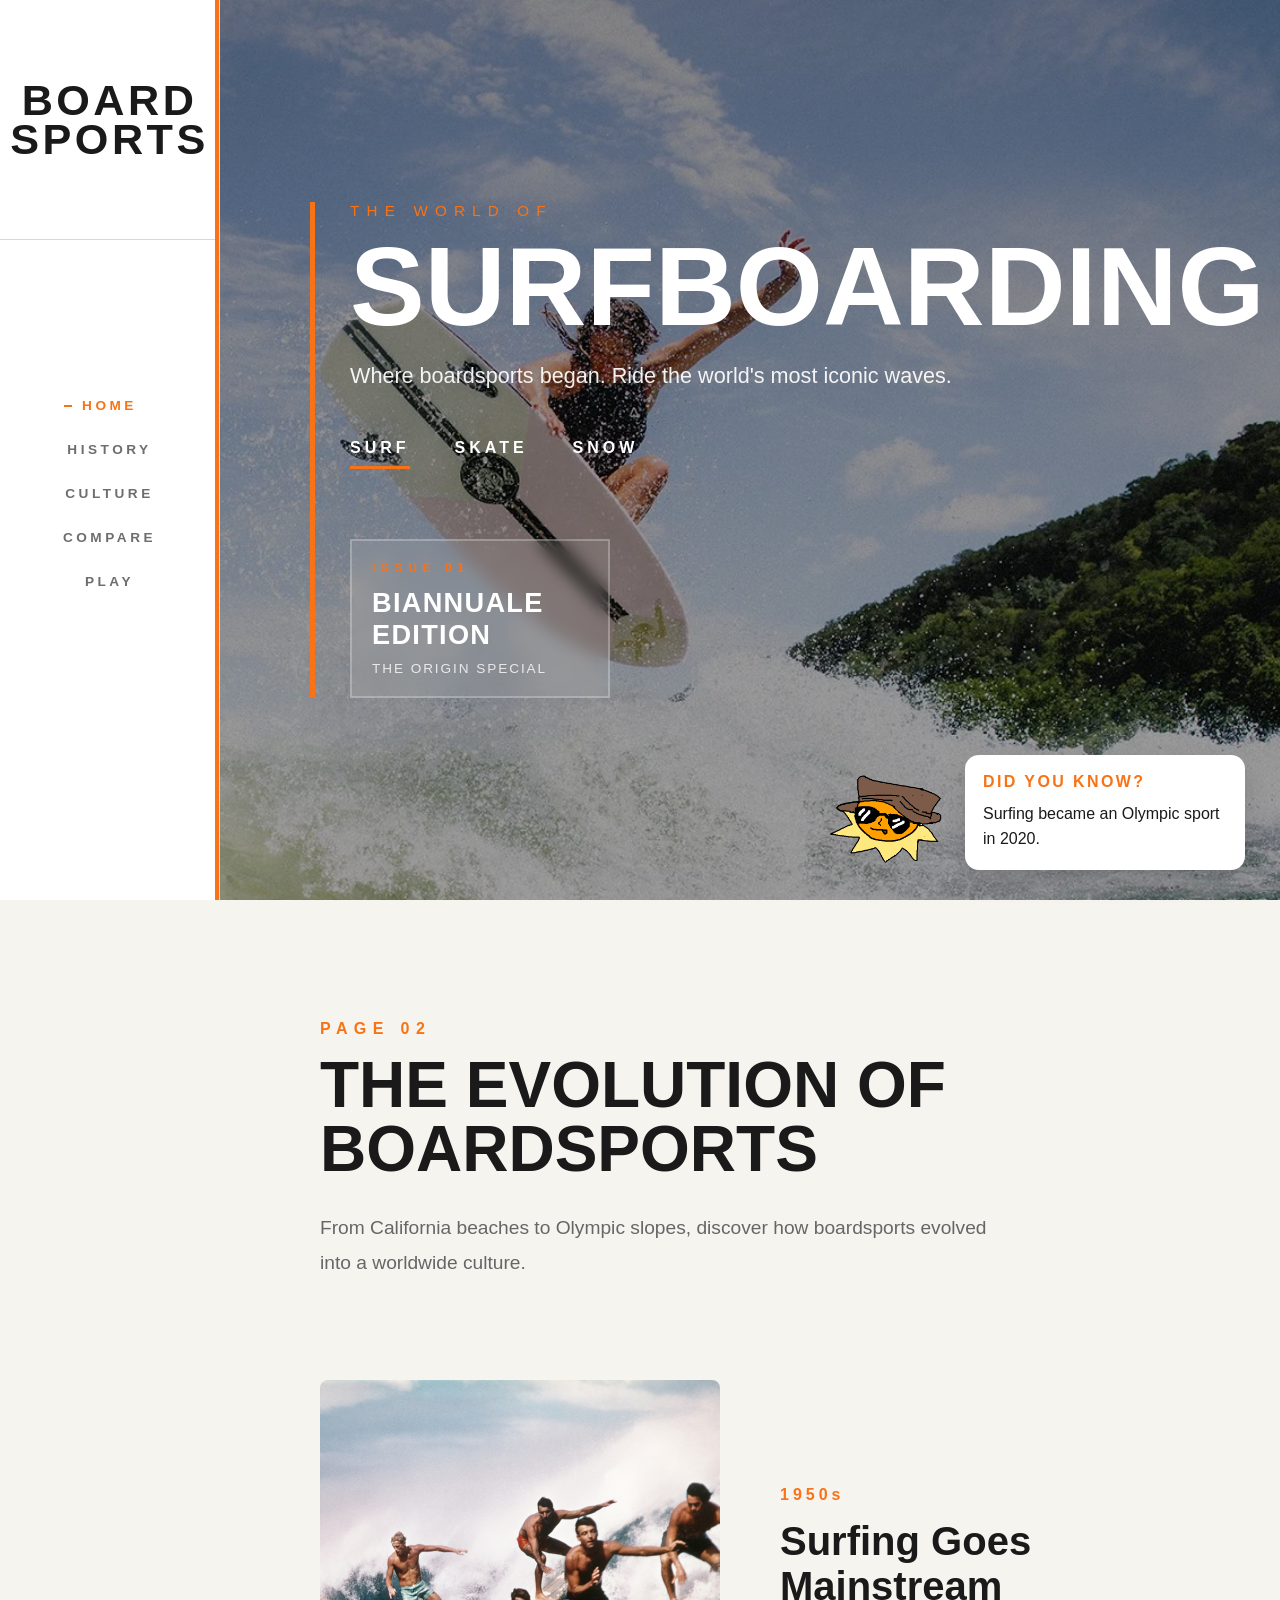
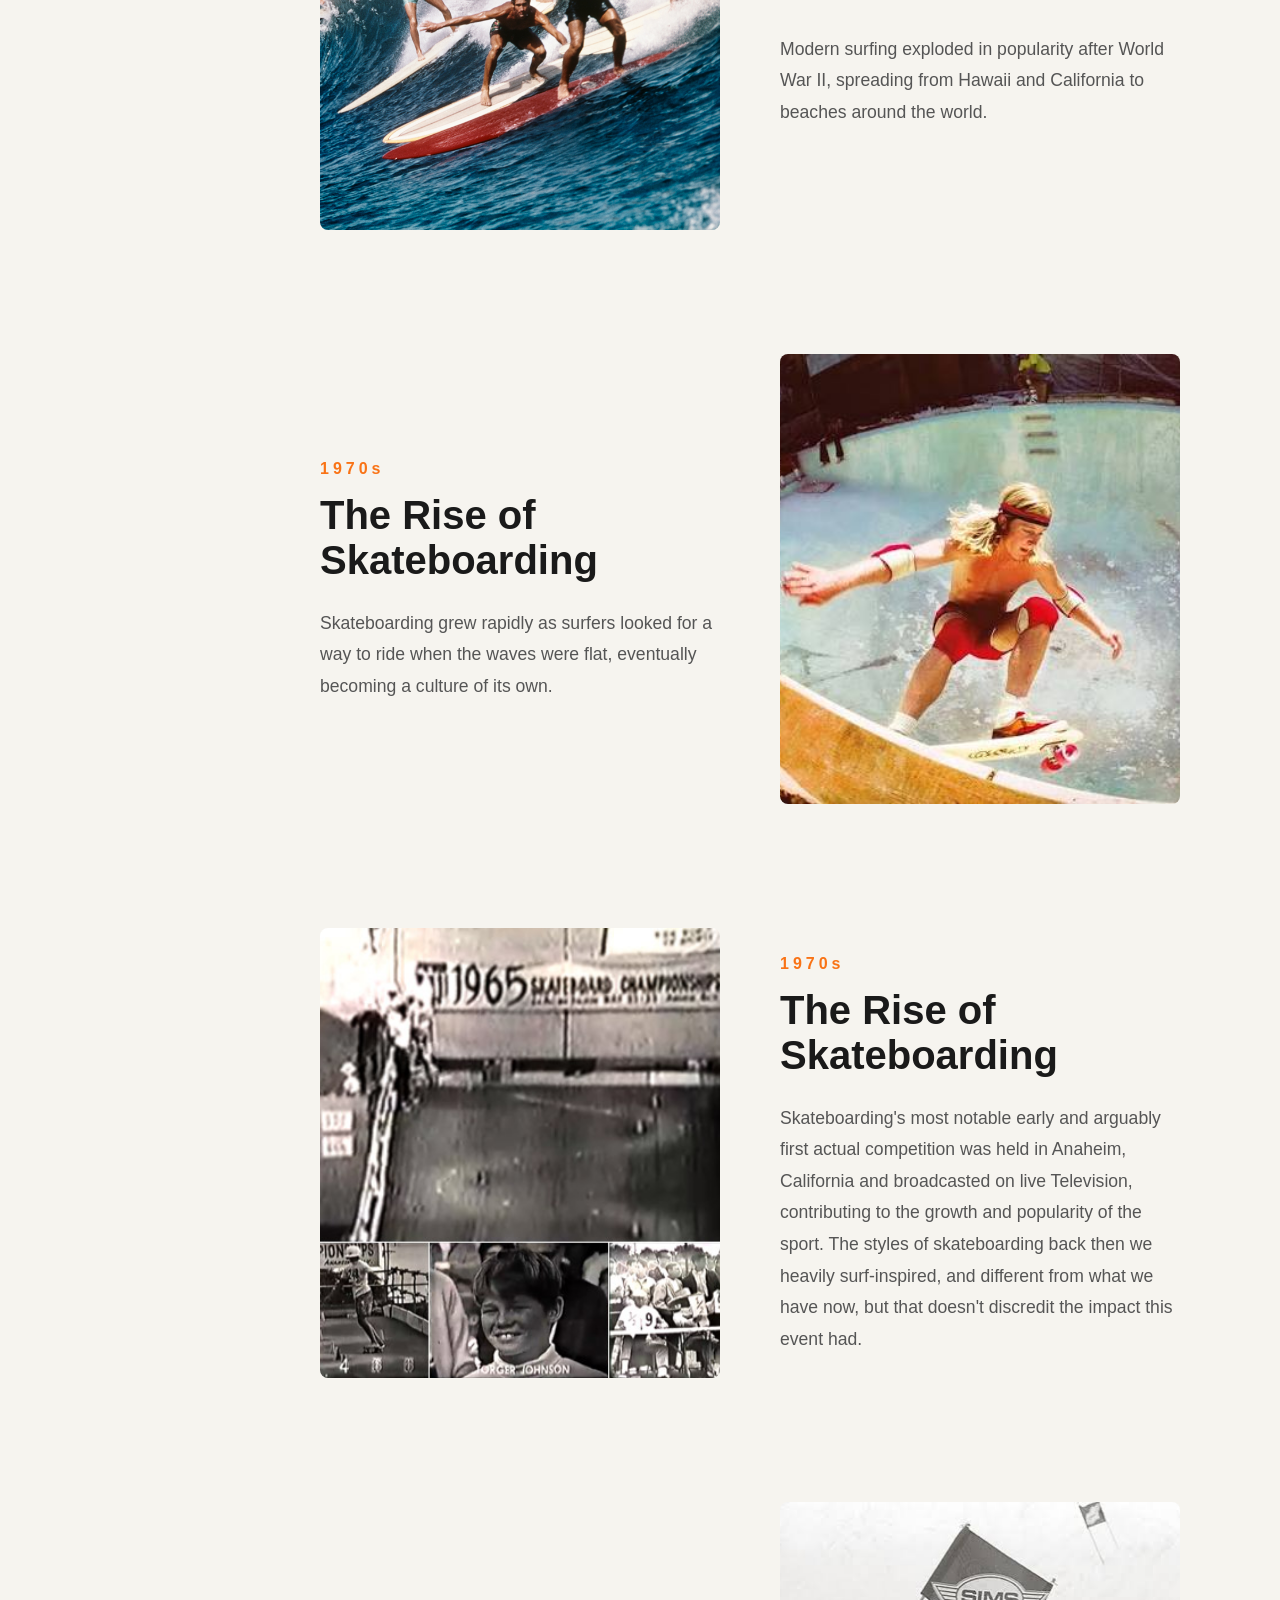
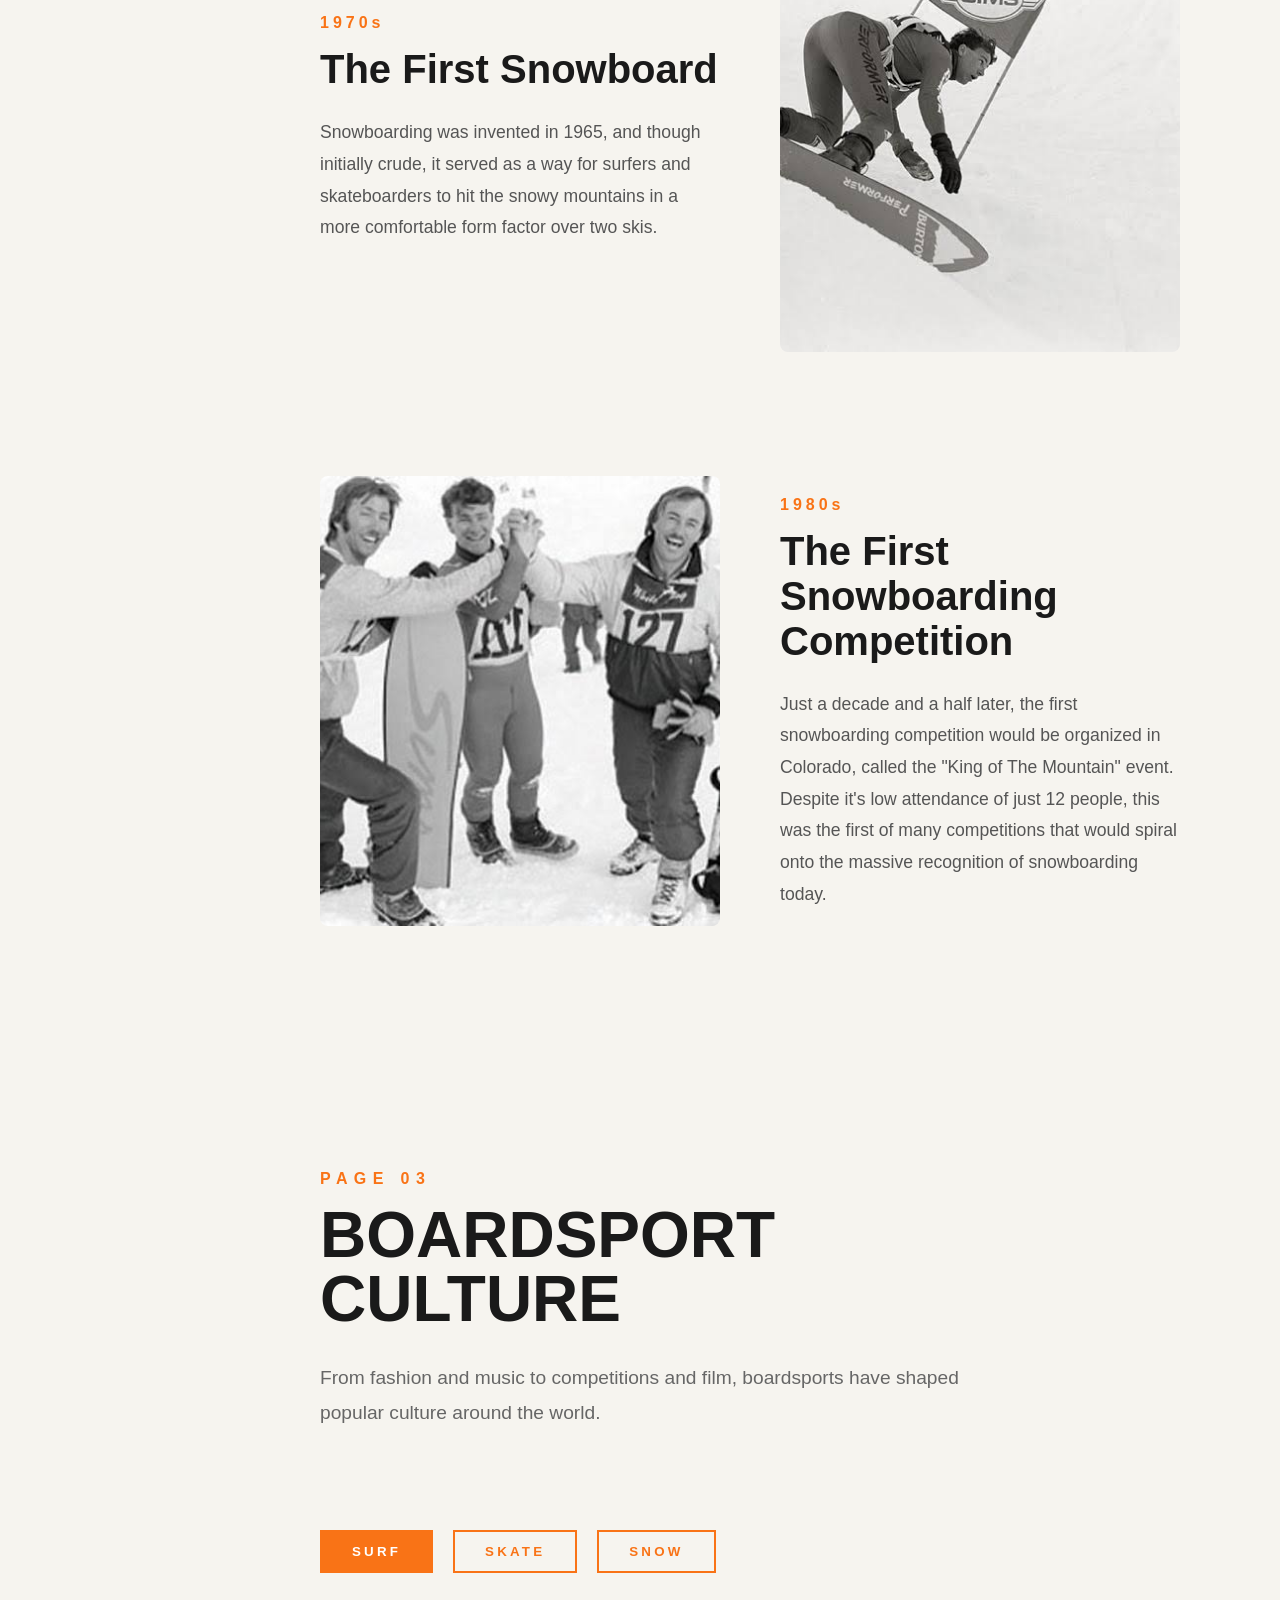
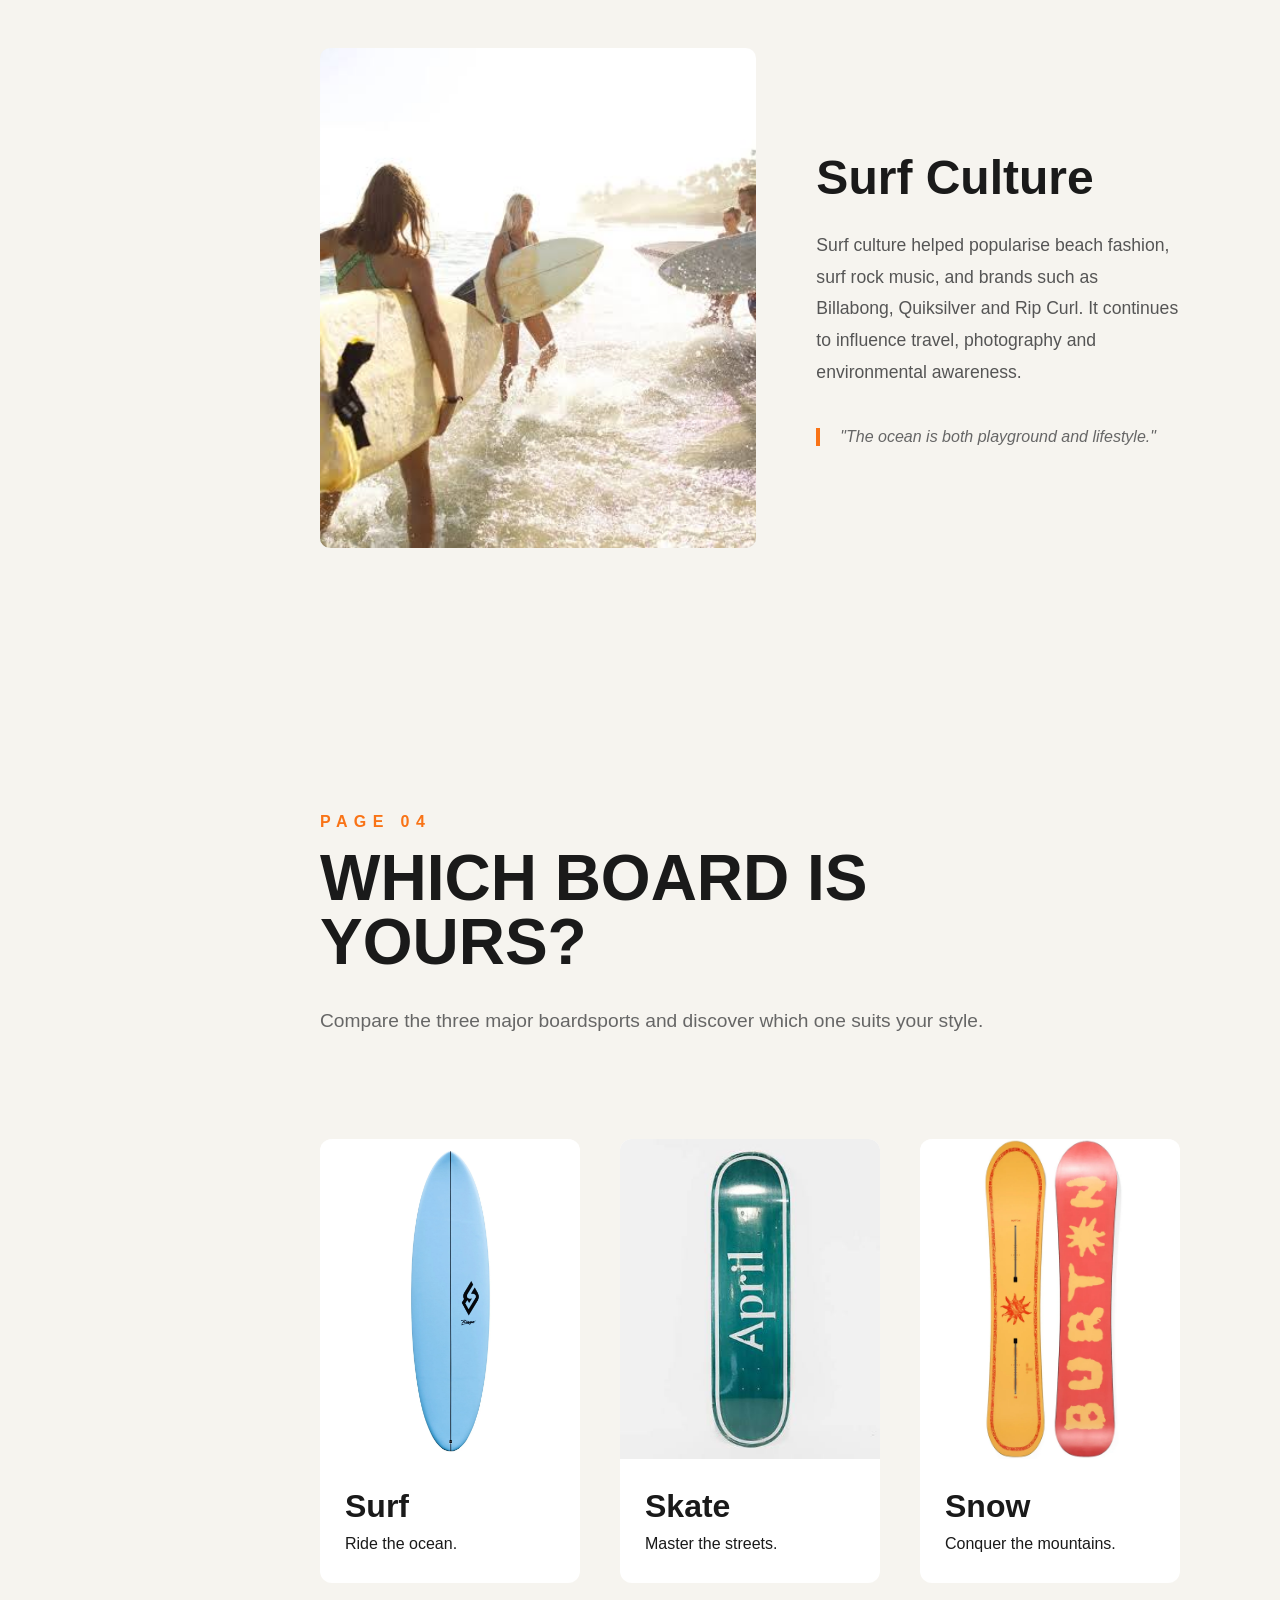
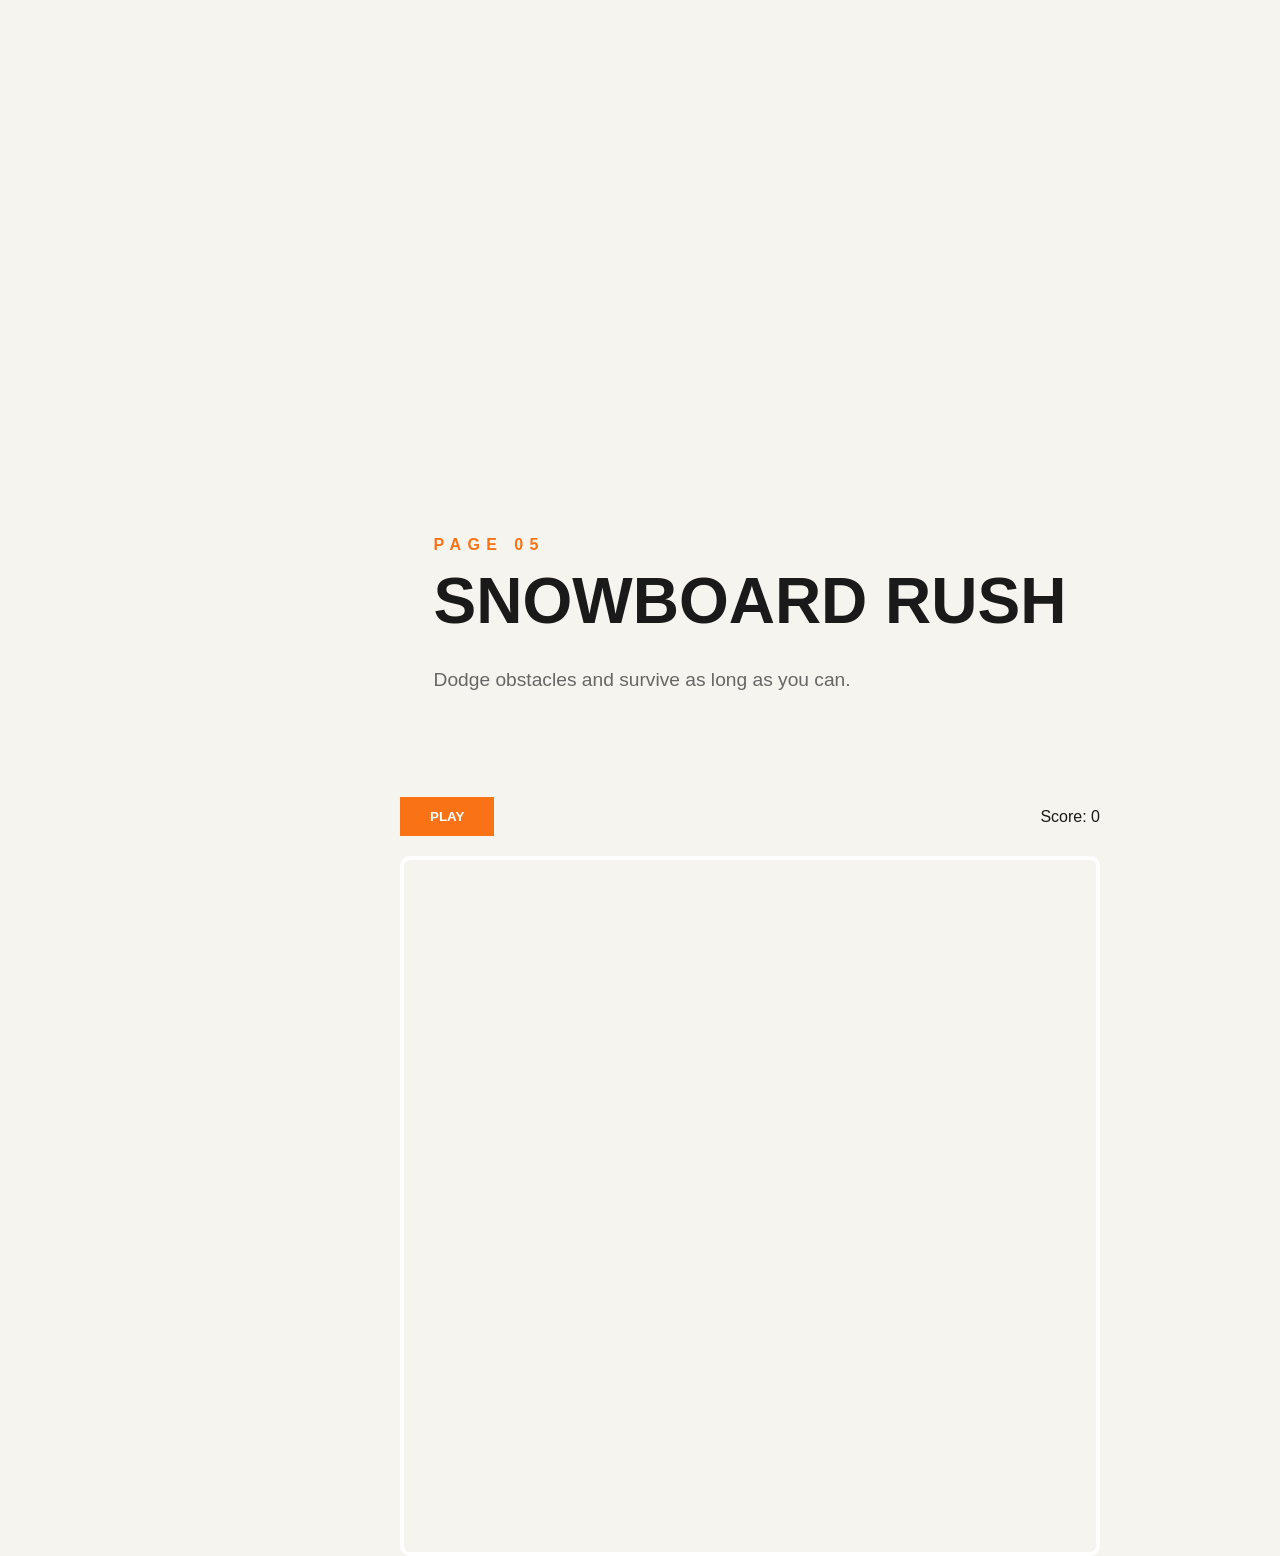
==== commit 40e2ea76: "some fixes" ====
--- a/index.html
+++ b/index.html
@@ -59,6 +59,7 @@
                         <li><a href="#compare" class="nav-link">Compare</a></li>
                         <li><a href="#game" class="nav-link">Play</a></li>
                     </ul>
+
             </nav>
         </header>
 
--- a/style.css
+++ b/style.css
@@ -14,6 +14,13 @@
     --sidebar-width:220px;
 
     --stamp-color:#F97316;
+}
+
+html,
+body{
+
+    overflow-x:hidden;
+
 }
 
 /* ---------- MASCOT ---------- */
@@ -305,7 +312,7 @@
 
     gap:26px;
 
-    margin-bottom: 110%;
+    margin-bottom: 70%;
 }
 
 .sidebar-links a{
@@ -360,6 +367,44 @@
 #menu-toggle{
 
     display:none;
+
+}
+
+.desktop-qr{
+
+    margin-top:auto;
+
+    padding:20px;
+
+    text-align:center;
+
+    border-top:1px solid var(--border);
+
+}
+
+.desktop-qr img{
+
+    width:120px;
+
+    margin:10px auto;
+
+    display:block;
+
+}
+
+.desktop-qr p{
+
+    font-weight:700;
+
+    font-size:.9rem;
+
+}
+
+.desktop-qr span{
+
+    font-size:.75rem;
+
+    color:#666;
 
 }
 
@@ -2048,6 +2093,103 @@
 
     }
 
+    /* some fixes for readability */
+    .section-header h2{
+
+        font-size:2.6rem;
+        line-height:1.05;
+
+    }
+
+    main{
+        margin-left: 0;
+    }
+
+    #history,
+    #culture,
+    #compare,
+    #game{
+
+        padding:70px 25px;
+
+    }
+
+    .culture-content{
+
+    position:static;
+
+    min-height:auto;
+
+    }
+
+    .culture-article{
+
+        position:static;
+
+        display:none;
+
+        opacity:1;
+
+        transform:none;
+
+        pointer-events:auto;
+
+    }
+
+    .culture-article.active{
+
+        display:flex;
+
+        flex-direction:column;
+
+    }
+
+    .culture-article img{
+
+        width:100%;
+
+        height:auto;
+
+        aspect-ratio:16/9;
+
+        object-fit:cover;
+
+    }
+
+    .game-over-screen{
+
+        width:90%;
+        max-width:340px;
+
+        max-height:30vh;
+
+        overflow-y:auto;
+
+        padding:20px;
+
+    }
+
+    .magazine-cover img{
+
+        display: none;
+
+    }
+
+    .magazine-cover {
+        max-height: 50vh;
+    }
+
+    .game-button{
+
+        width:70px;
+        height:70px;
+
+        font-size:1.5rem;
+
+    }
+
+
+
     /* Editor mascot */
     
     #mascot-container{
@@ -2086,7 +2228,7 @@
 
     #fact-box{
 
-        width:220px;
+        width:150px;
 
         position:relative;
 
@@ -2128,5 +2270,11 @@
 
     }
 
+    .desktop-qr{
+
+        display:none;
+
+    }
+
 
 }
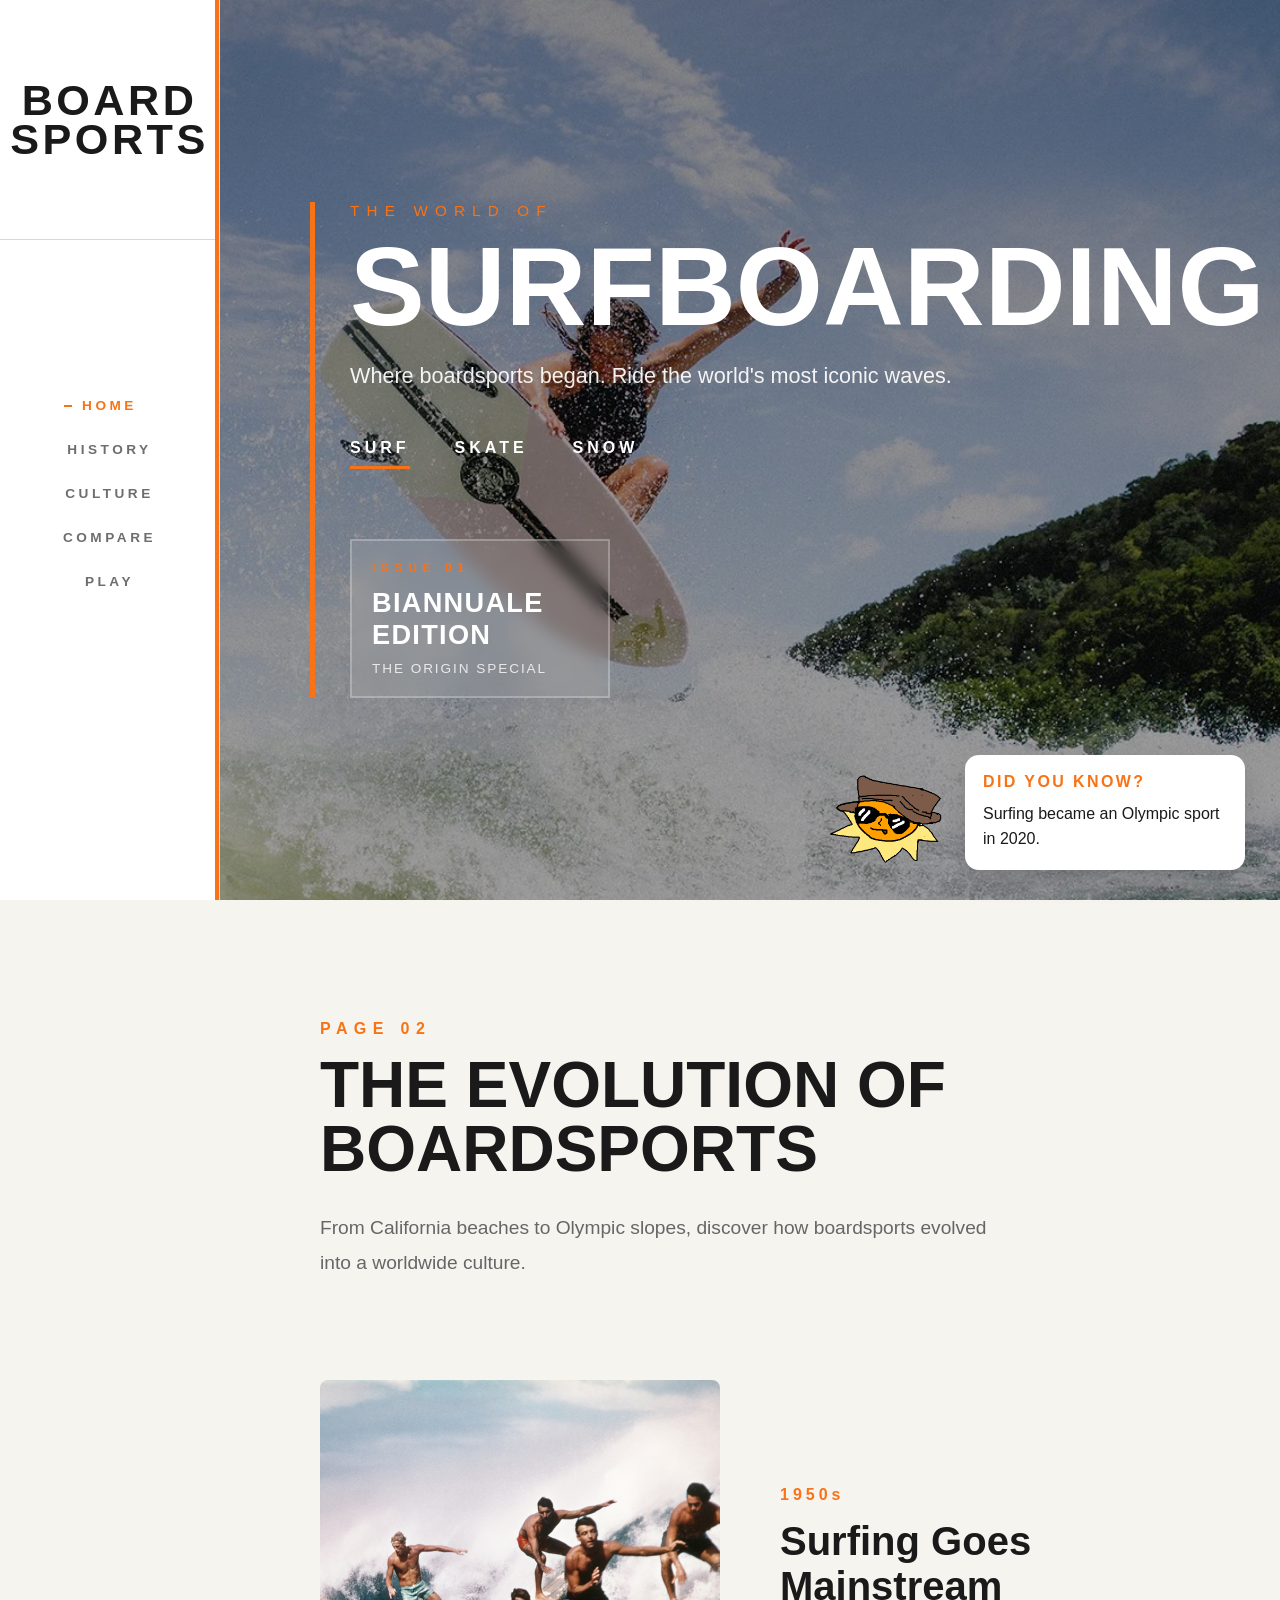
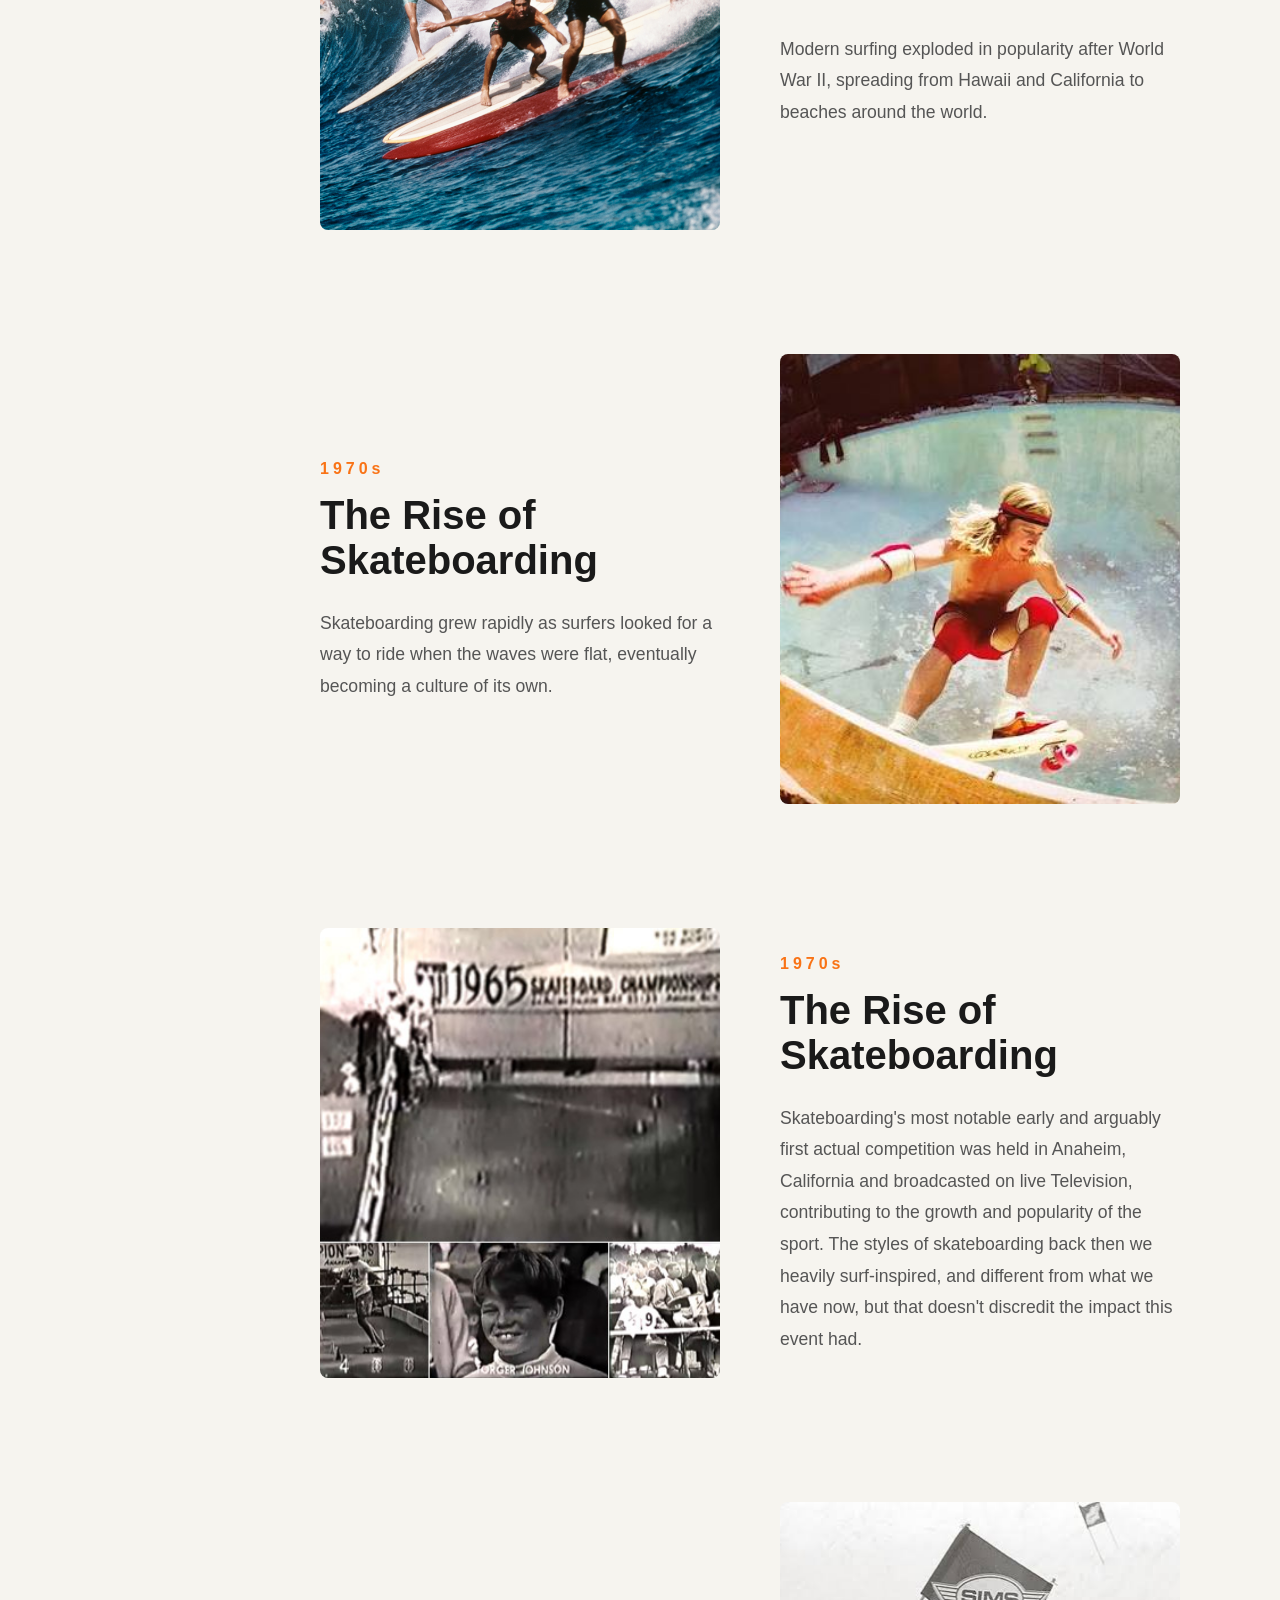
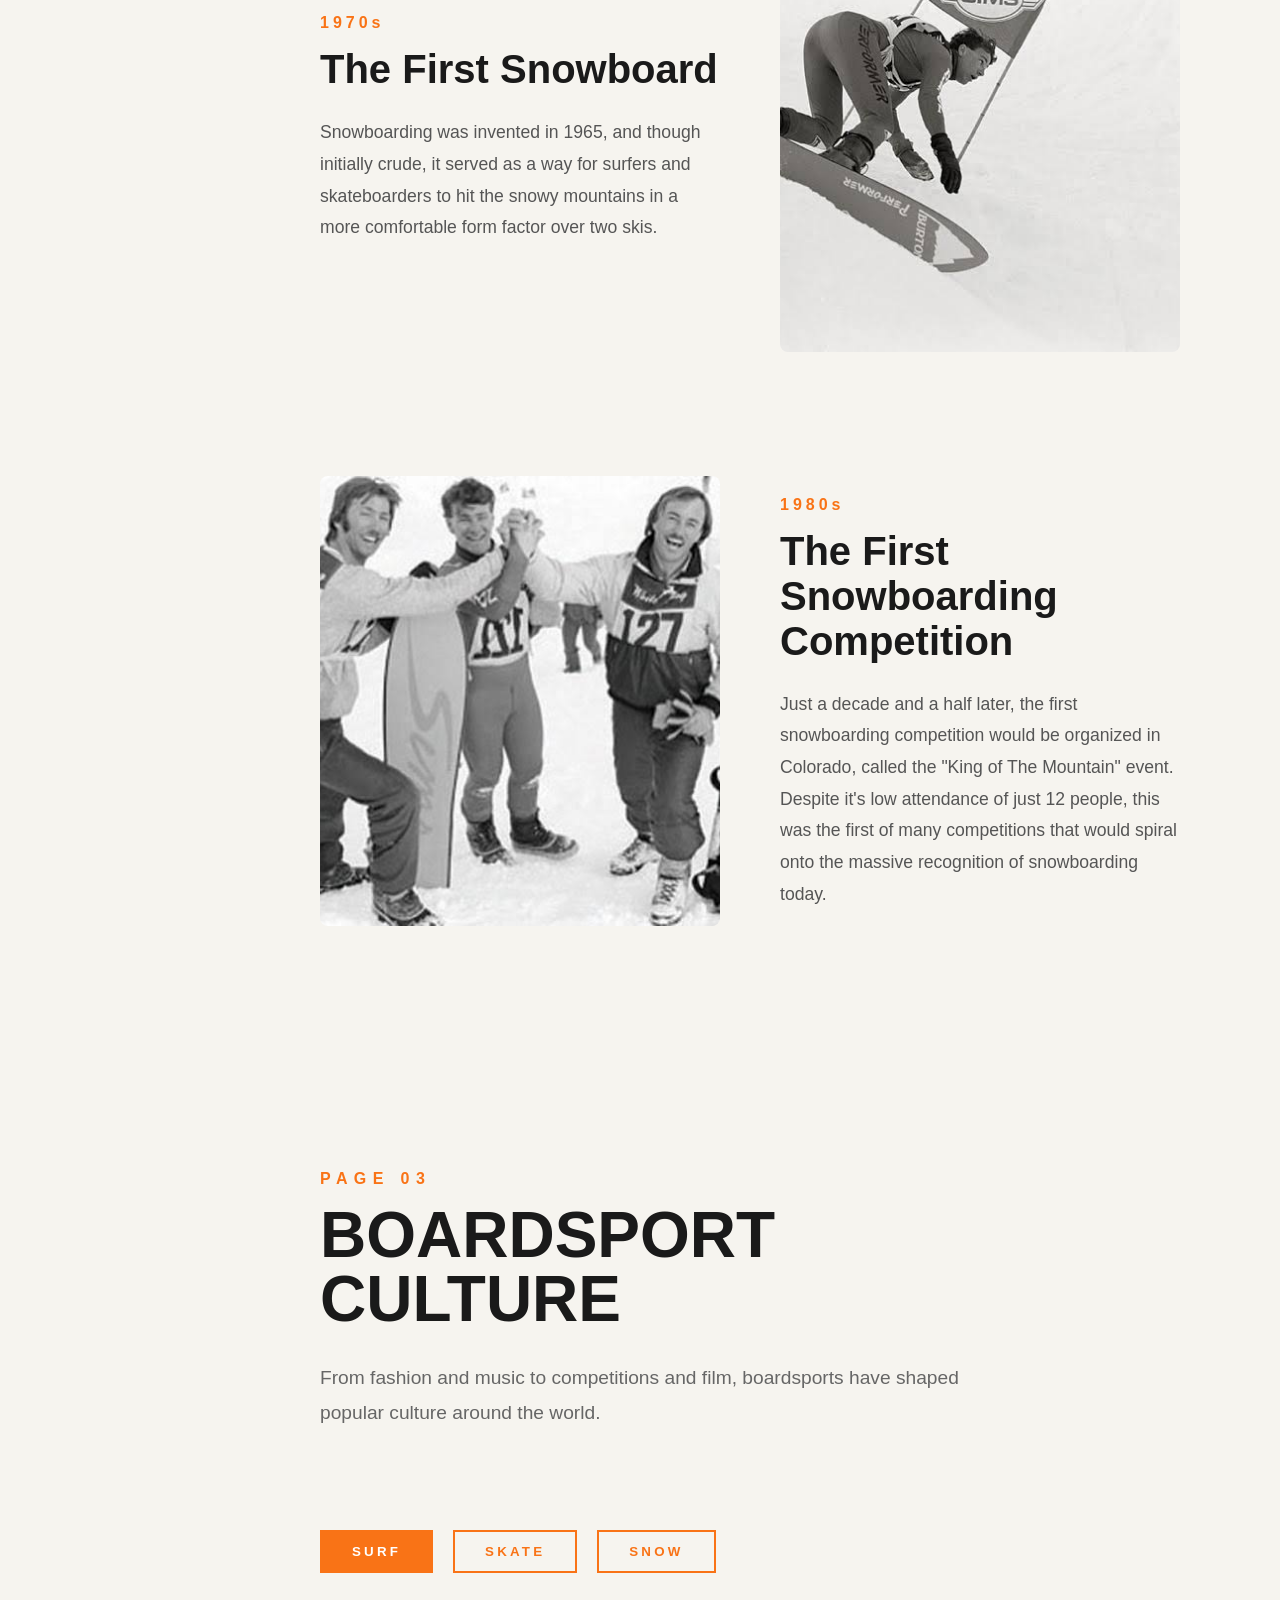
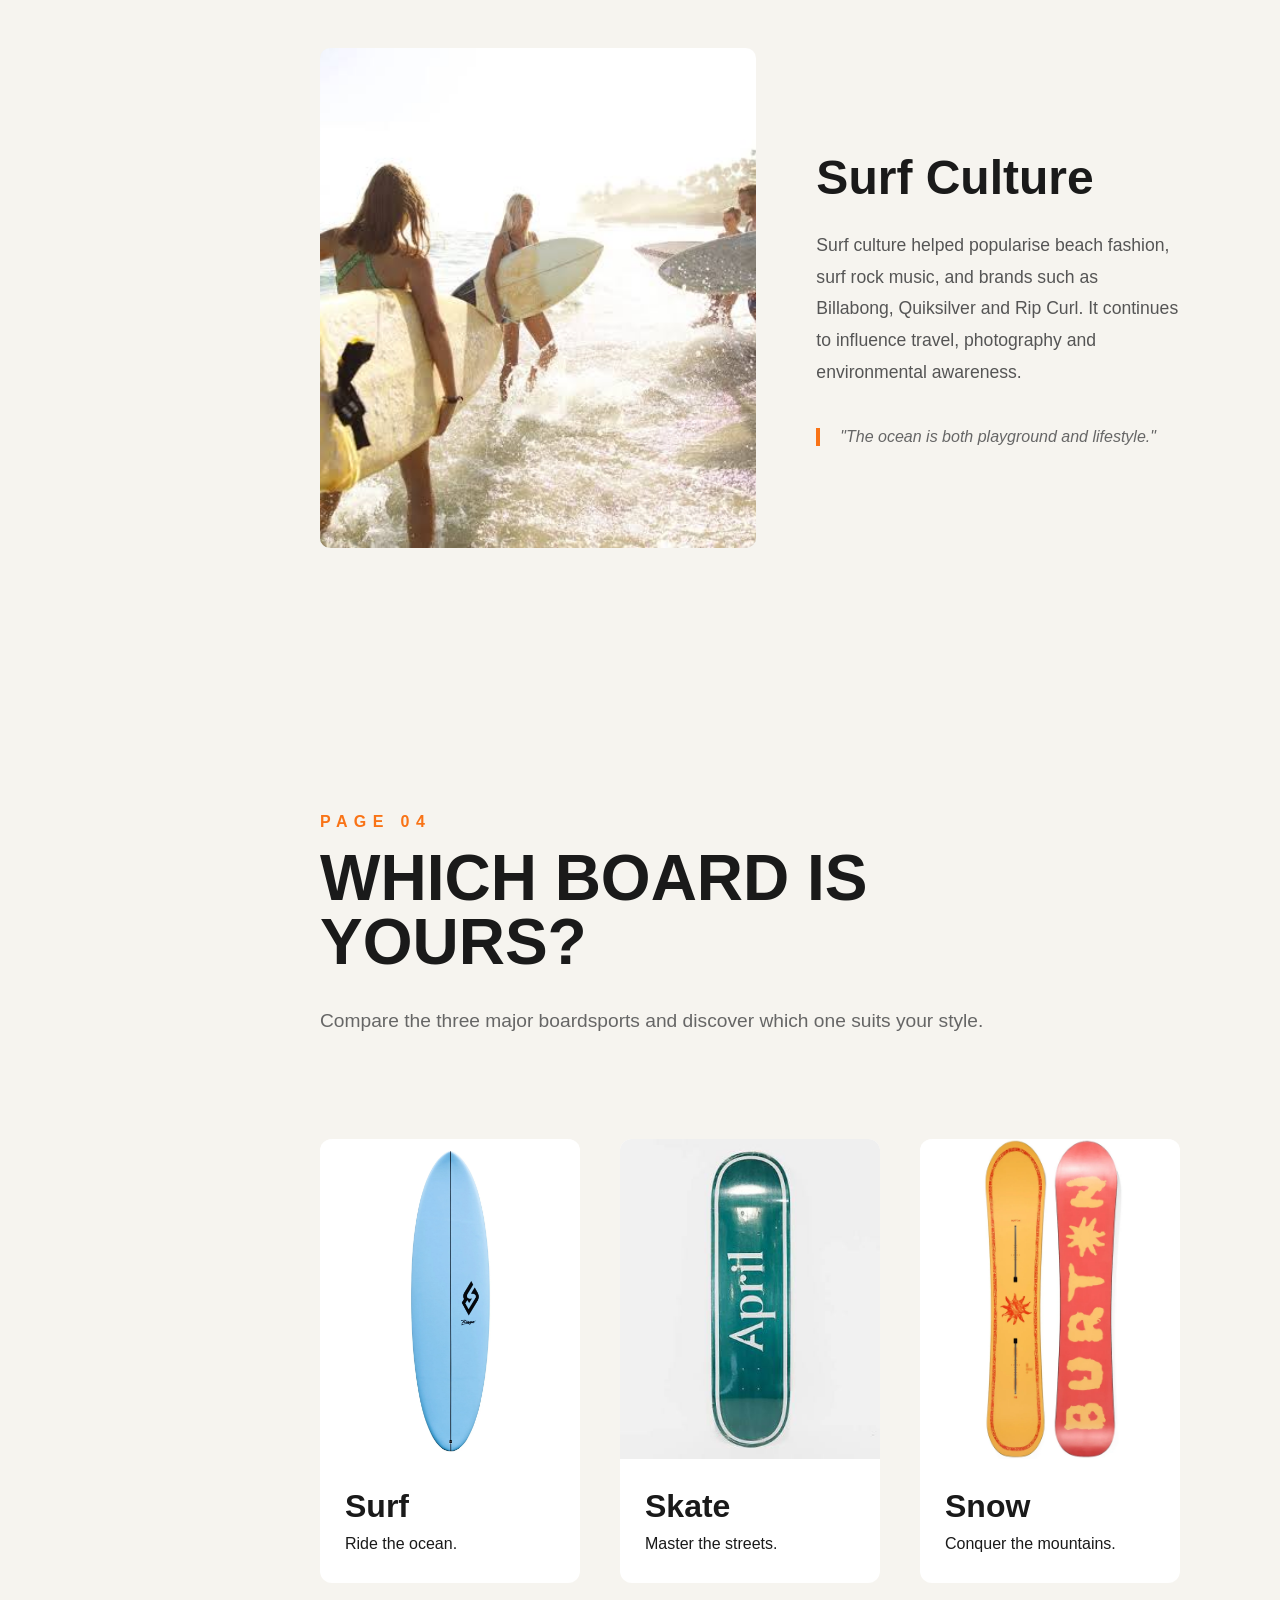
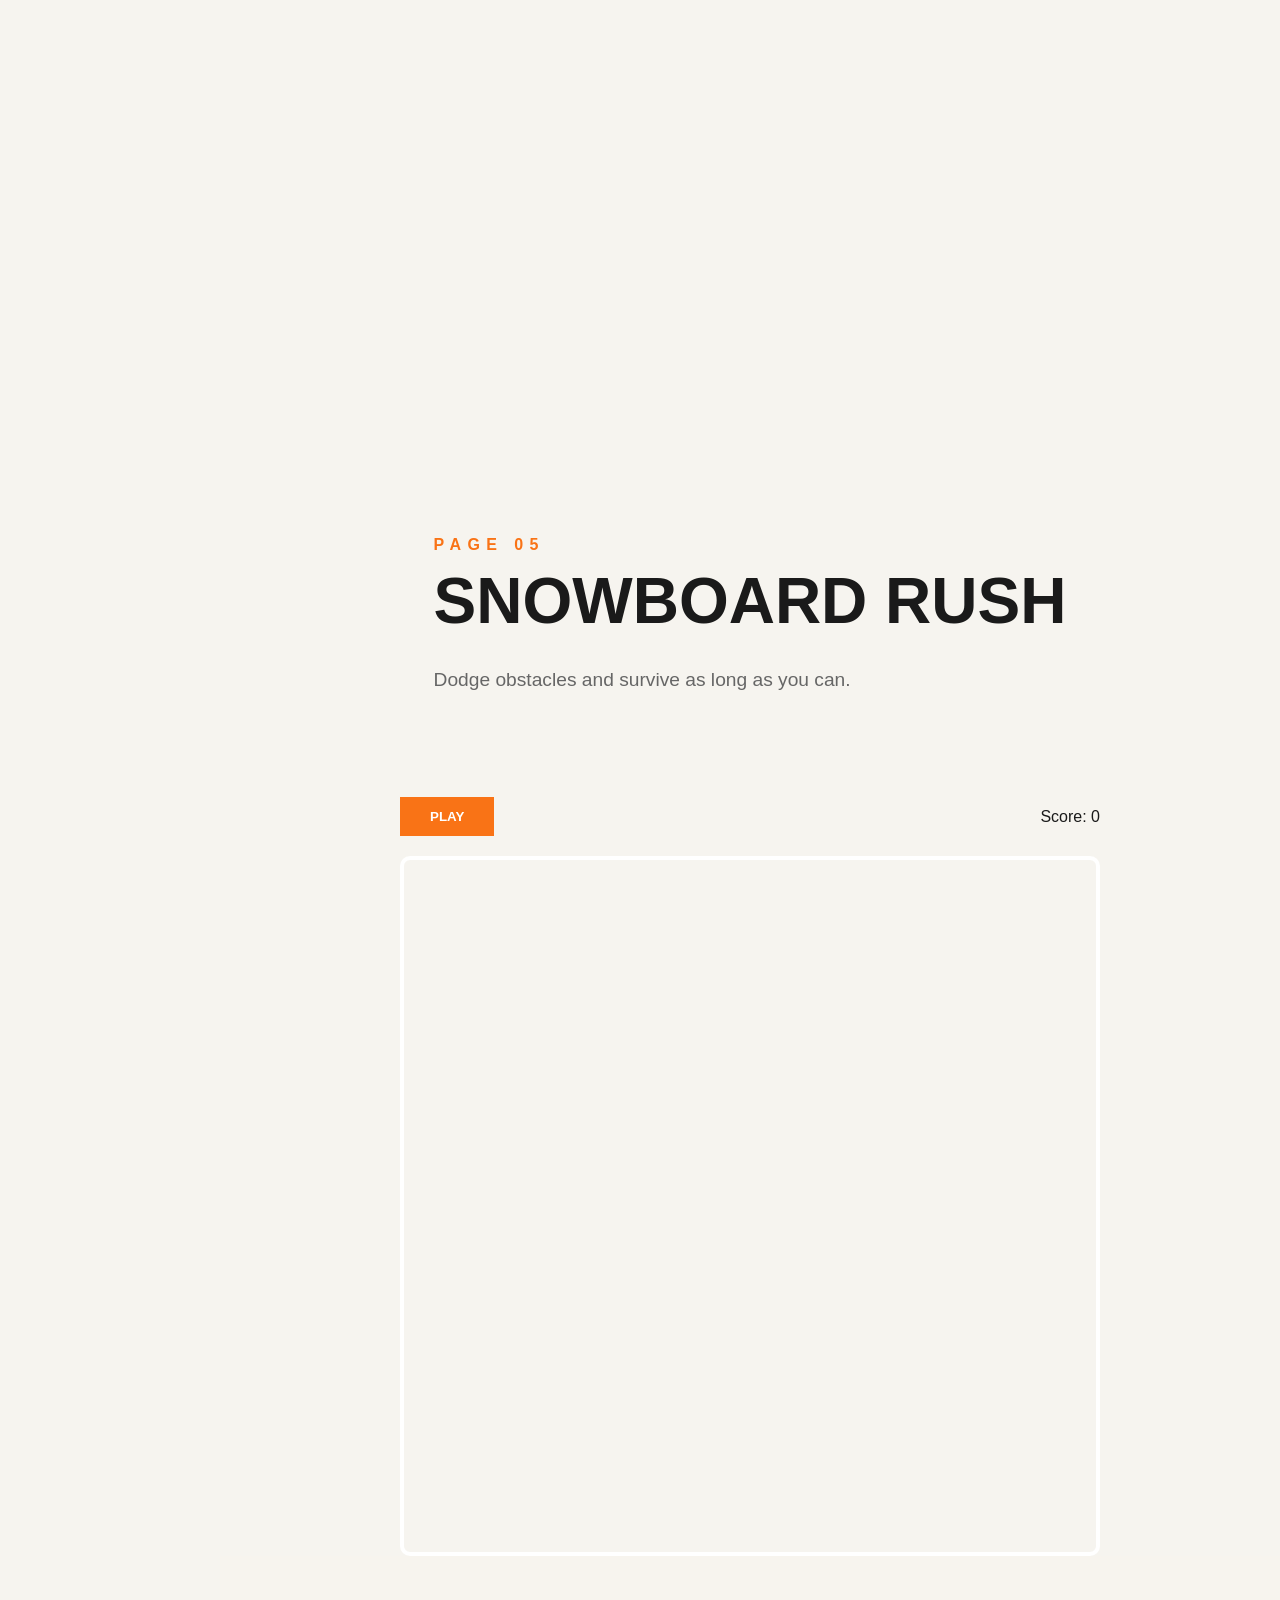
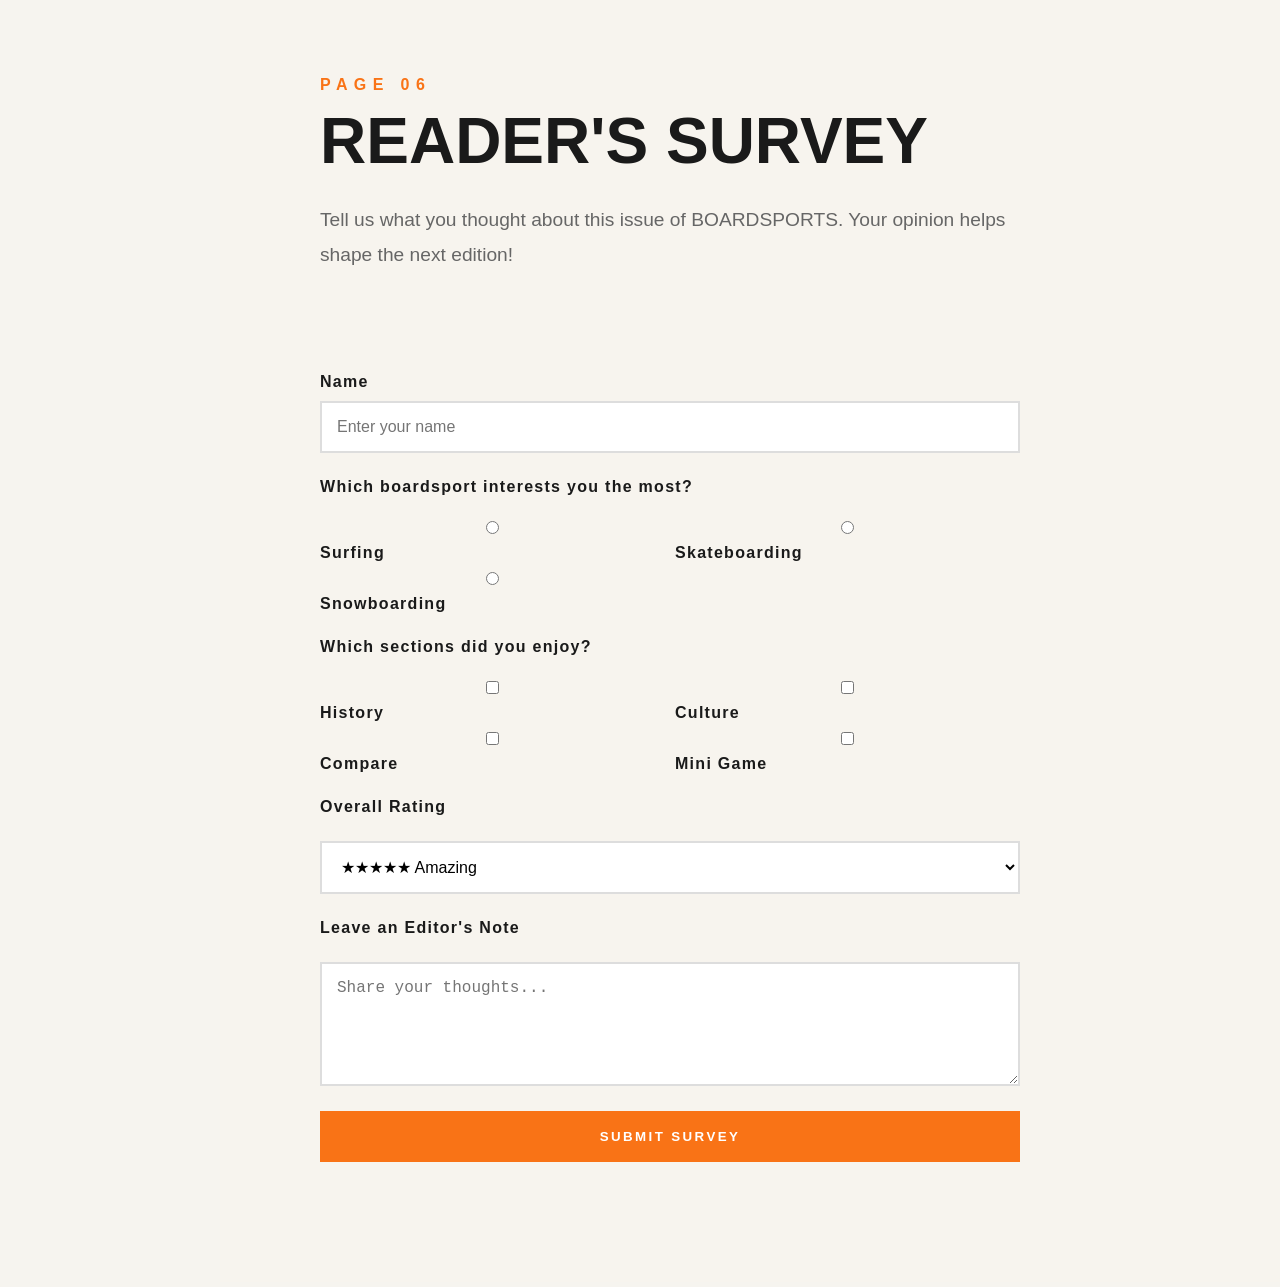
==== commit 1fea52b2: "Further Updates FINAL FINAL" ====
--- a/index.html
+++ b/index.html
@@ -59,7 +59,6 @@
                         <li><a href="#compare" class="nav-link">Compare</a></li>
                         <li><a href="#game" class="nav-link">Play</a></li>
                     </ul>
-
             </nav>
         </header>
 
@@ -694,6 +693,119 @@
 
 </section>
 
+<section id="survey">
+
+    <div class="section-header">
+
+        <p class="section-number">PAGE 06</p>
+
+        <h2>READER'S SURVEY</h2>
+
+        <p class="section-intro">
+            Tell us what you thought about this issue of BOARDSPORTS.
+            Your opinion helps shape the next edition!
+        </p>
+
+    </div>
+
+    <form id="survey-form" class="survey-form">
+
+        <label>
+            Name
+            <input
+                type="text"
+                id="reader-name"
+                placeholder="Enter your name"
+                required>
+        </label>
+
+        <label>
+            Which boardsport interests you the most?
+        </label>
+
+        <div class="survey-options">
+
+            <label><input type="radio" name="sport" value="Surf" required> Surfing</label>
+
+            <label><input type="radio" name="sport" value="Skate"> Skateboarding</label>
+
+            <label><input type="radio" name="sport" value="Snow"> Snowboarding</label>
+
+        </div>
+
+        <label>
+            Which sections did you enjoy?
+        </label>
+
+        <div class="survey-options">
+
+            <label><input type="checkbox" name="sections" value="History"> History</label>
+
+            <label><input type="checkbox" name="sections" value="Culture"> Culture</label>
+
+            <label><input type="checkbox" name="sections" value="Compare"> Compare</label>
+
+            <label><input type="checkbox" name="sections" value="Game"> Mini Game</label>
+
+        </div>
+
+        <label>
+            Overall Rating
+        </label>
+
+        <select id="rating">
+
+            <option>★★★★★ Amazing</option>
+            <option>★★★★ Great</option>
+            <option>★★★ Good</option>
+            <option>★★ Fair</option>
+            <option>★ Needs Improvement</option>
+
+        </select>
+
+        <label>
+            Leave an Editor's Note
+        </label>
+
+        <textarea
+            id="comments"
+            rows="5"
+            placeholder="Share your thoughts..."></textarea>
+
+        <button type="submit" class="submit-btn">
+
+            SUBMIT SURVEY
+
+        </button>
+
+    </form>
+
+    <div id="survey-message" class="survey-success">
+
+    <div class="survey-stamp">
+
+        ✓
+
+    </div>
+
+    <div class="editor-ribbon">
+
+        APPROVED
+
+    </div>
+
+    <h3 id="thank-you-title"></h3>
+
+    <p id="thank-you-text"></p>
+
+    <p class="issue-number">
+        Added to <strong>BOARDSPORTS Magazine — Issue #02</strong>
+    </p>
+
+</div>
+
+</section>
+
     </main>
 
     <div id="fact-mascot">
--- a/style.css
+++ b/style.css
@@ -1825,9 +1825,234 @@
 
 }
 
-
-
-
+#survey{
+
+    padding:120px 100px;
+
+    background:#f7f4ee;
+
+}
+
+.survey-form{
+
+    max-width:700px;
+
+    display:flex;
+
+    flex-direction:column;
+
+    gap:25px;
+
+}
+
+.survey-form label{
+
+    display:flex;
+
+    flex-direction:column;
+
+    gap:10px;
+
+    font-weight:700;
+
+    letter-spacing:.08rem;
+
+}
+
+.survey-form input,
+.survey-form select,
+.survey-form textarea{
+
+    padding:15px;
+
+    border:2px solid #ddd;
+
+    font-size:1rem;
+
+    background:white;
+
+}
+
+.survey-options{
+
+    display:grid;
+
+    grid-template-columns:repeat(2,1fr);
+
+    gap:10px;
+
+}
+
+.submit-btn{
+
+    padding:18px;
+
+    background:var(--orange);
+
+    color:white;
+
+    border:none;
+
+    cursor:pointer;
+
+    font-weight:700;
+
+    letter-spacing:.15rem;
+
+    transition:.3s;
+
+}
+
+.submit-btn:hover{
+
+    transform:translateY(-3px);
+
+    box-shadow:0 10px 25px rgba(0,0,0,.15);
+
+}
+
+#survey-message{
+
+    margin-top:40px;
+
+    font-size:1.3rem;
+
+    color:var(--orange);
+
+    font-weight:700;
+
+}
+
+/* ---------- SURVEY SUCCESS ---------- */
+
+.survey-success{
+
+    display:none;
+
+    margin-top:50px;
+
+    padding:40px;
+
+    background:white;
+
+    border:3px solid var(--orange);
+
+    text-align:center;
+
+    position:relative;
+
+    overflow:hidden;
+
+}
+
+.survey-success.show{
+
+    display:block;
+
+    animation:issueReveal .6s ease;
+
+}
+
+@keyframes issueReveal{
+
+    from{
+
+        opacity:0;
+        transform:translateY(40px);
+
+    }
+
+    to{
+
+        opacity:1;
+        transform:translateY(0);
+
+    }
+
+}
+
+.survey-stamp{
+
+    width:120px;
+    height:120px;
+
+    margin:0 auto 25px;
+
+    border:6px solid var(--orange);
+
+    border-radius:50%;
+
+    display:flex;
+    justify-content:center;
+    align-items:center;
+
+    font-size:3rem;
+
+    font-weight:900;
+
+    color:var(--orange);
+
+    transform:scale(0);
+
+}
+
+.survey-success.show .survey-stamp{
+
+    animation:stampDrop .55s cubic-bezier(.18,1.4,.4,1) forwards;
+
+}
+
+.editor-ribbon{
+
+    position:absolute;
+
+    top:48px;
+    right:-65px;
+
+    transform:rotate(45deg);
+
+    background:var(--orange);
+
+    color:white;
+
+    padding:10px 70px;
+
+    font-weight:800;
+
+    letter-spacing:.2rem;
+
+}
+
+@keyframes stampDrop{
+
+    0%{
+
+        transform:
+            translateY(-180px)
+            rotate(-20deg)
+            scale(2);
+
+    }
+
+    70%{
+
+        transform:
+            translateY(10px)
+            rotate(5deg)
+            scale(.9);
+
+    }
+
+    100%{
+
+        transform:
+            translateY(0)
+            rotate(0deg)
+            scale(1);
+
+    }
+
+}
 
 
 /* =========================================
@@ -2276,5 +2501,17 @@
 
     }
 
+    #survey{
+
+        padding:70px 30px;
+
+    }
+
+    .survey-options{
+
+        grid-template-columns:1fr;
+
+    }
+
 
 }
